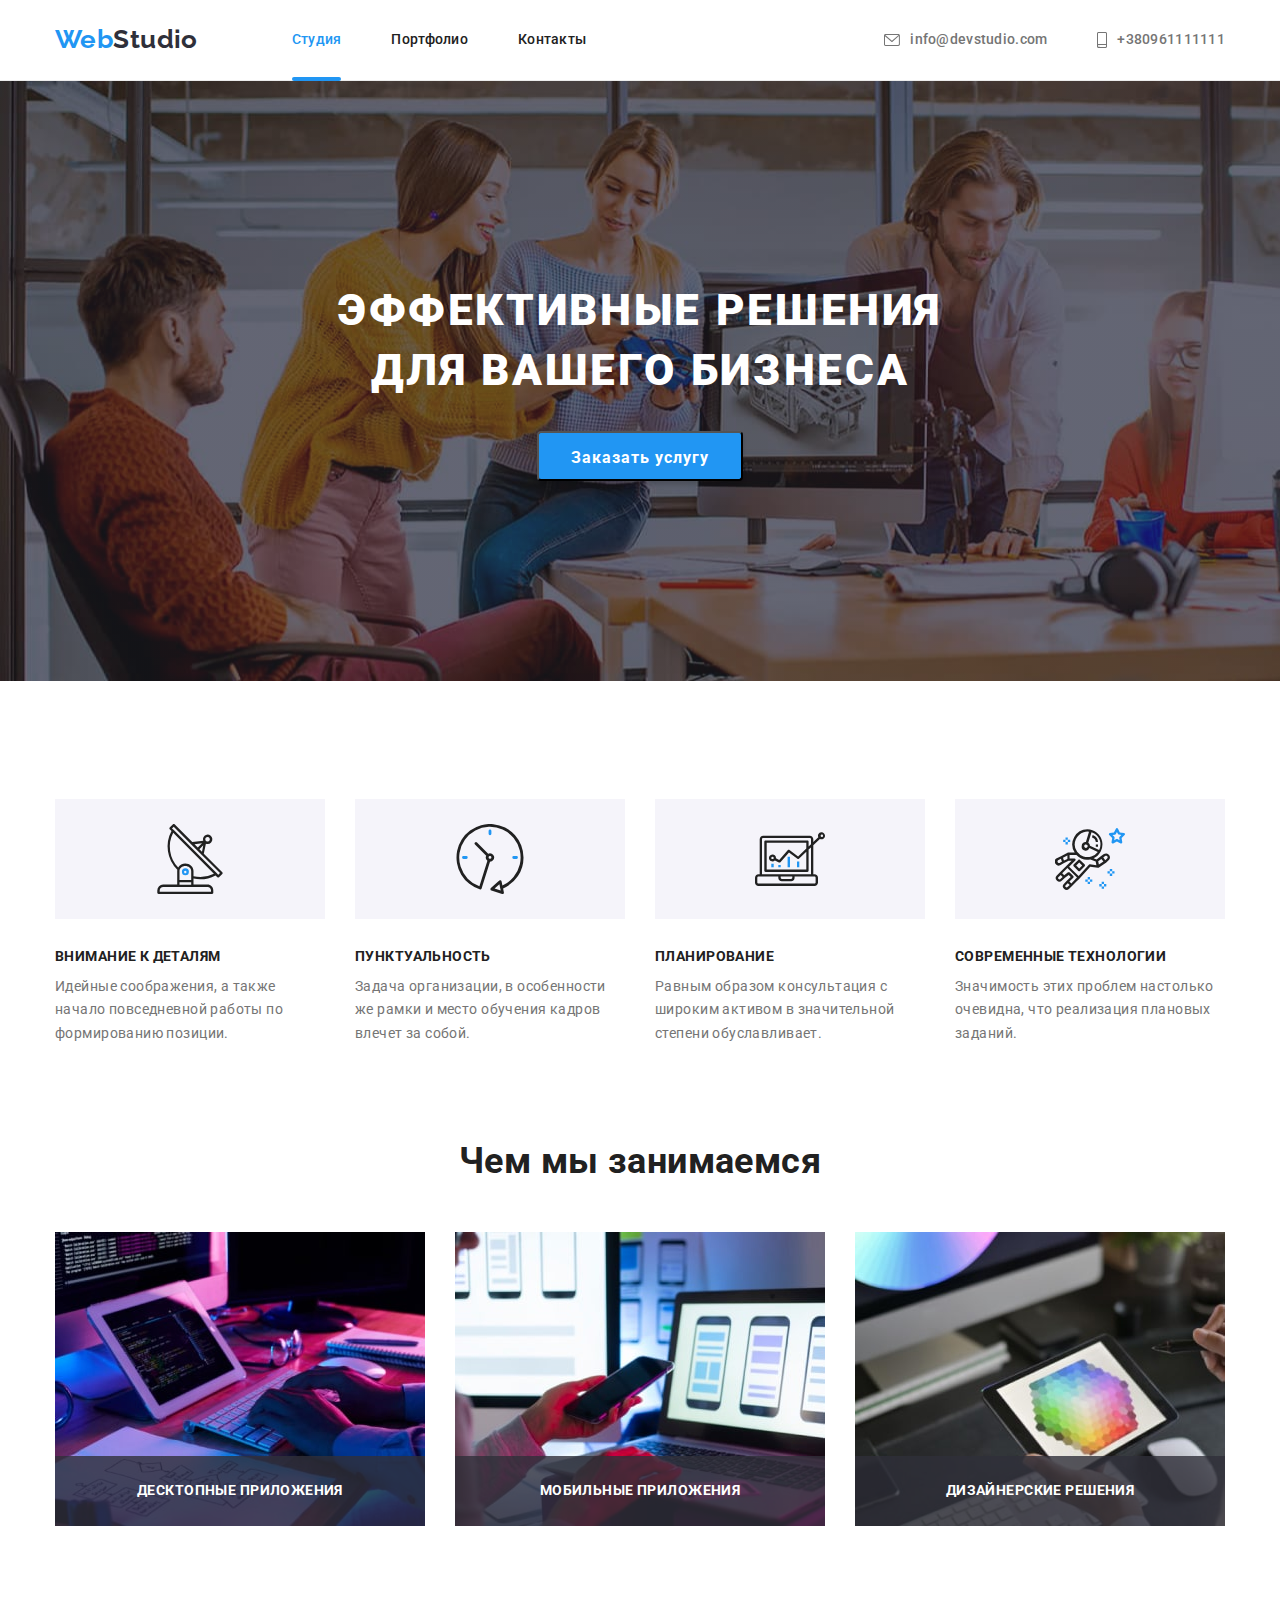
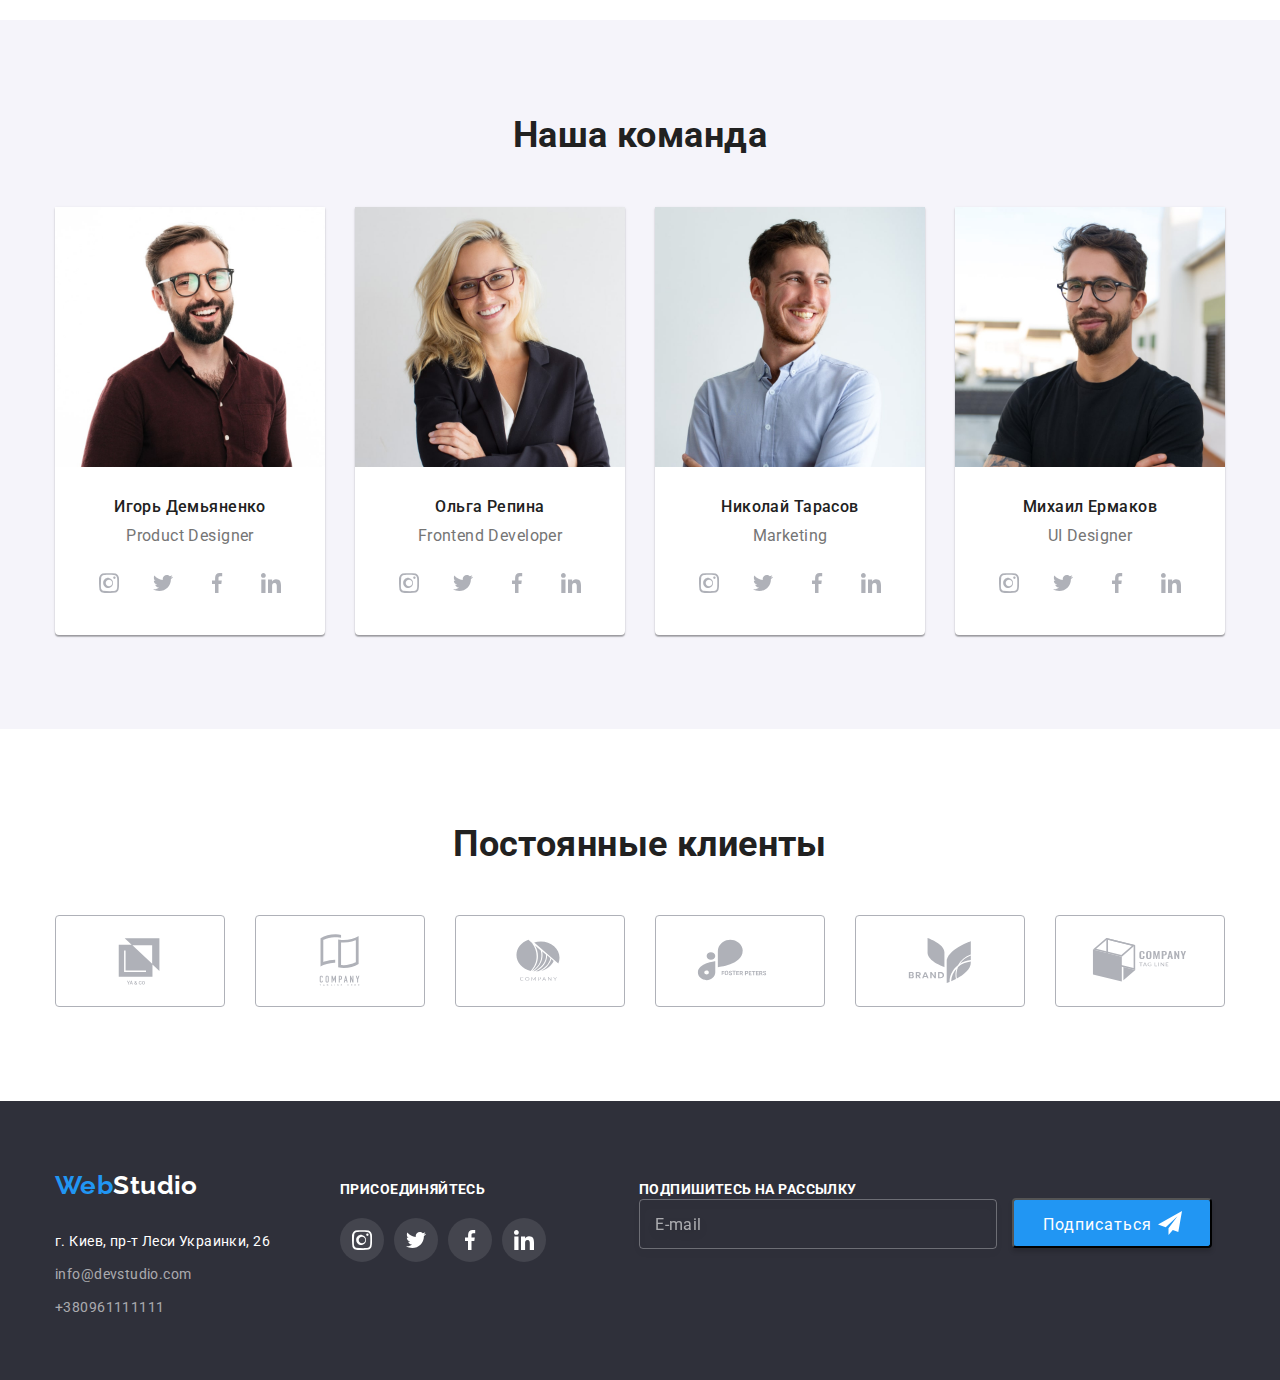
==== index.html @ 550e6447 "починає 7 дз" ====
<!DOCTYPE html>
<html lang="ru">
<head>
    <meta charset="UTF-8">
    <meta http-equiv="X-UA-Compatible" content="IE=edge">
    <meta name="viewport" content="width=device-width, initial-scale=1.0">
    <title>Студия</title>
    <link rel="preconnect" href="https://fonts.googleapis.com">
    <link rel="preconnect" href="https://fonts.gstatic.com" crossorigin>
    <link href="https://fonts.googleapis.com/css2?family=Raleway:wght@700&family=Roboto:wght@400;500;700;900&display=swap" rel="stylesheet">
    <link rel="stylesheet" href="https://cdnjs.cloudflare.com/ajax/libs/modern-normalize/1.1.0/modern-normalize.min.css">
    <link rel="stylesheet" href="./css/style.css">

</head>
<body>
<header class="header">
    <div class="container">
        <nav class="main-navigation">
            <a class="logo" href="/">
                <span class="logo__text">Web</span><span class="logo__label">Studio</span>
            </a>
            <ul class="main-navigation__list">
                <li class="main-navigation__item">
                    <a class="main-navigation__link main-navigation__link--current" href="./index.html">Студия</a>
                </li>
                <li class="main-navigation__item">
                    <a class="main-navigation__link"
                        href="./portfolio.html">Портфолио</a>
                </li>
                <li class="main-navigation__item"><a class="main-navigation__link" href="">Контакты</a></li>
            </ul>
        </nav>
        <ul class="main-contacts">
            <li class="main-contacts__item">
                <a class="main-contacts__link" href="mailto:info@devstudio.com">
                    <svg class="mail-icon">
                        <use href="./images/icons.svg#icon-mail"></use>
                    </svg>info@devstudio.com
                </a>
            </li>
            <li class="main-contacts__item">
                <a class="main-contacts__link" href="tel:+380961111111">
                    <svg class="phone-icon">
                        <use href="./images/icons.svg#icon-phone"></use>
                    </svg>+380961111111
                </a>
            </li>
        </ul>
    </div>
</header>
    <main>
        <section class="banner banner__overlay">
            <div class="container banner__container">
                <h1 class="banner__tittle">Эффективные решения для вашего бизнеса</h1>
                <button class="banner__button" type="button" data-open-modal>Заказать услугу</button>
                <div class="backdrop is-hidden" data-backdrop>
                    <div class="modal">
                        <p class="modal__tittle">Оставьте свои данные, мы вам перезвоним</p>
                        <button class="button-close" type="button" data-close-modal>
                            <svg class="img-close-btn">
                                <use href="./images/icons.svg#close"></use>
                            </svg>
                        </button>
                        <form class="form-modal">
                            <div class="form-main-field">
                                <div class="form-field">
                                    <label class="label-tittle name" for="name">Имя</label>
                                    <input type="text" class="form-input" name="name" id="name" />
                                    <span class="modal-icon name">
                                        <svg>
                                            <use href="./images/icons.svg#name"></use>
                                        </svg>
                                    </span>
                                </div>
                                <div class="form-field">
                                    <label class="label-tittle" for="tel">Телефон</label>
                                        <input type="tel" class="form-input" name="telephone" id="tel" />
                                    <span class="modal-icon phone">
                                        <svg>
                                            <use href="./images/icons.svg#phone"></use>
                                        </svg>
                                    </span>
                                </div>
                                <div class="form-field">
                                    <label class="label-tittle" for="mail">Почта</label>
                                    <input type="email" class="form-input" name="mail" id="mail"/>
                                    <span class="modal-icon mail">
                                        <svg>
                                            <use href="./images/icons.svg#mail"></use>
                                        </svg>
                                    </span>
                                </div>
                                <div class="form-field">
                                    <label class="label-tittle" for="coment">Комментарий</label>
                                    <textarea name="coment" id="coment" rows="10" placeholder="Введите текст"></textarea>
                                </div>
                                <div class="form-field">
                                    <label class="label-checkbox" for="checkbox"><input class="checkbox" type="checkbox" name="checkbox-treaty" id="checkbox"/>
                                        <span class="icon"></span>Соглашаюсь с рассылкой и принимаю 
                                        <a class="checkbox-link" href="https://privacy.microsoft.com/uk-ua/privacystatement" target="_blank">Условия договора</a>
                                    </label>
                                </div>
                                <button class="form-button" type="submit">Отправить</button>
                            </div>
                        </form>
                    </div>
                </div>
            </div>
        </section>
        <section class="peculiarities section">
            <div class="container">
                <h2 class="peculiarities-maintittle">Особенности компании</h2>
                <ul class="peculiarities-list">
                    <li class="peculiarities-items">
                        <div class="peculiarities-icons">
                            <svg class="peculiarities-icon antena">
                                <use href="./images/icons.svg#icon-antena"></use>
                            </svg>
                        </div>
                        <h3 class="peculiarities-tittle">внимание к деталям</h3>
                        <p class="peculiarities-text">Идейные соображения, а также начало повседневной работы по формированию позиции.</p>
                    </li>
                    <li class="peculiarities-items">
                        <div class="peculiarities-icons">
                            <svg class="peculiarities-icon clock">
                                <use href="./images/icons.svg#icon-clock"></use>
                            </svg>
                        </div>
                        <h3 class="peculiarities-tittle">пунктуальность</h3>
                        <p class="peculiarities-text">Задача организации, в особенности же рамки и место обучения кадров влечет за собой.</p>
                    </li>
                    <li class="peculiarities-items">
                        <div class="peculiarities-icons">
                            <svg class="peculiarities-icon comp">
                                <use href="./images/icons.svg#icon-comp"></use>
                            </svg>
                        </div>
                        <h3 class="peculiarities-tittle">планирование</h3>
                        <p class="peculiarities-text">Равным образом консультация с широким активом в значительной степени обуславливает.</p>
                    </li>
                    <li class="peculiarities-items">
                        <div class="peculiarities-icons">
                            <svg class="peculiarities-icon cosm">
                                <use class="cosmic" href="./images/icons.svg#icon-cosm"></use>
                            </svg>
                        </div>
                        <h3 class="peculiarities-tittle">современные технологии</h3>
                        <p class="peculiarities-text">Значимость этих проблем настолько очевидна, что реализация плановых заданий.</p>
                    </li>
                </ul>
            </div>
        </section>
        <section class="work section"><!--<Блок Чем мы занимаемся-->
            <div class="container wrk">
                <h2 class="work-tittle">Чем мы занимаемся</h2>
                <ul class="work-list">
                    <li class="work-items">
                        <div class="work-thumb">
                            <img src="./images/work-a-min.jpg" alt="Десктопные приложения" width="370" height="294">
                            <div class="work-img-thumb">
                                <h3 class="work-txt-thumb">Десктопные приложения</h3>
                            </div>
                        </div>
                    </li>
                    <li class="work-items">
                        <div class="work-thumb">
                            <img src="./images/work-b-min.jpg" alt="Мобильные приложения" width="370" height="294">
                            <div class="work-img-thumb">
                                <h3 class="work-txt-thumb">Мобильные приложения</h3>
                            </div>
                        </div>
                    </li>
                    <li class="work-items">
                        <div class="work-thumb">
                            <img src="./images/work-c-min.jpg" alt="Дизайнерские решения" width="370" height="294">
                            <div class="work-img-thumb">
                                <h3 class="work-txt-thumb">Дизайнерские решения</h3>
                            </div>
                        </div>
                    </li>
                </ul>
            </div>
        </section>
        <section class="team section"><!--Блок Наша команда-->
            <div class="container">
                <h2 class="team-maintittle">Наша команда</h2>
                <ul class="team-list">
                    <li class="team-items">
                        <img class="team-img" src="./images/team-a-min.jpg" alt="фото Игоря Демьяненко" width="270" height="260">
                        <div class="team-position">
                            <h3 class="team-tittle">Игорь Демьяненко</h3>
                            <p class="team-text" lang="en">Product Designer</p>
                        </div>
                        <ul class="team-links">
                            <li class="link-item">
                                <a class="team-link" href="https://www.instagram.com" target="_blank">
                                    <svg class="team-link-icon">
                                        <use href="./images/icons.svg#icon-instagram"></use>
                                    </svg>
                                </a>
                            </li>
                            <li class="link-item">
                                <a class="team-link" href="https://twitter.com" target="_blank">
                                    <svg class="team-link-icon">
                                        <use href="./images/icons.svg#icon-twitter"></use>
                                    </svg>
                                </a>
                            </li>
                            <li class="link-item">
                                <a class="team-link" href="https://www.facebook.com" target="_blank">
                                    <svg class="team-link-icon">
                                        <use href="./images/icons.svg#icon-facebook"></use>
                                    </svg>
                                </a>
                            </li>
                            <li class="link-item">
                                <a class="team-link" href="https://www.linkedin.com" target="_blank">
                                    <svg class="team-link-icon">
                                        <use href="./images/icons.svg#icon-linkedin"></use>
                                    </svg>
                                </a>
                            </li>
                        </ul>
                    </li>
                    <li class="team-items">
                        <img class="team-img" src="./images/team-b-min.jpg" alt="фото Ольги Репиной" width="270" height="260">
                        <div class="team-position">
                            <h3 class="team-tittle">Ольга Репина</h3>
                            <p class="team-text" lang="en">Frontend Developer</p>
                        </div>
                        <ul class="team-links">
                            <li class="link-item">
                                <a class="team-link" href="https://www.instagram.com" target="_blank">
                                    <svg class="team-link-icon">
                                        <use href="./images/icons.svg#icon-instagram"></use>
                                    </svg>
                                </a>
                            </li>
                            <li class="link-item">
                                <a class="team-link" href="https://twitter.com" target="_blank">
                                    <svg class="team-link-icon">
                                        <use href="./images/icons.svg#icon-twitter"></use>
                                    </svg>
                                </a>
                            </li>
                            <li class="link-item">
                                <a class="team-link" href="https://www.facebook.com" target="_blank">
                                    <svg class="team-link-icon">
                                        <use href="./images/icons.svg#icon-facebook"></use>
                                    </svg>
                                </a>
                            </li>
                            <li class="link-item">
                                <a class="team-link" href="https://www.linkedin.com" target="_blank">
                                    <svg class="team-link-icon">
                                        <use href="./images/icons.svg#icon-linkedin"></use>
                                    </svg>
                                </a>
                            </li>
                        </ul>
                    </li>
                    <li class="team-items">
                        <img class="team-img" src="./images/team-c-min.jpg" alt="фото Николая Тарасова" width="270" height="260">
                        <div class="team-position">
                            <h3 class="team-tittle">Николай Тарасов</h3>
                            <p class="team-text" lang="en">Marketing</p>
                        </div>
                        <ul class="team-links">
                            <li class="link-item">
                                <a class="team-link" href="https://www.instagram.com" target="_blank">
                                    <svg class="team-link-icon">
                                        <use href="./images/icons.svg#icon-instagram"></use>
                                    </svg>
                                </a>
                            </li>
                            <li class="link-item">
                                <a class="team-link" href="https://twitter.com" target="_blank">
                                    <svg class="team-link-icon">
                                        <use href="./images/icons.svg#icon-twitter"></use>
                                    </svg>
                                </a>
                            </li>
                            <li class="link-item">
                                <a class="team-link" href="https://www.facebook.com" target="_blank">
                                    <svg class="team-link-icon">
                                        <use href="./images/icons.svg#icon-facebook"></use>
                                    </svg>
                                </a>
                            </li>
                            <li class="link-item">
                                <a class="team-link" href="https://www.linkedin.com" target="_blank">
                                    <svg class="team-link-icon">
                                        <use href="./images/icons.svg#icon-linkedin"></use>
                                    </svg>
                                </a>
                            </li>
                        </ul>
                    </li>
                    <li class="team-items">
                        <img class="team-img" src="./images/team-d-min.jpg" alt="фото Михаила Ермакова" width="270" height="260">
                        <div class="team-position">
                            <h3 class="team-tittle">Михаил Ермаков</h3>
                            <p class="team-text" lang="en">UI Designer</p>
                        </div>
                        <ul class="team-links">
                            <li class="link-item">
                                <a class="team-link" href="https://www.instagram.com" target="_blank">
                                    <svg class="team-link-icon">
                                        <use href="./images/icons.svg#icon-instagram"></use>
                                    </svg>
                                </a>
                            </li>
                            <li class="link-item">
                                <a class="team-link" href="https://twitter.com" target="_blank">
                                    <svg class="team-link-icon">
                                        <use href="./images/icons.svg#icon-twitter"></use>
                                    </svg>
                                </a>
                            </li>
                            <li class="link-item">
                                <a class="team-link" href="https://www.facebook.com" target="_blank">
                                    <svg class="team-link-icon">
                                        <use href="./images/icons.svg#icon-facebook"></use>
                                    </svg>
                                </a>
                            </li>
                            <li class="link-item">
                                <a class="team-link" href="https://www.linkedin.com" target="_blank">
                                    <svg class="team-link-icon">
                                        <use href="./images/icons.svg#icon-linkedin"></use>
                                    </svg>
                                </a>
                            </li>
                        </ul>
                    </li>
                </ul>
            </div>
        </section>
        <section class="clients section">
            <div class="container">
                <h2 class="clients_tittle">Постоянные клиенты</h2>
                <ul class="clients">
                    <li class="clients_item">
                        <a href="#" class="clients_link">
                            <svg class="clients_icon">
                                <use href="./images/icons.svg#icon-yaco"></use>
                            </svg>
                        </a>
                    </li>
                    <li class="clients_item">
                        <a href="#" class="clients_link">
                            <svg class="clients_icon">
                                <use href="./images/icons.svg#icon-company"></use>
                            </svg>
                        </a>
                    </li>
                    <li class="clients_item">
                        <a href="#" class="clients_link">
                            <svg class="clients_icon">
                                <use href="./images/icons.svg#icon-company_two"></use>
                            </svg>
                        </a>
                    </li>
                    <li class="clients_item">
                        <a href="#" class="clients_link">
                            <svg class="clients_icon">
                                <use href="./images/icons.svg#icon-foster"></use>
                            </svg>
                        </a>
                    </li>
                    <li class="clients_item">
                        <a href="#" class="clients_link">
                            <svg class="clients_icon">
                                <use href="./images/icons.svg#icon-brand"></use>
                            </svg>
                        </a>
                    </li>
                    <li class="clients_item">
                        <a href="#" class="clients_link">
                            <svg class="clients_icon">
                                <use href="./images/icons.svg#icon-tag-line"></use>
                            </svg>
                        </a>
                    </li>
                </ul>
            </div>
        </section>
    </main>
    <footer class="footer">
        <div class="container ftr">
            <div class="footer_flex-container">
                <div class="footer_flex-item">
                    <a class="logo-footer" href="/"><span class="webfooter">Web</span><span class="studiofooter">Studio</span></a>
                    <address>
                        <ul class="contacts-footer">
                            <li class="links-footer">
                                <a class="adres-footer"
                                    href="https://www.google.com/maps/place/%D0%B1%D1%83%D0%BB.+%D0%9B%D0%B5%D1%81%D0%B8+%D0%A3%D0%BA%D1%80%D0%B0%D0%B8%D0%BD%D0%BA%D0%B8,+26,+%D0%9A%D0%B8%D0%B5%D0%B2,+02000/@50.4265841,30.5361971,17z/data=!3m1!4b1!4m5!3m4!1s0x40d4cf0e033ecbe9:0x57a4dffefec77da0!8m2!3d50.4265807!4d30.5383858"
                                    target="_blank" rel="noopener noreferrer">г. Киев, пр-т Леси Украинки, 26
                                </a>
                            </li>
                            <li class="links-footer mail">
                                <a class="link-clr" href="mailto:info@devstudio.com">info@devstudio.com</a>
                            </li>
                            <li class="links-footer tel">
                                <a class="link-clr" href="tel:+380961111111">+380961111111</a>
                            </li>
                        </ul>
                    </address>
                </div>
                <div class="footer_flex-item">
                    <h2 class="footer_socials-tittle">Присоединяйтесь</h2>
                    <ul class="footer_socials-list">
                        <li class="footer_socials-item">
                            <a class="footer_socials-link" href="https://www.instagram.com" target="_blank">
                                <svg class="footer_socials_icon">
                                    <use href="./images/icons.svg#icon-instagram"></use>
                                </svg>
                            </a>
                        </li>
                        <li class="footer_socials-item">
                            <a class="footer_socials-link" href="https://twitter.com" target="_blank">
                                <svg class="footer_socials_icon">
                                    <use href="./images/icons.svg#icon-twitter"></use>
                                </svg>
                            </a>
                        </li>
                        <li class="footer_socials-item">
                            <a class="footer_socials-link" href="https://www.facebook.com" target="_blank">
                                <svg class="footer_socials_icon">
                                    <use href="./images/icons.svg#icon-facebook"></use>
                                </svg>
                            </a>
                        </li>
                        <li class="footer_socials-item">
                            <a class="footer_socials-link" href="https://www.linkedin.com" target="_blank">
                                <svg class="footer_socials_icon">
                                    <use href="./images/icons.svg#icon-linkedin"></use>
                                </svg>
                            </a>
                        </li>
                    </ul>
                </div>
                <form class="footer-subscribe">
                    <h2 class="footer-subscribe-tittle">Подпишитесь на рассылку</h2>
                    <input type="email" class="footer-subscribe-input" name="email" placeholder="E-mail">
                    <button type="submit" class="footer-subscribe-btn btn">Подписаться
                        <svg class="footer-subscribe-icon">
                            <use href="./images/icons.svg#send"></use>
                        </svg>
                    </button>
                </form>
            </div>
        </div>
    </footer>
    <script>
        const refs = {
            openModalBtn: document.querySelector("[data-open-modal]"),
            closeModalBtn: document.querySelector("[data-close-modal]"),
            backdrop: document.querySelector("[data-backdrop]"),
            };

            refs.openModalBtn.addEventListener("click", toggleModal);
            refs.closeModalBtn.addEventListener("click", toggleModal);

            refs.backdrop.addEventListener("click", logBackdropClick);

            function toggleModal() {
                refs.backdrop.classList.toggle("is-hidden");
            }

            function logBackdropClick() {
                console.log("Это клик в бедроп");
            }
    </script>
</body>
</html>
---- css/style.css ----
body {
  font-family: var(--main-font);
  font-size: var(--main-font-sz);
  text-decoration: var(--main-text-decor);
  line-height: var(--main-line-hght);
  letter-spacing: var(--main-leter-spacing);
  font-weight: var(--main-font-weight);
  color: var(--main-txt-clr);
  
}


/* font-weight: 400; то же самое что и normal
font-weight: bold; то же самое что и 700 */

:root {
  --main-font: Roboto, sans-serif;
  --secondary-font: Raleway, sans-serif;

  --main-font-sz: 14px;
  --secondary-font-sz: 16px;
  --primary-font-sz: 36px;
  --fourth-font-sz: 18px;

  --main-font-weight: 500;
  --secondary-font-weight: 700;
  --primary-font-weight: 400;

  --main-leter-spacing: 0.03em;
  --secondary-leter-spacing: 0.02em;
  --primary-leter-spacing: 0.06em;

  --main-txt-clr: #212121;
  --secondary-txt-clr: #757575;
  --primary-txt-clr: #2196f3;
  --color-rdba: rgba(255, 255, 255, 0.6);
  --fill-color:#afb1b8;

  --main-line-hght: 1.14;
  --secondary-line-hght: 1.17;
  --primary-line-hght: 1.71;
  --fourth-line-hght: 1.19;

  --main-link-clr: #ffffff;
  --secondary-link-clr: #2f303a;

  --main-text-decor: none;
  --project-border-color: #EEEEEE;

  --transition: 250ms cubic-bezier(0.4, 0, 0.2, 1);
}

h1, h2, h3, p, ul, li {
  margin: 0;
  padding: 0; 
}

.container {
  max-width: 1200px;
  margin: 0 auto;
  padding-left: 15px;
  padding-right: 15px;
}
.section {
  padding: 94px 0;
}

.menu, .peculiarities-list, .work-list, .team-list {
  display: flex;
}


/* студия */
/* оформление логотипа */
.logo,
.logo-footer {
  font-family: var(--secondary-font);
  font-weight: var(--secondary-font-weight);
  font-size: 26px;
  line-height: 1.91;
  text-decoration: none;
  outline: none;
}

.logo__text,
.webfooter {
  color: var(--primary-txt-clr);
}
.logo__label {
  color: var(--secondary-link-clr);
}
.studiofooter {
  color: var(--main-link-clr);
}




.main-navigation__list {
  letter-spacing: var(--secondary-leter-spacing);

  display: flex;
  margin-left: 94px;

  user-select: none;
}
.main-navigation__link:hover,
.main-navigation__link:focus {
  color: var(--primary-txt-clr);
  
}
.main-navigation__link {
  color: var(--main-txt-clr);
  text-decoration: var(--main-text-decor);
  display: block;
  padding-top: 32px;
  padding-bottom: 32px;

  transition:color var(--transition);
  outline: none;
}
.main-navigation__item {position: relative;}

.main-navigation__link::after {
  position: absolute;
  bottom: -1px;
  right: 0;
  content: '';
  display: inline-flex;
  width: 100%;
  height: 4px;
  background-color: #2196f3;
  border-radius: 2px;
  transform: scale(0);
  opacity: 0;
  transition: transform var(--transition),
  opacity var(--transition);
    
}

.main-navigation__link:hover::after,
.main-navigation__link:focus::after,
.main-navigation__link.main-navigation__link--current {
  color: #2196f3;
}
.main-navigation__link--current::after {
  transform: scale(1);
  opacity: 1;
}


.main-contacts__link:hover,
.main-contacts__link:focus {
  color: var(--primary-txt-clr);
  fill: var(--primary-txt-clr);
}
.main-contacts__link {
  color: var(--secondary-txt-clr);
  text-decoration: var(--main-text-decor);
  display: block;
  padding-top: 32px;
  padding-bottom: 32px;

  transition: color var(--transition);
  outline: none;
}
.main-contacts {
  letter-spacing: var(--secondary-leter-spacing);
  color: var(--secondary-txt-clr);
  margin-left: auto;
  display: flex;
}
.header {

  border-bottom: 1px solid #ECECEC;;
}
.header > .container {
  display: flex;
}
.main-navigation {
  display: flex;
  align-items: center;
}
.main-navigation__item:not(:last-child),
.main-contacts__item:not(:last-child) {
  margin-right: 50px;
}

.mail-icon {
  height: 12px;
  width: 16px;
  margin-right: 10px;
  fill: currentColor;
}
.phone-icon {
  height: 16px;
  width: 10px;
  margin-right: 10px;
  fill: currentColor;
}

.main-contacts__link {
  display: inline-flex;
  align-items: center;
  padding-top: 32px;
  padding-bottom: 32px;
}



/* <!--<Уникальный контент страницы>--> */
/* БАННЕР */

.banner {
  background-color: var(--secondary-link-clr);
  text-align: center;

  padding: 200px 0;
}

.banner__overlay {
  max-width: 1600px;
  margin-right: auto;
  margin-left: auto;
  background-color: #C4C4C4;;
  background-image: linear-gradient(to right, rgba(47, 48, 58, 0.4),rgba(47, 48, 58, 0.4)), url(../images/background.jpg);
}

.banner__tittle {
  line-height: 1.36;
  font-family: Roboto;
  font-style: normal;
  font-weight: 900;
  font-size: 44px;
  text-align: center;
  letter-spacing: 0.06em;
  text-transform: uppercase;

  color: #FFFFFF;

  margin-bottom: 30px;
  max-width: 696px;
  margin-left: auto;
  margin-right: auto;

  user-select: none;
}

.banner__button {
  font-weight: var(--secondary-font-weight);
  font-size: var(--secondary-font-sz);
  line-height: 1.87;
  align-items: center;
  text-align: center;
  letter-spacing: var(--primary-leter-spacing);
  color: var(--main-link-clr);
  background: var(--primary-txt-clr);
  box-shadow: 0px 4px 4px rgba(0, 0, 0, 0.15);
  border-radius: 4px;
  min-width: 200px;
  height: 50px;
  left: 700px;
  top: 430px;

  padding: 10px 32px;

  user-select: none;
  outline: none;
}

.modal {
  position: absolute;
  top: 50%;
  left: 50%;
  transform: translate(-50%,
  -50%);
  transition: 250ms ease-in;
  opacity: 1;
  height: 581px;
  width: 528px;
  padding-top: 40px;

  background-color: #FFFFFF;
  border-radius: 4px;
}

.backdrop {
  position: fixed;

  top: 0;
  left: 0;
 
  width: 100%;
  height: 100%;
     
  background: rgba(0, 0, 0, 0.2);
  z-index: 3;
  transition: opacity var(--transition);
  opacity: 1;
}
.backdrop.is-hidden .modal {
  transform: translate(-50%, -50%);
  transition: 250ms ease-in;
}
.backdrop.is-hidden {
  opacity: 0;
  pointer-events: none;
}


/* не працює основний колір свн іконки */
.button-close {
  
  position: absolute;

  top: 8px;
  right: 8px;

  width: 30px;
  height: 30px;
  padding: 5px;

  fill: black;
  background-color: #fff;
  
  border: 1px solid rgba(0, 0, 0, 0.1);
  border-radius: 50%;
  cursor: pointer;
  transition: fill var(--transition);
}
.img-close-btn {
  height: 18px;
  width: 18px;
}
.button-close:hover,
.button-close:focus {
  fill: #2196f3;
}


.modal__tittle {
  font-style: normal;
  font-weight: 700;
  font-size: 20px;
  line-height: 1.15;
  text-align: center;
  letter-spacing: 0.03em;
  
  color: #212121;
}
.form-field {
  position: relative;

  display: flex;
  flex-direction: column;
 
  margin-left: 40px;
  margin-right: 40px;
}
.form-field input {
  margin: 0;
  padding-left: 42px;;
  height: 40px;
  outline: none;
  border: 1px solid rgba(33, 33, 33, 0.2);
  box-sizing: border-box;
  border-radius: 4px;
  transition: color var(--transition);
}
.form-field input::placeholder {
  font-style: normal;
  font-weight: 400;
  font-size: 12px;
  line-height: 1.16;
  letter-spacing: 0.01em;

  color: rgba(117, 117, 117, 0.5);
}


.form-field input:hover,
.form-field input:focus {
  border-color: #2196f3;
  cursor: pointer;
}

.form-field input:hover + .modal-icon svg,
.form-field input:focus + .modal-icon svg {
  border-color: #2196f3;
  fill: #2196F3;
  cursor: pointer;
}

.form-field textarea:hover, .form-field textarea:focus {
  border-color: #2196f3;
  cursor: pointer;
}



.label-tittle {
  font-style: normal;
  font-weight: 400;
  font-size: 12px;
  line-height: 1.17;
  letter-spacing: 0.01em;
  color: #757575;
  text-align: left;
  margin-top: 10px;
  margin-bottom: 4px;
}
.label-tittle.name {
  margin-top: 12px;
}

.label-checkbox {
  display: flex;
  align-items: center;

  margin-top: 20px;
  margin-left: 13px;

  font-style: normal;
  font-weight: 400;
  font-size: 14px;
  line-height: 1.71;  
  letter-spacing: 0.03em;
  
  color: #757575;
}
.icon {
  display: inline-block;
  border: 2px solid #212121;
  width: 16px;
  height: 15px;
  border-radius: 4px;
  margin-right: 7px;
}
.checkbox {
  position: absolute;
  width: 1px;
  height: 1px;
  margin: -1px;
  border: 0;
  padding: 0;
  clip: rect(0 0 0 0);
  overflow: hidden;
}

.checkbox:checked + .icon {
  background-color: #2196F3;
  border-color: #2196f3;
  background-image: url(../images/check2.svg);
  background-size: contain;
  background-origin: border-box;
}

.checkbox-link {
  text-decoration:none;
  color: #2196f3;
  text-decoration: underline;
  margin-left: 4px;
}

.modal-icon {
  position: absolute;
  top: 43px;
  left: 14px;

  display: inline-block;
}
.modal-icon svg {
  width: 15px;
  height: 13px;
  fill: #212121;
}

.modal-icon.phone {
  width: 13px;
  height: 13px;
}
.modal-icon.mail {
  width: 15px;
  height: 12px;
}

textarea {
  resize: none;
  border: 1px solid rgba(33, 33, 33, 0.2);
  box-sizing: border-box;
  border-radius: 4px;
  padding: 12px 16px;
  width: 448px;
  height: 120px;
  outline: none;
}

.form-button {
  /* position: absolute; */
  width: 200px;
  height: 50px;
  left: 164px;
  /* bottom: 0;   */
  background: #2196F3;
  border-radius: 4px;
  border: 1px solid transparent;

  font-style: normal;
  font-weight: 700;
  font-size: 16px;
  line-height: 1.87;

  margin-top: 30px;
  /* margin-bottom: 40px; */
  
  align-items: center;
  text-align: center;
  letter-spacing: 0.06em;
    
  color: #FFFFFF;
}
.form-button:hover {
  cursor: pointer;
  box-shadow: 0px 4px 4px rgba(0, 0, 0, 0.15);
}




/* ОСОБЕННОСТИ */
.peculiarities-maintittle {
  visibility: hidden;
}
.peculiarities h3 {
  font-weight: var(--secondary-font-weight);
  font-size: var(--main-font-sz);
  text-transform: uppercase;
  margin-top: 30px;
  margin-bottom: 10px;
}

.peculiarities p {
  font-weight: var(--primary-font-weight);
  line-height: var(--primary-line-hght);
  color: var(--secondary-txt-clr);
  margin-bottom: 0px;
}
.peculiarities-list,
.work-list,
.team-list,
.contacts-footer,
.menu__item,
.content,
.main-navigation__list,
.main-contacts {
  list-style: none;
}
.peculiarities-items:not(:last-child), .work-items:not(:last-child), .team-items:not(:last-child) {
  margin-right: 30px;
}

.peculiarities-icons {
  height: 120px;
  width: 270px;
  display: inline-flex;
  align-items: center;
  justify-content: center;
  background-color: #F5F4FA;
}
.peculiarities-icon {
  height: 70px;
  width: 70px;
}

.peculiarities-text {
  max-width: 270px;
}
.peculiarities { 
  padding-bottom: 0;
}
.peculiarities-list, .work-list, .team-list {
  justify-content: space-around;
}


/* Блок Чем мы занимаемся */
.wrk {
  padding-top: 0;
}
.work h2 {
  font-weight: var(--secondary-font-weight);
  font-size: var(--primary-font-sz);
  line-height: var(--secondary-line-hght);
  margin-bottom: 50px;
  text-align: center;
}
.work-tittle,
.team-maintittle, .clients_tittle {
  font-size: var(--primary-font-sz);
  line-height: var(--secondary-line-hght);
  font-weight: var(--secondary-font-weight);
  text-align: center;
}
.work-thumb {position: relative;
  width: 100%;
  height: 294px;
  z-index: 1;
}
.work-thumb img {
  display: block;
}
.work-img-thumb {position: absolute;
  width: 100%;
  height: 70px;
  background: rgba(47, 48, 58, 0.8);
  bottom: 0;}

.work-txt-thumb {
  font-style: normal;
  font-weight: 700;
  font-size: 14px;
  line-height: 1.14;
  text-align: center;
  letter-spacing: 0.03em;
  text-transform: uppercase;

  color: #FFFFFF;

  padding-top: 27px;
  align-items: center;

  user-select: none;
}




/* Блок Наша команда */
.team h2 {
  font-weight: var(--secondary-font-weight);
  font-size: var(--primary-font-sz);
  line-height: var(--secondary-line-hght);
  text-align: center;

  margin-bottom: 50px;
}
.team h3 {
  font-size: var(--secondary-font-sz);
  line-height: var(--fourth-line-hght);
  text-align: center;
  font-weight: 500;

  margin-bottom: 10px;
}
.team p {
  font-weight: var(--primary-font-weight);
  font-size: var(--secondary-font-sz);
  line-height: var(--fourth-line-hght);
  color: var(--secondary-txt-clr);
  text-align: center;
}
.team-items {

  box-shadow: 0px 1px 3px rgba(0, 0, 0, 0.12), 0px 1px 1px rgba(0, 0, 0, 0.14),
  0px 2px 1px rgba(0, 0, 0, 0.2);
  border-radius: 0px 0px 4px 4px;
  background-color: #ffffff;}

.team {
  background-color: #F5F4FA;
}
.team-img {

  display: block;
}
.team-position {
  padding-top: 30px;
  padding-bottom: 16px;
}
.team-links {
  display: flex;
  justify-content: center;
  gap: 10px;
  list-style: none;
  margin-bottom: 30px;

}


.team-link:hover,
.team-link:focus {
  fill: var(--main-link-clr);
  background-color: var(--primary-txt-clr);
}

.team-link {
  display: inline-flex;
  justify-content: center;
  align-items: center;
  width: 44px;
  height: 44px;
  fill: var(--fill-color);
  background-color: #ffffff;
  border-radius: 50%;

  transition: fill var(--transition),
  background-color var(--transition);
  outline: none;
}

.team-link-icon {
  width: 20px;
  height: 20px;
}


.clients {
  display: flex;
  justify-content: center;
  gap: 30px;
  list-style: none;
}
.clients_link {
  display: inline-flex;
  justify-content: center;
  align-items: center;
  width: 170px;
  height: 92px;
  fill: var(--fill-color);
  border: 1px solid #afb1b8;
  border-radius: 4px;

  transition: fill var(--transition),
  border-color var(--transition);
  outline: none;
}
.clients_link:hover,
.clients_link:focus {
  border-color: var(--primary-txt-clr);
  fill: var(--primary-txt-clr);
}
.clients_icon {
  width: 106px;
  height: 60px;
}

.clients_tittle {
  margin-bottom: 50px;
  
}


/* ФУТЕР */
.logo-footer {
  display: inline-block;
  margin-bottom: 20px;
  outline: none;
}
.adres-footer {
  font-weight: var(--primary-font-weight);
  font-size: var(--main-font-sz);
  line-height: var(--primary-line-hght);
  color: var(--main-link-clr);
  font-style: normal;
  text-decoration: var(--main-text-decor);

  margin-bottom: 9px;
  outline: none;
}
.links-footer {
  font-weight: var(--primary-font-weight);
  font-size: var(--main-font-sz);
  line-height: var(--primary-line-hght);
  color: var(--color-rdba);
  
}

.links-footer:not(:last-child) {
  margin-bottom: 9px;
}

.footer {
  background-color: var(--secondary-link-clr);
  padding-bottom: 60px;
  padding-top: 60px;

  user-select: none;
}

.link-clr {
  font-style: normal;
  font-weight: var(--primary-font-weight);
  line-height: var(--primary-line-hght);
  color: var(--color-rdba);
  text-decoration: var(--main-text-decor);
  outline: none;
}

.footer_socials-list {
  display: flex;
  justify-content: center;
  gap: 10px;
  list-style: none;
}
.footer_socials-link {
  fill: var(--main-link-clr);
  background-color: rgba(255, 255, 255, 0.1);
  display: inline-flex;
  justify-content: center;
  align-items: center;
  width: 44px;
  height: 44px;
  border-radius: 50%;

  transition: fill var(--transition),
  background-color var(--transition);
  outline: none;
}

.footer_socials-tittle {
  margin-bottom: 20px;
  font-weight: 700;
  font-size: 14px;
  line-height: 1.14;
  letter-spacing: 0.03em;
  text-transform: uppercase;
  color: var(--main-link-clr);
}

.footer_socials_icon {
  width: 20px;
  height: 20px;
}
.footer_socials-link:hover,
.footer_socials-link:focus {
  color: var(--main-link-clr);
  background-color: var(--primary-txt-clr);
}

.footer_flex-container {
  display: flex;
  align-items: baseline;
}
.footer_flex-item:nth-child(1) {
  margin-right: 70px;
}

.footer-subscribe {
  margin-left: 93px;
}

.footer-subscribe-tittle {
  font-style: normal;
  font-weight: 700;
  font-size: 14px;
  line-height: 1.14;
  letter-spacing: 0.03em;
  text-transform: uppercase;

  color: #FFFFFF;
}

.footer-subscribe-field {
  display: inline-block;
  margin-top: 20px;
}

.footer-subscribe-input {
  width: 358px;
  height: 50px;
  padding: 16px 15px;

  font-size: 16px;
  line-height: 1.25;
  letter-spacing: 0.03em;

  border: 1px solid rgba(255, 255, 255, 0.3);
  filter: drop-shadow(0px 4px 4px rgba(0, 0, 0, 0.15));
  border-radius: 4px;
  background-color: transparent;
  color: #fff;
  outline: none;
}

.footer-subscribe-input::placeholder {
  color: rgba(255, 255, 255, 0.6);
}

.footer-subscribe-btn {
  position: relative;
  margin-left: 12px;

  padding: 10px 29px;
  padding-right: 62px;

  width: 200px;
  height: 50px;
  font-size: 16px;
  line-height: 1.88;

  letter-spacing: 0.06em;

  color: #ffffff;
  background-color: #2196f3;
  box-shadow: 0px 4px 4px rgba(0, 0, 0, 0.15);
  border-radius: 4px;
}

.footer-subscribe-icon {
  position: absolute;
  right: 28px;
  top: 50%;
  transform: translatey(-50%);

  width: 24px;
  height: 24px;

  fill: #ececec;
}



/* ПОРТФОЛИО */

.tittle-port {
  visibility: hidden;
}
.menu__button:hover,
.menu__button:focus {
  background-color: var(--primary-txt-clr);
  color: var(--main-link-clr);
  box-shadow: 0px 3px 1px rgba(0, 0, 0, 0.1), 0px 1px 2px rgba(0, 0, 0, 0.08),
  0px 2px 2px rgba(0, 0, 0, 0.12);
}

.menu__button {
  font-family: Roboto;
  font-style: normal;
  font-weight: 500;
  font-size: 16px;
  line-height: 1.62;
  text-align: center;
  letter-spacing: 0.03em;
  color:var(--main-txt-clr);
  background: #F5F4FA;
  border-radius: 4px;
  border: 1px solid transparent;
    
  padding: 6px 22px;

  user-select: none;

  transition: color var(--transition),
  background-color var(--transition),
  box-shadow var(--transition);
  outline: none;
}
.menu {
  justify-content: center;
  margin-bottom: 50px;
}
.menu__item:not(:last-child) {
  margin-right: 8px;
}

.content__name {
  font-weight: var(--secondary-font-weight);
  font-size: var(--fourth-font-sz);
  line-height: 2;
  letter-spacing: var(--primary-leter-spacing);
  color: var(--main-txt-clr);

  margin-bottom: 4px;
}
 
.content-text {
  font-weight: var(--primary-font-weight);
  font-size: var(--secondary-font-sz);
  line-height: 1.87;
  color: var(--secondary-txt-clr);
}

.content__link {
  text-decoration: var(--main-text-decor);
  display: inline-block;

  transition: box-shadow var(--transition);
  outline: none;
}

.content__image {
  display: block;
}

.content {
  display: flex;
  flex-wrap: wrap;
  gap: 30px;
}

.content-border {
  padding: 20px 24px;
  border-right: 1px solid var(--project-border-color);
  border-bottom: 1px solid var(--project-border-color);
  border-left: 1px solid var(--project-border-color);
}
.content__link:hover, .content__item:focus {box-shadow: 0px 1px 1px rgba(0, 0, 0, 0.12), 0px 4px 4px rgba(0, 0, 0, 0.06), 1px 4px 6px rgba(0, 0, 0, 0.16);
}

.content__link:hover .content__popup,
.content__link:focus .content__popup {
  transform: translateY(-100%)
}

.content__thumb {
  position: relative;
  overflow: hidden;
}

.content__popup {
  position: absolute;

  height: 294px;
  padding: 63px 24px;

  background-color: rgba(33, 150, 243, 0.9);

  transform: translateY(0);
  transition: transform var(--transition);
}
.content__text {
  font-size: 18px;
  line-height: 1.56;
  letter-spacing: 0.03em;
  color: var(--main-link-clr);
}
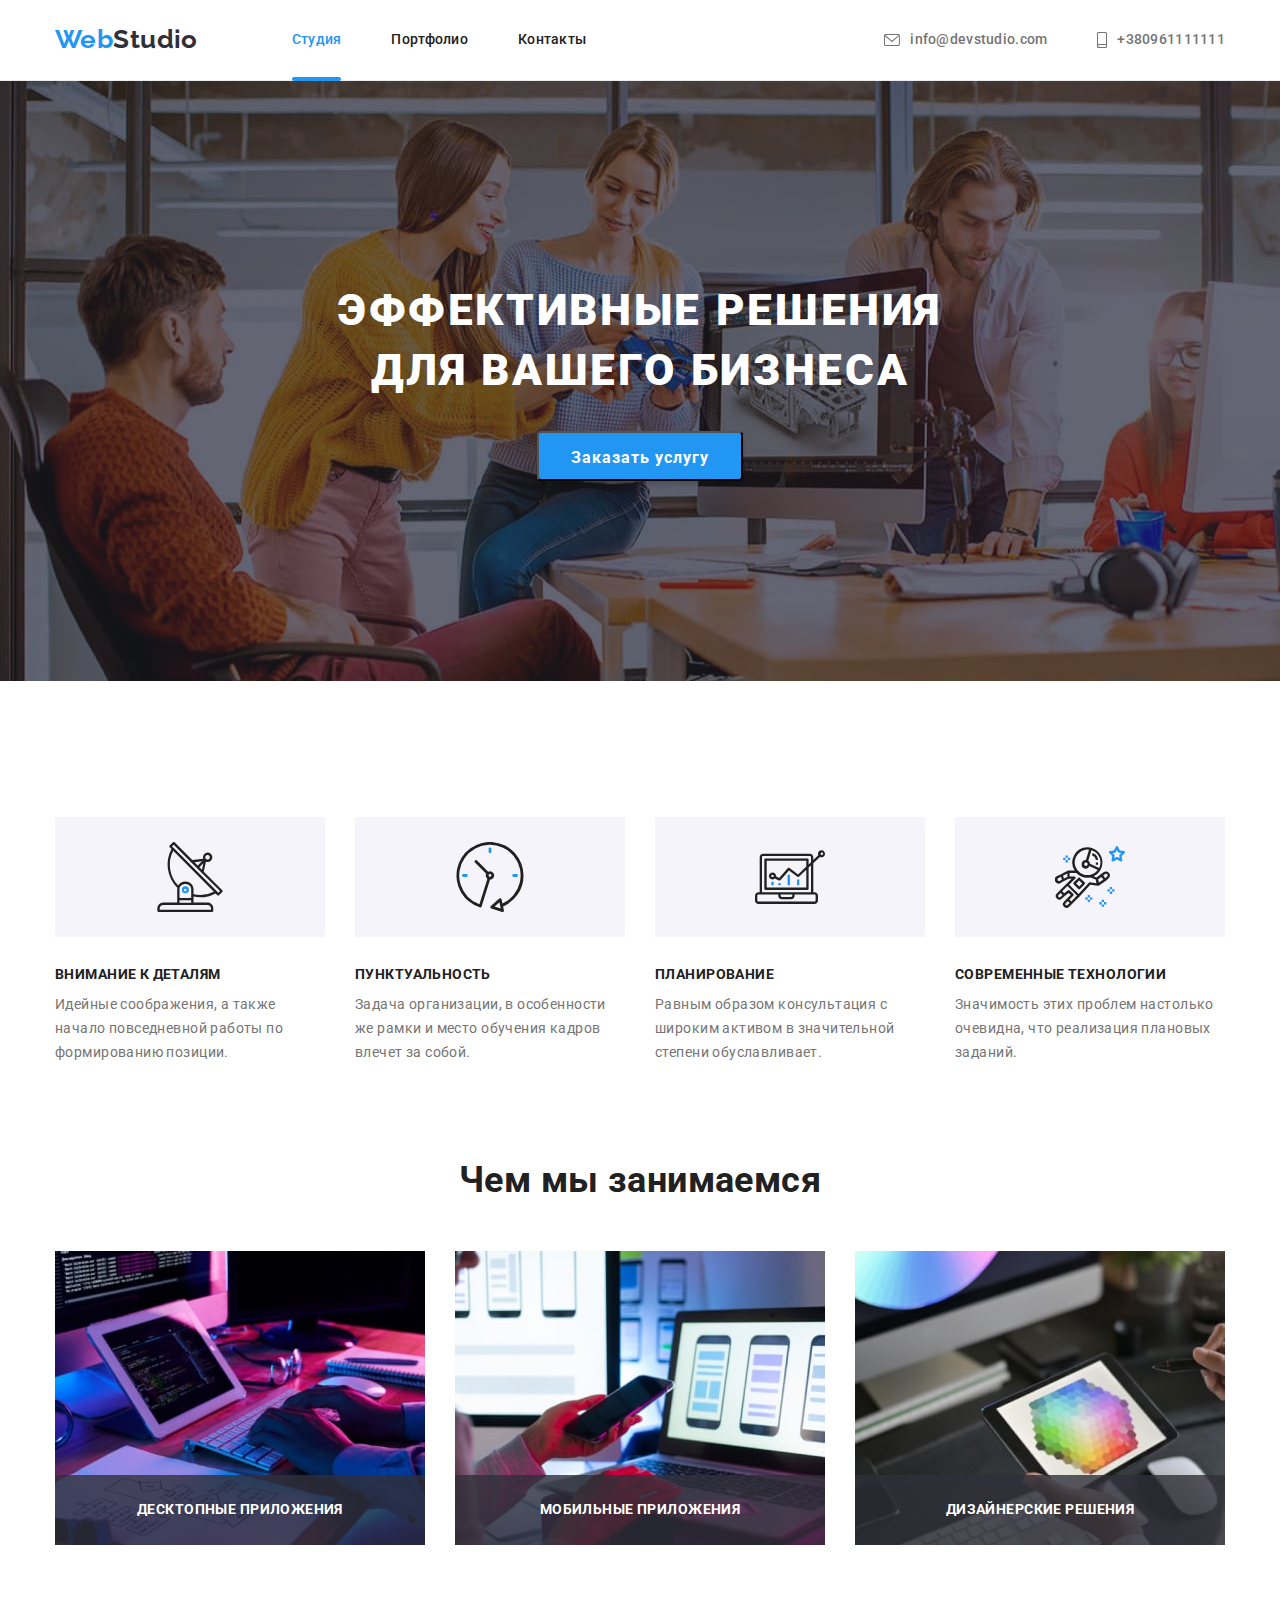
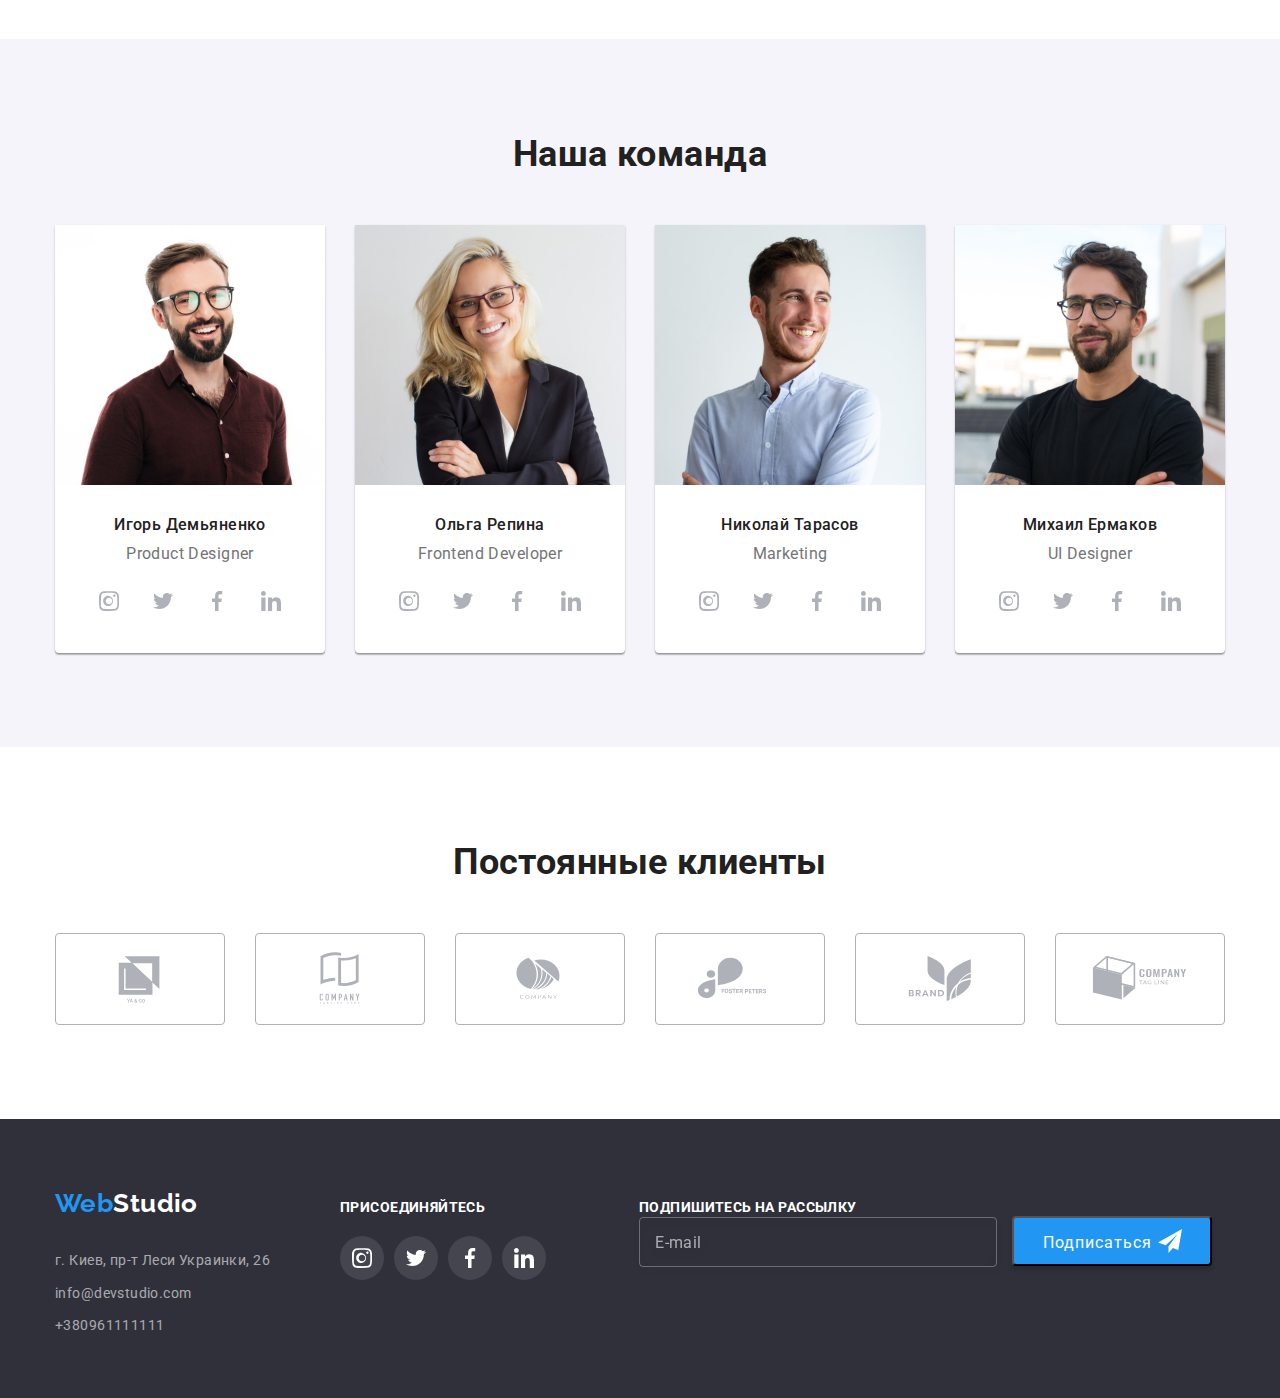
==== commit 7a352671: "редагує назви класів 7дз до футера" ====
--- a/index.html
+++ b/index.html
@@ -107,226 +107,226 @@
                 </div>
             </div>
         </section>
-        <section class="peculiarities section">
+        <section class="section features__section">
             <div class="container">
-                <h2 class="peculiarities-maintittle">Особенности компании</h2>
-                <ul class="peculiarities-list">
-                    <li class="peculiarities-items">
-                        <div class="peculiarities-icons">
-                            <svg class="peculiarities-icon antena">
+                <h2 class="section__title section__title--hidden">Особенности компании</h2>
+                <ul class="features">
+                    <li class="features__item">
+                        <div class="features__icon-bgc">
+                            <svg class="features__icon">
                                 <use href="./images/icons.svg#icon-antena"></use>
                             </svg>
                         </div>
-                        <h3 class="peculiarities-tittle">внимание к деталям</h3>
-                        <p class="peculiarities-text">Идейные соображения, а также начало повседневной работы по формированию позиции.</p>
-                    </li>
-                    <li class="peculiarities-items">
-                        <div class="peculiarities-icons">
-                            <svg class="peculiarities-icon clock">
+                        <h3 class="features__title">внимание к деталям</h3>
+                        <p class="features__text">Идейные соображения, а также начало повседневной работы по формированию позиции.</p>
+                    </li>
+                    <li class="features__item">
+                        <div class="features__icon-bgc">
+                            <svg class="features__icon">
                                 <use href="./images/icons.svg#icon-clock"></use>
                             </svg>
                         </div>
-                        <h3 class="peculiarities-tittle">пунктуальность</h3>
-                        <p class="peculiarities-text">Задача организации, в особенности же рамки и место обучения кадров влечет за собой.</p>
-                    </li>
-                    <li class="peculiarities-items">
-                        <div class="peculiarities-icons">
-                            <svg class="peculiarities-icon comp">
+                        <h3 class="features__title">пунктуальность</h3>
+                        <p class="features__text">Задача организации, в особенности же рамки и место обучения кадров влечет за собой.</p>
+                    </li>
+                    <li class="features__item">
+                        <div class="features__icon-bgc">
+                            <svg class="features__icon">
                                 <use href="./images/icons.svg#icon-comp"></use>
                             </svg>
                         </div>
-                        <h3 class="peculiarities-tittle">планирование</h3>
-                        <p class="peculiarities-text">Равным образом консультация с широким активом в значительной степени обуславливает.</p>
-                    </li>
-                    <li class="peculiarities-items">
-                        <div class="peculiarities-icons">
-                            <svg class="peculiarities-icon cosm">
+                        <h3 class="features__title">планирование</h3>
+                        <p class="features__text">Равным образом консультация с широким активом в значительной степени обуславливает.</p>
+                    </li>
+                    <li class="features__item">
+                        <div class="features__icon-bgc">
+                            <svg class="features__icon">
                                 <use class="cosmic" href="./images/icons.svg#icon-cosm"></use>
                             </svg>
                         </div>
-                        <h3 class="peculiarities-tittle">современные технологии</h3>
-                        <p class="peculiarities-text">Значимость этих проблем настолько очевидна, что реализация плановых заданий.</p>
+                        <h3 class="features__title">современные технологии</h3>
+                        <p class="features__text">Значимость этих проблем настолько очевидна, что реализация плановых заданий.</p>
                     </li>
                 </ul>
             </div>
         </section>
-        <section class="work section"><!--<Блок Чем мы занимаемся-->
-            <div class="container wrk">
-                <h2 class="work-tittle">Чем мы занимаемся</h2>
-                <ul class="work-list">
-                    <li class="work-items">
-                        <div class="work-thumb">
+        <section class="section"><!--<Блок Чем мы занимаемся-->
+            <div class="container">
+                <h2 class="work__tittle">Чем мы занимаемся</h2>
+                <ul class="work">
+                    <li class="work__item">
+                        <div class="work__thumb">
                             <img src="./images/work-a-min.jpg" alt="Десктопные приложения" width="370" height="294">
-                            <div class="work-img-thumb">
-                                <h3 class="work-txt-thumb">Десктопные приложения</h3>
+                            <div class="work__thumb--inverce">
+                                <h3 class="work__thumb--label">Десктопные приложения</h3>
                             </div>
                         </div>
                     </li>
-                    <li class="work-items">
-                        <div class="work-thumb">
+                    <li class="work__item">
+                        <div class="work__thumb">
                             <img src="./images/work-b-min.jpg" alt="Мобильные приложения" width="370" height="294">
-                            <div class="work-img-thumb">
-                                <h3 class="work-txt-thumb">Мобильные приложения</h3>
+                            <div class="work__thumb--inverce">
+                                <h3 class="work__thumb--label">Мобильные приложения</h3>
                             </div>
                         </div>
                     </li>
-                    <li class="work-items">
-                        <div class="work-thumb">
+                    <li class="work__item">
+                        <div class="work__thumb">
                             <img src="./images/work-c-min.jpg" alt="Дизайнерские решения" width="370" height="294">
-                            <div class="work-img-thumb">
-                                <h3 class="work-txt-thumb">Дизайнерские решения</h3>
+                            <div class="work__thumb--inverce">
+                                <h3 class="work__thumb--label">Дизайнерские решения</h3>
                             </div>
                         </div>
                     </li>
                 </ul>
             </div>
         </section>
-        <section class="team section"><!--Блок Наша команда-->
+        <section class="section team__section"><!--Блок Наша команда-->
             <div class="container">
-                <h2 class="team-maintittle">Наша команда</h2>
-                <ul class="team-list">
-                    <li class="team-items">
-                        <img class="team-img" src="./images/team-a-min.jpg" alt="фото Игоря Демьяненко" width="270" height="260">
-                        <div class="team-position">
-                            <h3 class="team-tittle">Игорь Демьяненко</h3>
-                            <p class="team-text" lang="en">Product Designer</p>
-                        </div>
-                        <ul class="team-links">
-                            <li class="link-item">
-                                <a class="team-link" href="https://www.instagram.com" target="_blank">
-                                    <svg class="team-link-icon">
+                <h2 class="section__title">Наша команда</h2>
+                <ul class="team">
+                    <li class="team__item">
+                        <img class="team__thumb" src="./images/team-a-min.jpg" alt="фото Игоря Демьяненко" width="270" height="260">
+                        <div class="team__meta">
+                            <h3 class="team__name">Игорь Демьяненко</h3>
+                            <p class="team__text" lang="en">Product Designer</p>
+                        </div>
+                        <ul class="social">
+                            <li class="social__item">
+                                <a class="social__link" href="https://www.instagram.com" target="_blank">
+                                    <svg class="social__icon">
                                         <use href="./images/icons.svg#icon-instagram"></use>
                                     </svg>
                                 </a>
                             </li>
-                            <li class="link-item">
-                                <a class="team-link" href="https://twitter.com" target="_blank">
-                                    <svg class="team-link-icon">
+                            <li class="social__item">
+                                <a class="social__link" href="https://twitter.com" target="_blank">
+                                    <svg class="social__icon">
                                         <use href="./images/icons.svg#icon-twitter"></use>
                                     </svg>
                                 </a>
                             </li>
-                            <li class="link-item">
-                                <a class="team-link" href="https://www.facebook.com" target="_blank">
-                                    <svg class="team-link-icon">
+                            <li class="social__item">
+                                <a class="social__link" href="https://www.facebook.com" target="_blank">
+                                    <svg class="social__icon">
                                         <use href="./images/icons.svg#icon-facebook"></use>
                                     </svg>
                                 </a>
                             </li>
-                            <li class="link-item">
-                                <a class="team-link" href="https://www.linkedin.com" target="_blank">
-                                    <svg class="team-link-icon">
+                            <li class="social__item">
+                                <a class="social__link" href="https://www.linkedin.com" target="_blank">
+                                    <svg class="social__icon">
                                         <use href="./images/icons.svg#icon-linkedin"></use>
                                     </svg>
                                 </a>
                             </li>
                         </ul>
                     </li>
-                    <li class="team-items">
-                        <img class="team-img" src="./images/team-b-min.jpg" alt="фото Ольги Репиной" width="270" height="260">
-                        <div class="team-position">
-                            <h3 class="team-tittle">Ольга Репина</h3>
-                            <p class="team-text" lang="en">Frontend Developer</p>
-                        </div>
-                        <ul class="team-links">
-                            <li class="link-item">
-                                <a class="team-link" href="https://www.instagram.com" target="_blank">
-                                    <svg class="team-link-icon">
+                    <li class="team__item">
+                        <img class="team__thumb" src="./images/team-b-min.jpg" alt="фото Ольги Репиной" width="270" height="260">
+                        <div class="team__meta">
+                            <h3 class="team__name">Ольга Репина</h3>
+                            <p class="team__text" lang="en">Frontend Developer</p>
+                        </div>
+                        <ul class="social">
+                            <li class="social__item">
+                                <a class="social__link" href="https://www.instagram.com" target="_blank">
+                                    <svg class="social__icon">
                                         <use href="./images/icons.svg#icon-instagram"></use>
                                     </svg>
                                 </a>
                             </li>
-                            <li class="link-item">
-                                <a class="team-link" href="https://twitter.com" target="_blank">
-                                    <svg class="team-link-icon">
+                            <li class="social__item">
+                                <a class="social__link" href="https://twitter.com" target="_blank">
+                                    <svg class="social__icon">
                                         <use href="./images/icons.svg#icon-twitter"></use>
                                     </svg>
                                 </a>
                             </li>
-                            <li class="link-item">
-                                <a class="team-link" href="https://www.facebook.com" target="_blank">
-                                    <svg class="team-link-icon">
+                            <li class="social__item">
+                                <a class="social__link" href="https://www.facebook.com" target="_blank">
+                                    <svg class="social__icon">
                                         <use href="./images/icons.svg#icon-facebook"></use>
                                     </svg>
                                 </a>
                             </li>
-                            <li class="link-item">
-                                <a class="team-link" href="https://www.linkedin.com" target="_blank">
-                                    <svg class="team-link-icon">
+                            <li class="social__item">
+                                <a class="social__link" href="https://www.linkedin.com" target="_blank">
+                                    <svg class="social__icon">
                                         <use href="./images/icons.svg#icon-linkedin"></use>
                                     </svg>
                                 </a>
                             </li>
                         </ul>
                     </li>
-                    <li class="team-items">
-                        <img class="team-img" src="./images/team-c-min.jpg" alt="фото Николая Тарасова" width="270" height="260">
-                        <div class="team-position">
-                            <h3 class="team-tittle">Николай Тарасов</h3>
-                            <p class="team-text" lang="en">Marketing</p>
-                        </div>
-                        <ul class="team-links">
-                            <li class="link-item">
-                                <a class="team-link" href="https://www.instagram.com" target="_blank">
-                                    <svg class="team-link-icon">
+                    <li class="team__item">
+                        <img class="team__thumb" src="./images/team-c-min.jpg" alt="фото Николая Тарасова" width="270" height="260">
+                        <div class="team__meta">
+                            <h3 class="team__name">Николай Тарасов</h3>
+                            <p class="team__text" lang="en">Marketing</p>
+                        </div>
+                        <ul class="social">
+                            <li class="social__item">
+                                <a class="social__link" href="https://www.instagram.com" target="_blank">
+                                    <svg class="social__icon">
                                         <use href="./images/icons.svg#icon-instagram"></use>
                                     </svg>
                                 </a>
                             </li>
-                            <li class="link-item">
-                                <a class="team-link" href="https://twitter.com" target="_blank">
-                                    <svg class="team-link-icon">
+                            <li class="social__item">
+                                <a class="social__link" href="https://twitter.com" target="_blank">
+                                    <svg class="social__icon">
                                         <use href="./images/icons.svg#icon-twitter"></use>
                                     </svg>
                                 </a>
                             </li>
-                            <li class="link-item">
-                                <a class="team-link" href="https://www.facebook.com" target="_blank">
-                                    <svg class="team-link-icon">
+                            <li class="social__item">
+                                <a class="social__link" href="https://www.facebook.com" target="_blank">
+                                    <svg class="social__icon">
                                         <use href="./images/icons.svg#icon-facebook"></use>
                                     </svg>
                                 </a>
                             </li>
-                            <li class="link-item">
-                                <a class="team-link" href="https://www.linkedin.com" target="_blank">
-                                    <svg class="team-link-icon">
+                            <li class="social__item">
+                                <a class="social__link" href="https://www.linkedin.com" target="_blank">
+                                    <svg class="social__icon">
                                         <use href="./images/icons.svg#icon-linkedin"></use>
                                     </svg>
                                 </a>
                             </li>
                         </ul>
                     </li>
-                    <li class="team-items">
-                        <img class="team-img" src="./images/team-d-min.jpg" alt="фото Михаила Ермакова" width="270" height="260">
-                        <div class="team-position">
-                            <h3 class="team-tittle">Михаил Ермаков</h3>
-                            <p class="team-text" lang="en">UI Designer</p>
-                        </div>
-                        <ul class="team-links">
-                            <li class="link-item">
-                                <a class="team-link" href="https://www.instagram.com" target="_blank">
-                                    <svg class="team-link-icon">
+                    <li class="team__item">
+                        <img class="team__thumb" src="./images/team-d-min.jpg" alt="фото Михаила Ермакова" width="270" height="260">
+                        <div class="team__meta">
+                            <h3 class="team__name">Михаил Ермаков</h3>
+                            <p class="team__text" lang="en">UI Designer</p>
+                        </div>
+                        <ul class="social">
+                            <li class="social__item">
+                                <a class="social__link" href="https://www.instagram.com" target="_blank">
+                                    <svg class="social__icon">
                                         <use href="./images/icons.svg#icon-instagram"></use>
                                     </svg>
                                 </a>
                             </li>
-                            <li class="link-item">
-                                <a class="team-link" href="https://twitter.com" target="_blank">
-                                    <svg class="team-link-icon">
+                            <li class="social__item">
+                                <a class="social__link" href="https://twitter.com" target="_blank">
+                                    <svg class="social__icon">
                                         <use href="./images/icons.svg#icon-twitter"></use>
                                     </svg>
                                 </a>
                             </li>
-                            <li class="link-item">
-                                <a class="team-link" href="https://www.facebook.com" target="_blank">
-                                    <svg class="team-link-icon">
+                            <li class="social__item">
+                                <a class="social__link" href="https://www.facebook.com" target="_blank">
+                                    <svg class="social__icon">
                                         <use href="./images/icons.svg#icon-facebook"></use>
                                     </svg>
                                 </a>
                             </li>
-                            <li class="link-item">
-                                <a class="team-link" href="https://www.linkedin.com" target="_blank">
-                                    <svg class="team-link-icon">
+                            <li class="social__item">
+                                <a class="social__link" href="https://www.linkedin.com" target="_blank">
+                                    <svg class="social__icon">
                                         <use href="./images/icons.svg#icon-linkedin"></use>
                                     </svg>
                                 </a>
@@ -336,48 +336,48 @@
                 </ul>
             </div>
         </section>
-        <section class="clients section">
+        <section class="section">
             <div class="container">
-                <h2 class="clients_tittle">Постоянные клиенты</h2>
+                <h2 class="section__title">Постоянные клиенты</h2>
                 <ul class="clients">
-                    <li class="clients_item">
-                        <a href="#" class="clients_link">
-                            <svg class="clients_icon">
+                    <li class="clients__item">
+                        <a href="#" class="clients__link">
+                            <svg class="clients__icon">
                                 <use href="./images/icons.svg#icon-yaco"></use>
                             </svg>
                         </a>
                     </li>
-                    <li class="clients_item">
-                        <a href="#" class="clients_link">
-                            <svg class="clients_icon">
+                    <li class="clients__item">
+                        <a href="#" class="clients__link">
+                            <svg class="clients__icon">
                                 <use href="./images/icons.svg#icon-company"></use>
                             </svg>
                         </a>
                     </li>
-                    <li class="clients_item">
-                        <a href="#" class="clients_link">
-                            <svg class="clients_icon">
+                    <li class="clients__item">
+                        <a href="#" class="clients__link">
+                            <svg class="clients__icon">
                                 <use href="./images/icons.svg#icon-company_two"></use>
                             </svg>
                         </a>
                     </li>
-                    <li class="clients_item">
-                        <a href="#" class="clients_link">
-                            <svg class="clients_icon">
+                    <li class="clients__item">
+                        <a href="#" class="clients__link">
+                            <svg class="clients__icon">
                                 <use href="./images/icons.svg#icon-foster"></use>
                             </svg>
                         </a>
                     </li>
-                    <li class="clients_item">
-                        <a href="#" class="clients_link">
-                            <svg class="clients_icon">
+                    <li class="clients__item">
+                        <a href="#" class="clients__link">
+                            <svg class="clients__icon">
                                 <use href="./images/icons.svg#icon-brand"></use>
                             </svg>
                         </a>
                     </li>
-                    <li class="clients_item">
-                        <a href="#" class="clients_link">
-                            <svg class="clients_icon">
+                    <li class="clients__item">
+                        <a href="#" class="clients__link">
+                            <svg class="clients__icon">
                                 <use href="./images/icons.svg#icon-tag-line"></use>
                             </svg>
                         </a>
@@ -387,23 +387,23 @@
         </section>
     </main>
     <footer class="footer">
-        <div class="container ftr">
+        <div class="container">
             <div class="footer_flex-container">
                 <div class="footer_flex-item">
                     <a class="logo-footer" href="/"><span class="webfooter">Web</span><span class="studiofooter">Studio</span></a>
                     <address>
-                        <ul class="contacts-footer">
-                            <li class="links-footer">
-                                <a class="adres-footer"
+                        <ul class="address">
+                            <li class="address__list">
+                                <a class="address__link address__link--inverse"
                                     href="https://www.google.com/maps/place/%D0%B1%D1%83%D0%BB.+%D0%9B%D0%B5%D1%81%D0%B8+%D0%A3%D0%BA%D1%80%D0%B0%D0%B8%D0%BD%D0%BA%D0%B8,+26,+%D0%9A%D0%B8%D0%B5%D0%B2,+02000/@50.4265841,30.5361971,17z/data=!3m1!4b1!4m5!3m4!1s0x40d4cf0e033ecbe9:0x57a4dffefec77da0!8m2!3d50.4265807!4d30.5383858"
                                     target="_blank" rel="noopener noreferrer">г. Киев, пр-т Леси Украинки, 26
                                 </a>
                             </li>
-                            <li class="links-footer mail">
-                                <a class="link-clr" href="mailto:info@devstudio.com">info@devstudio.com</a>
-                            </li>
-                            <li class="links-footer tel">
-                                <a class="link-clr" href="tel:+380961111111">+380961111111</a>
+                            <li class="address__list">
+                                <a class="address__link" href="mailto:info@devstudio.com">info@devstudio.com</a>
+                            </li>
+                            <li class="address__list">
+                                <a class="address__link" href="tel:+380961111111">+380961111111</a>
                             </li>
                         </ul>
                     </address>
--- a/css/style.css
+++ b/css/style.css
@@ -41,8 +41,8 @@
   --primary-line-hght: 1.71;
   --fourth-line-hght: 1.19;
 
-  --main-link-clr: #ffffff;
-  --secondary-link-clr: #2f303a;
+  --main-address__link: #ffffff;
+  --secondary-address__link: #2f303a;
 
   --main-text-decor: none;
   --project-border-color: #EEEEEE;
@@ -64,8 +64,20 @@
 .section {
   padding: 94px 0;
 }
-
-.menu, .peculiarities-list, .work-list, .team-list {
+.section__title {
+  font-weight: var(--secondary-font-weight);
+  font-size: var(--primary-font-sz);
+  line-height: var(--secondary-line-hght);
+  text-align: center;
+  
+  margin-bottom: 50px;
+}
+.section__title--hidden {
+  visibility: hidden;
+  margin: 0;
+}
+
+.menu, .features, .work, .team {
   display: flex;
 }
 
@@ -87,10 +99,10 @@
   color: var(--primary-txt-clr);
 }
 .logo__label {
-  color: var(--secondary-link-clr);
+  color: var(--secondary-address__link);
 }
 .studiofooter {
-  color: var(--main-link-clr);
+  color: var(--main-address__link);
 }
 
 
@@ -212,7 +224,7 @@
 /* БАННЕР */
 
 .banner {
-  background-color: var(--secondary-link-clr);
+  background-color: var(--secondary-address__link);
   text-align: center;
 
   padding: 200px 0;
@@ -253,7 +265,7 @@
   align-items: center;
   text-align: center;
   letter-spacing: var(--primary-leter-spacing);
-  color: var(--main-link-clr);
+  color: var(--main-address__link);
   background: var(--primary-txt-clr);
   box-shadow: 0px 4px 4px rgba(0, 0, 0, 0.15);
   border-radius: 4px;
@@ -289,10 +301,10 @@
 
   top: 0;
   left: 0;
- 
+
   width: 100%;
   height: 100%;
-     
+
   background: rgba(0, 0, 0, 0.2);
   z-index: 3;
   transition: opacity var(--transition);
@@ -353,7 +365,7 @@
 
   display: flex;
   flex-direction: column;
- 
+
   margin-left: 40px;
   margin-right: 40px;
 }
@@ -528,10 +540,10 @@
 
 
 /* ОСОБЕННОСТИ */
-.peculiarities-maintittle {
+.features__label {
   visibility: hidden;
 }
-.peculiarities h3 {
+.features__title {
   font-weight: var(--secondary-font-weight);
   font-size: var(--main-font-sz);
   text-transform: uppercase;
@@ -539,27 +551,27 @@
   margin-bottom: 10px;
 }
 
-.peculiarities p {
+.features__text {
   font-weight: var(--primary-font-weight);
   line-height: var(--primary-line-hght);
   color: var(--secondary-txt-clr);
   margin-bottom: 0px;
 }
-.peculiarities-list,
-.work-list,
-.team-list,
-.contacts-footer,
+.features,
+.work,
+.team,
+.address,
 .menu__item,
 .content,
 .main-navigation__list,
 .main-contacts {
   list-style: none;
 }
-.peculiarities-items:not(:last-child), .work-items:not(:last-child), .team-items:not(:last-child) {
+.features__item:not(:last-child), .work__item:not(:last-child), .team__item:not(:last-child) {
   margin-right: 30px;
 }
 
-.peculiarities-icons {
+.features__icon-bgc {
   height: 120px;
   width: 270px;
   display: inline-flex;
@@ -567,55 +579,55 @@
   justify-content: center;
   background-color: #F5F4FA;
 }
-.peculiarities-icon {
+.features__icon {
   height: 70px;
   width: 70px;
 }
 
-.peculiarities-text {
+.features__text {
   max-width: 270px;
 }
-.peculiarities { 
+.features__section { 
   padding-bottom: 0;
 }
-.peculiarities-list, .work-list, .team-list {
+.features, .work, .team {
   justify-content: space-around;
 }
 
 
 /* Блок Чем мы занимаемся */
-.wrk {
+.work__container {
   padding-top: 0;
 }
-.work h2 {
+.work__tittle {
   font-weight: var(--secondary-font-weight);
   font-size: var(--primary-font-sz);
   line-height: var(--secondary-line-hght);
   margin-bottom: 50px;
   text-align: center;
 }
-.work-tittle,
+.work__tittle,
 .team-maintittle, .clients_tittle {
   font-size: var(--primary-font-sz);
   line-height: var(--secondary-line-hght);
   font-weight: var(--secondary-font-weight);
   text-align: center;
 }
-.work-thumb {position: relative;
+.work__thumb {position: relative;
   width: 100%;
   height: 294px;
   z-index: 1;
 }
-.work-thumb img {
+.work__thumb img {
   display: block;
 }
-.work-img-thumb {position: absolute;
+.work__thumb--inverce {position: absolute;
   width: 100%;
   height: 70px;
   background: rgba(47, 48, 58, 0.8);
   bottom: 0;}
 
-.work-txt-thumb {
+.work__thumb--label {
   font-style: normal;
   font-weight: 700;
   font-size: 14px;
@@ -636,15 +648,9 @@
 
 
 /* Блок Наша команда */
-.team h2 {
-  font-weight: var(--secondary-font-weight);
-  font-size: var(--primary-font-sz);
-  line-height: var(--secondary-line-hght);
-  text-align: center;
-
-  margin-bottom: 50px;
-}
-.team h3 {
+
+.team__name {
+ 
   font-size: var(--secondary-font-sz);
   line-height: var(--fourth-line-hght);
   text-align: center;
@@ -652,32 +658,34 @@
 
   margin-bottom: 10px;
 }
-.team p {
+.team__text {
+  text-align: center;
+
   font-weight: var(--primary-font-weight);
   font-size: var(--secondary-font-sz);
   line-height: var(--fourth-line-hght);
   color: var(--secondary-txt-clr);
-  text-align: center;
-}
-.team-items {
+
+}
+.team__item {
 
   box-shadow: 0px 1px 3px rgba(0, 0, 0, 0.12), 0px 1px 1px rgba(0, 0, 0, 0.14),
   0px 2px 1px rgba(0, 0, 0, 0.2);
   border-radius: 0px 0px 4px 4px;
   background-color: #ffffff;}
 
-.team {
+.team__section {
   background-color: #F5F4FA;
 }
-.team-img {
+.team__thumb {
 
   display: block;
 }
-.team-position {
+.team__meta {
   padding-top: 30px;
   padding-bottom: 16px;
 }
-.team-links {
+.social {
   display: flex;
   justify-content: center;
   gap: 10px;
@@ -687,13 +695,13 @@
 }
 
 
-.team-link:hover,
-.team-link:focus {
-  fill: var(--main-link-clr);
+.social__link:hover,
+.social__link:focus {
+  fill: var(--main-address__link);
   background-color: var(--primary-txt-clr);
 }
 
-.team-link {
+.social__link {
   display: inline-flex;
   justify-content: center;
   align-items: center;
@@ -708,7 +716,7 @@
   outline: none;
 }
 
-.team-link-icon {
+.social__icon {
   width: 20px;
   height: 20px;
 }
@@ -720,7 +728,7 @@
   gap: 30px;
   list-style: none;
 }
-.clients_link {
+.clients__link {
   display: inline-flex;
   justify-content: center;
   align-items: center;
@@ -734,12 +742,12 @@
   border-color var(--transition);
   outline: none;
 }
-.clients_link:hover,
-.clients_link:focus {
+.clients__link:hover,
+.clients__link:focus {
   border-color: var(--primary-txt-clr);
   fill: var(--primary-txt-clr);
 }
-.clients_icon {
+.clients__icon {
   width: 106px;
   height: 60px;
 }
@@ -756,18 +764,18 @@
   margin-bottom: 20px;
   outline: none;
 }
-.adres-footer {
+.address__link--inverse {
   font-weight: var(--primary-font-weight);
   font-size: var(--main-font-sz);
   line-height: var(--primary-line-hght);
-  color: var(--main-link-clr);
+  color: var(--main-address__link);
   font-style: normal;
   text-decoration: var(--main-text-decor);
 
   margin-bottom: 9px;
   outline: none;
 }
-.links-footer {
+.address__list {
   font-weight: var(--primary-font-weight);
   font-size: var(--main-font-sz);
   line-height: var(--primary-line-hght);
@@ -775,19 +783,19 @@
   
 }
 
-.links-footer:not(:last-child) {
+.address__list:not(:last-child) {
   margin-bottom: 9px;
 }
 
 .footer {
-  background-color: var(--secondary-link-clr);
+  background-color: var(--secondary-address__link);
   padding-bottom: 60px;
   padding-top: 60px;
 
   user-select: none;
 }
 
-.link-clr {
+.address__link {
   font-style: normal;
   font-weight: var(--primary-font-weight);
   line-height: var(--primary-line-hght);
@@ -803,7 +811,7 @@
   list-style: none;
 }
 .footer_socials-link {
-  fill: var(--main-link-clr);
+  fill: var(--main-address__link);
   background-color: rgba(255, 255, 255, 0.1);
   display: inline-flex;
   justify-content: center;
@@ -824,7 +832,7 @@
   line-height: 1.14;
   letter-spacing: 0.03em;
   text-transform: uppercase;
-  color: var(--main-link-clr);
+  color: var(--main-address__link);
 }
 
 .footer_socials_icon {
@@ -833,7 +841,7 @@
 }
 .footer_socials-link:hover,
 .footer_socials-link:focus {
-  color: var(--main-link-clr);
+  color: var(--main-address__link);
   background-color: var(--primary-txt-clr);
 }
 
@@ -928,7 +936,7 @@
 .menu__button:hover,
 .menu__button:focus {
   background-color: var(--primary-txt-clr);
-  color: var(--main-link-clr);
+  color: var(--main-address__link);
   box-shadow: 0px 3px 1px rgba(0, 0, 0, 0.1), 0px 1px 2px rgba(0, 0, 0, 0.08),
   0px 2px 2px rgba(0, 0, 0, 0.12);
 }
@@ -972,8 +980,8 @@
 
   margin-bottom: 4px;
 }
- 
-.content-text {
+
+.content__text {
   font-weight: var(--primary-font-weight);
   font-size: var(--secondary-font-sz);
   line-height: 1.87;
@@ -998,7 +1006,7 @@
   gap: 30px;
 }
 
-.content-border {
+.content__meta {
   padding: 20px 24px;
   border-right: 1px solid var(--project-border-color);
   border-bottom: 1px solid var(--project-border-color);
@@ -1028,15 +1036,15 @@
   transform: translateY(0);
   transition: transform var(--transition);
 }
-.content__text {
+.content__label {
   font-size: 18px;
   line-height: 1.56;
   letter-spacing: 0.03em;
-  color: var(--main-link-clr);
-}
-
-
-
-
-
-
+  color: var(--main-address__link);
+}
+
+
+
+
+
+
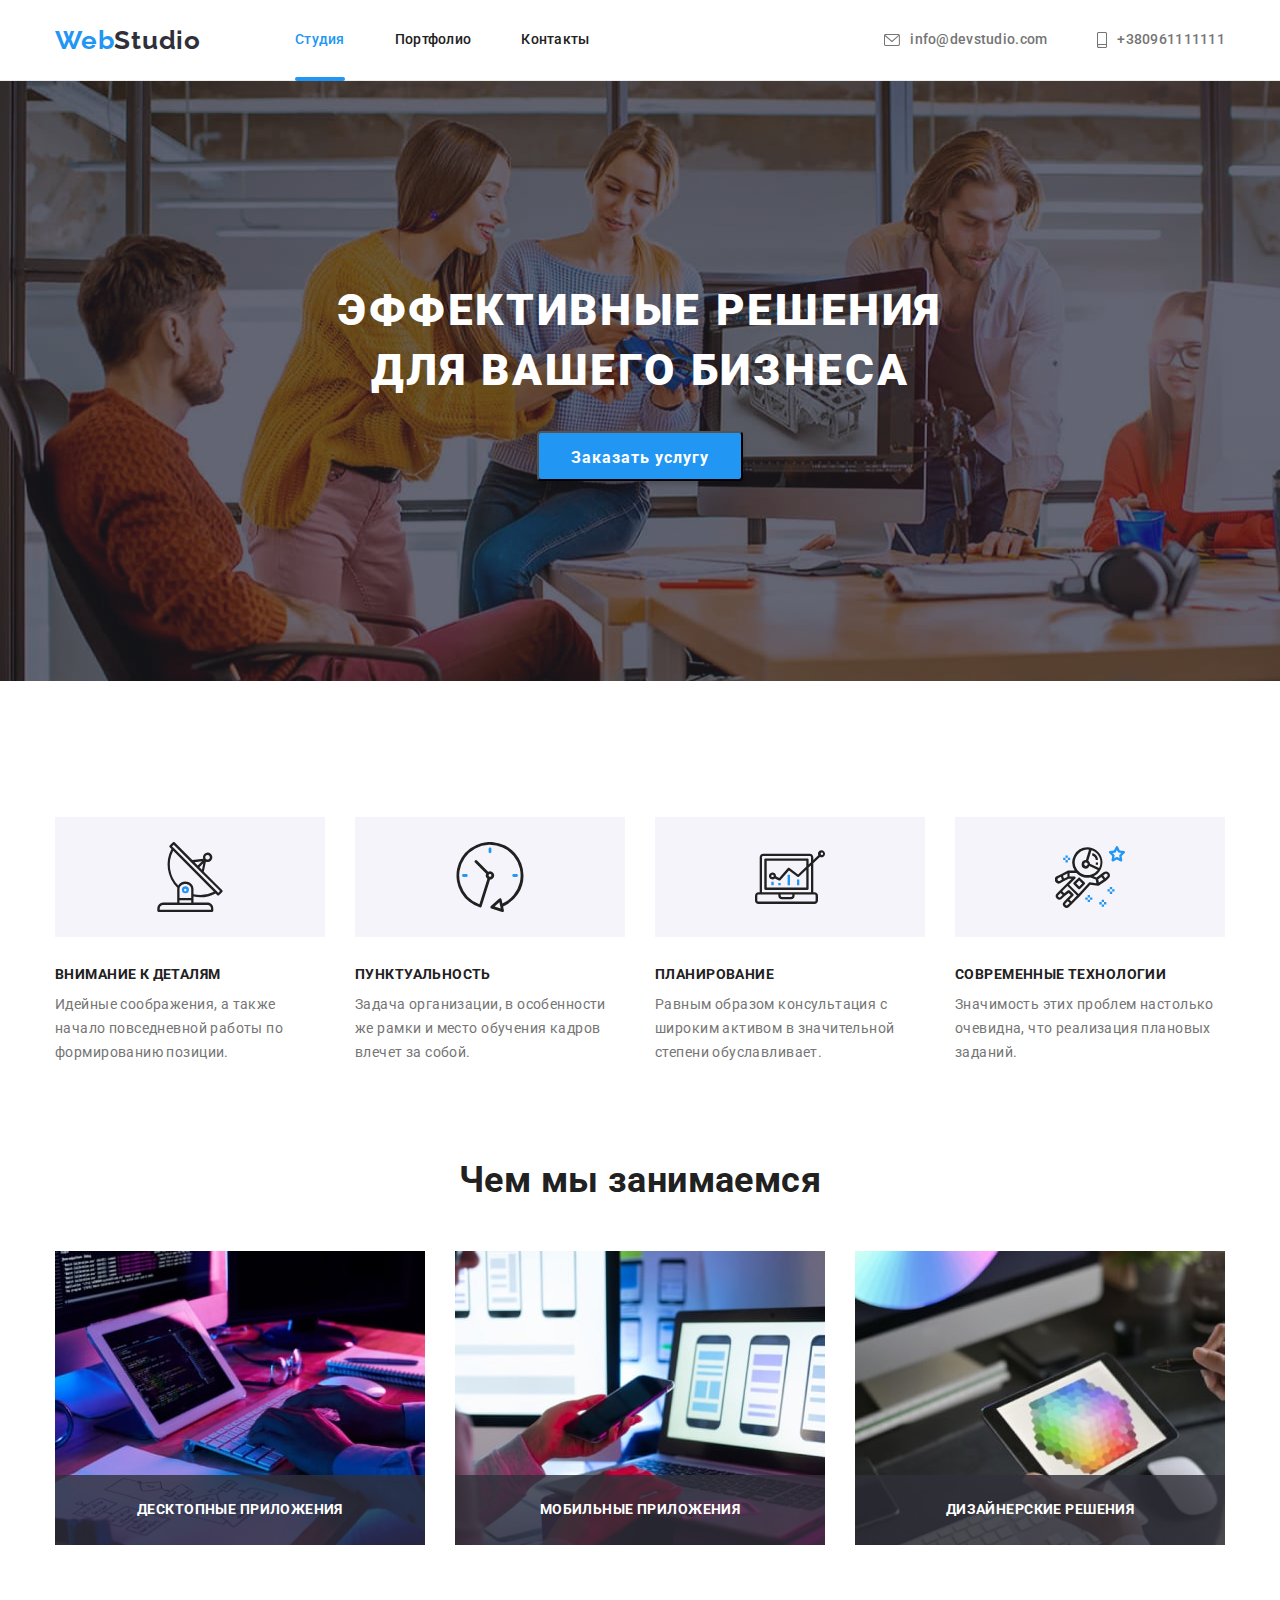
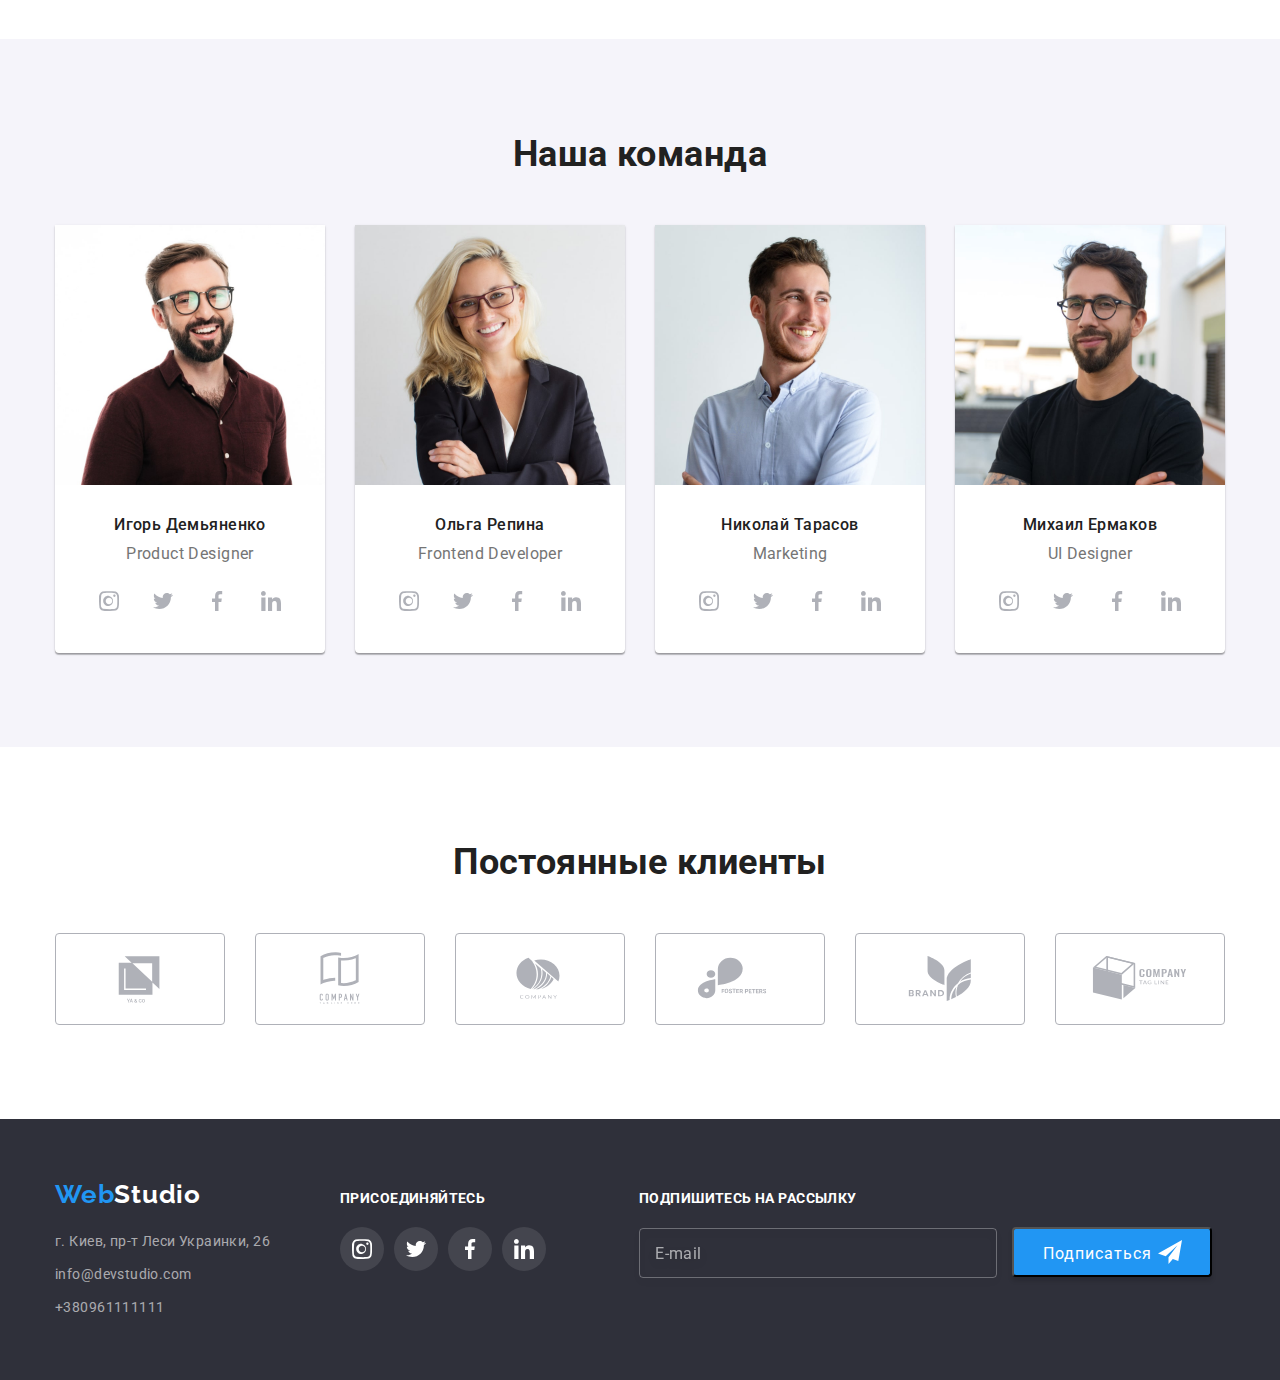
==== commit 1d15ed82: "заміняє усі класи у дз7" ====
--- a/index.html
+++ b/index.html
@@ -16,8 +16,7 @@
 <header class="header">
     <div class="container">
         <nav class="main-navigation">
-            <a class="logo" href="/">
-                <span class="logo__text">Web</span><span class="logo__label">Studio</span>
+            <a class="logo" href="/">Web<span class="logo__label">Studio</span>
             </a>
             <ul class="main-navigation__list">
                 <li class="main-navigation__item">
@@ -33,14 +32,14 @@
         <ul class="main-contacts">
             <li class="main-contacts__item">
                 <a class="main-contacts__link" href="mailto:info@devstudio.com">
-                    <svg class="mail-icon">
+                    <svg class="main-contacts__icon">
                         <use href="./images/icons.svg#icon-mail"></use>
                     </svg>info@devstudio.com
                 </a>
             </li>
             <li class="main-contacts__item">
                 <a class="main-contacts__link" href="tel:+380961111111">
-                    <svg class="phone-icon">
+                    <svg class="main-contacts__icon main-contacts__icon--alteration">
                         <use href="./images/icons.svg#icon-phone"></use>
                     </svg>+380961111111
                 </a>
@@ -56,51 +55,51 @@
                 <div class="backdrop is-hidden" data-backdrop>
                     <div class="modal">
                         <p class="modal__tittle">Оставьте свои данные, мы вам перезвоним</p>
-                        <button class="button-close" type="button" data-close-modal>
-                            <svg class="img-close-btn">
+                        <button class="modal__close-button" type="button" data-close-modal>
+                            <svg class="modal__close-icon">
                                 <use href="./images/icons.svg#close"></use>
                             </svg>
                         </button>
-                        <form class="form-modal">
+                        <form class="form">
                             <div class="form-main-field">
-                                <div class="form-field">
-                                    <label class="label-tittle name" for="name">Имя</label>
-                                    <input type="text" class="form-input" name="name" id="name" />
-                                    <span class="modal-icon name">
-                                        <svg>
+                                <div class="form__field">
+                                    <label class="form__label form__label--direction-top" for="name">Имя</label>
+                                    <input class="form__input" type="text" name="name" id="name" />
+                                    <span class="form__icon">
+                                        <svg width="15" height="13">
                                             <use href="./images/icons.svg#name"></use>
                                         </svg>
                                     </span>
                                 </div>
-                                <div class="form-field">
-                                    <label class="label-tittle" for="tel">Телефон</label>
-                                        <input type="tel" class="form-input" name="telephone" id="tel" />
-                                    <span class="modal-icon phone">
-                                        <svg>
+                                <div class="form__field">
+                                    <label class="form__label" for="tel">Телефон</label>
+                                        <input class="form__input" type="tel" name="telephone" id="tel" />
+                                    <span class="form__icon">
+                                        <svg width="13" height="13">
                                             <use href="./images/icons.svg#phone"></use>
                                         </svg>
                                     </span>
                                 </div>
-                                <div class="form-field">
-                                    <label class="label-tittle" for="mail">Почта</label>
-                                    <input type="email" class="form-input" name="mail" id="mail"/>
-                                    <span class="modal-icon mail">
-                                        <svg>
+                                <div class="form__field">
+                                    <label class="form__label" for="mail">Почта</label>
+                                    <input class="form__input" type="email" name="mail" id="mail"/>
+                                    <span class="form__icon">
+                                        <svg width="15" height="12">
                                             <use href="./images/icons.svg#mail"></use>
                                         </svg>
                                     </span>
                                 </div>
-                                <div class="form-field">
-                                    <label class="label-tittle" for="coment">Комментарий</label>
-                                    <textarea name="coment" id="coment" rows="10" placeholder="Введите текст"></textarea>
+                                <div class="form__field">
+                                    <label class="form__label" for="coment">Комментарий</label>
+                                    <textarea class="form__textarea" name="coment" id="coment" rows="10" placeholder="Введите текст"></textarea>
                                 </div>
-                                <div class="form-field">
-                                    <label class="label-checkbox" for="checkbox"><input class="checkbox" type="checkbox" name="checkbox-treaty" id="checkbox"/>
+                                <div class="form__field">
+                                    <label class="form__label-check" for="checkbox"><input class="form__checkbox" type="checkbox" name="checkbox-treaty" id="checkbox"/>
                                         <span class="icon"></span>Соглашаюсь с рассылкой и принимаю 
-                                        <a class="checkbox-link" href="https://privacy.microsoft.com/uk-ua/privacystatement" target="_blank">Условия договора</a>
+                                        <a class="form__check-link" href="https://privacy.microsoft.com/uk-ua/privacystatement" target="_blank">Условия договора</a>
                                     </label>
                                 </div>
-                                <button class="form-button" type="submit">Отправить</button>
+                                <button class="form__button" type="submit">Отправить</button>
                             </div>
                         </form>
                     </div>
@@ -109,10 +108,10 @@
         </section>
         <section class="section features__section">
             <div class="container">
-                <h2 class="section__title section__title--hidden">Особенности компании</h2>
+                <h2 class="section__title section__title--hidden" aria-hidden="true" tabindex="-1">Особенности компании</h2>
                 <ul class="features">
                     <li class="features__item">
-                        <div class="features__icon-bgc">
+                        <div class="features__background">
                             <svg class="features__icon">
                                 <use href="./images/icons.svg#icon-antena"></use>
                             </svg>
@@ -121,7 +120,7 @@
                         <p class="features__text">Идейные соображения, а также начало повседневной работы по формированию позиции.</p>
                     </li>
                     <li class="features__item">
-                        <div class="features__icon-bgc">
+                        <div class="features__background">
                             <svg class="features__icon">
                                 <use href="./images/icons.svg#icon-clock"></use>
                             </svg>
@@ -130,7 +129,7 @@
                         <p class="features__text">Задача организации, в особенности же рамки и место обучения кадров влечет за собой.</p>
                     </li>
                     <li class="features__item">
-                        <div class="features__icon-bgc">
+                        <div class="features__background">
                             <svg class="features__icon">
                                 <use href="./images/icons.svg#icon-comp"></use>
                             </svg>
@@ -139,7 +138,7 @@
                         <p class="features__text">Равным образом консультация с широким активом в значительной степени обуславливает.</p>
                     </li>
                     <li class="features__item">
-                        <div class="features__icon-bgc">
+                        <div class="features__background">
                             <svg class="features__icon">
                                 <use class="cosmic" href="./images/icons.svg#icon-cosm"></use>
                             </svg>
@@ -157,24 +156,24 @@
                     <li class="work__item">
                         <div class="work__thumb">
                             <img src="./images/work-a-min.jpg" alt="Десктопные приложения" width="370" height="294">
-                            <div class="work__thumb--inverce">
-                                <h3 class="work__thumb--label">Десктопные приложения</h3>
+                            <div class="work__text-area">
+                                <h3 class="work__text">Десктопные приложения</h3>
                             </div>
                         </div>
                     </li>
                     <li class="work__item">
                         <div class="work__thumb">
                             <img src="./images/work-b-min.jpg" alt="Мобильные приложения" width="370" height="294">
-                            <div class="work__thumb--inverce">
-                                <h3 class="work__thumb--label">Мобильные приложения</h3>
+                            <div class="work__text-area">
+                                <h3 class="work__text">Мобильные приложения</h3>
                             </div>
                         </div>
                     </li>
                     <li class="work__item">
                         <div class="work__thumb">
                             <img src="./images/work-c-min.jpg" alt="Дизайнерские решения" width="370" height="294">
-                            <div class="work__thumb--inverce">
-                                <h3 class="work__thumb--label">Дизайнерские решения</h3>
+                            <div class="work__text-area">
+                                <h3 class="work__text">Дизайнерские решения</h3>
                             </div>
                         </div>
                     </li>
@@ -387,71 +386,70 @@
         </section>
     </main>
     <footer class="footer">
-        <div class="container">
-            <div class="footer_flex-container">
-                <div class="footer_flex-item">
-                    <a class="logo-footer" href="/"><span class="webfooter">Web</span><span class="studiofooter">Studio</span></a>
-                    <address>
-                        <ul class="address">
-                            <li class="address__list">
-                                <a class="address__link address__link--inverse"
-                                    href="https://www.google.com/maps/place/%D0%B1%D1%83%D0%BB.+%D0%9B%D0%B5%D1%81%D0%B8+%D0%A3%D0%BA%D1%80%D0%B0%D0%B8%D0%BD%D0%BA%D0%B8,+26,+%D0%9A%D0%B8%D0%B5%D0%B2,+02000/@50.4265841,30.5361971,17z/data=!3m1!4b1!4m5!3m4!1s0x40d4cf0e033ecbe9:0x57a4dffefec77da0!8m2!3d50.4265807!4d30.5383858"
-                                    target="_blank" rel="noopener noreferrer">г. Киев, пр-т Леси Украинки, 26
-                                </a>
-                            </li>
-                            <li class="address__list">
-                                <a class="address__link" href="mailto:info@devstudio.com">info@devstudio.com</a>
-                            </li>
-                            <li class="address__list">
-                                <a class="address__link" href="tel:+380961111111">+380961111111</a>
-                            </li>
-                        </ul>
-                    </address>
-                </div>
-                <div class="footer_flex-item">
-                    <h2 class="footer_socials-tittle">Присоединяйтесь</h2>
-                    <ul class="footer_socials-list">
-                        <li class="footer_socials-item">
-                            <a class="footer_socials-link" href="https://www.instagram.com" target="_blank">
-                                <svg class="footer_socials_icon">
+        <div class="container footer__container">
+            <div class="footer__flex">
+                <a class="logo logo__footer" href="/">Web<span class="logo__label logo__label--inverse">Studio</span></a>
+                <address>
+                    <ul class="address">
+                        <li class="address__list">
+                            <a class="address__link address__link--inverse"
+                                href="https://www.google.com/maps/place/%D0%B1%D1%83%D0%BB.+%D0%9B%D0%B5%D1%81%D0%B8+%D0%A3%D0%BA%D1%80%D0%B0%D0%B8%D0%BD%D0%BA%D0%B8,+26,+%D0%9A%D0%B8%D0%B5%D0%B2,+02000/@50.4265841,30.5361971,17z/data=!3m1!4b1!4m5!3m4!1s0x40d4cf0e033ecbe9:0x57a4dffefec77da0!8m2!3d50.4265807!4d30.5383858"
+                                target="_blank" rel="noopener noreferrer">г. Киев, пр-т Леси Украинки, 26
+                            </a>
+                        </li>
+                        <li class="address__list">
+                            <a class="address__link" href="mailto:info@devstudio.com">info@devstudio.com</a>
+                        </li>
+                        <li class="address__list">
+                            <a class="address__link" href="tel:+380961111111">+380961111111</a>
+                        </li>
+                    </ul>
+                </address>
+            </div>
+                <div class="footer__flex">
+                    <h2 class="footer-social__tittle">Присоединяйтесь</h2>
+                    <ul class="footer-social">
+                        <li class="footer-social__item">
+                            <a class="footer-social__link" href="https://www.instagram.com" target="_blank">
+                                <svg class="footer-social__icon">
                                     <use href="./images/icons.svg#icon-instagram"></use>
                                 </svg>
                             </a>
                         </li>
-                        <li class="footer_socials-item">
-                            <a class="footer_socials-link" href="https://twitter.com" target="_blank">
-                                <svg class="footer_socials_icon">
+                        <li class="footer-social__item">
+                            <a class="footer-social__link" href="https://twitter.com" target="_blank">
+                                <svg class="footer-social__icon">
                                     <use href="./images/icons.svg#icon-twitter"></use>
                                 </svg>
                             </a>
                         </li>
-                        <li class="footer_socials-item">
-                            <a class="footer_socials-link" href="https://www.facebook.com" target="_blank">
-                                <svg class="footer_socials_icon">
+                        <li class="footer-social__item">
+                            <a class="footer-social__link" href="https://www.facebook.com" target="_blank">
+                                <svg class="footer-social__icon">
                                     <use href="./images/icons.svg#icon-facebook"></use>
                                 </svg>
                             </a>
                         </li>
-                        <li class="footer_socials-item">
-                            <a class="footer_socials-link" href="https://www.linkedin.com" target="_blank">
-                                <svg class="footer_socials_icon">
+                        <li class="footer-social__item">
+                            <a class="footer-social__link" href="https://www.linkedin.com" target="_blank">
+                                <svg class="footer-social__icon">
                                     <use href="./images/icons.svg#icon-linkedin"></use>
                                 </svg>
                             </a>
                         </li>
                     </ul>
                 </div>
-                <form class="footer-subscribe">
-                    <h2 class="footer-subscribe-tittle">Подпишитесь на рассылку</h2>
-                    <input type="email" class="footer-subscribe-input" name="email" placeholder="E-mail">
-                    <button type="submit" class="footer-subscribe-btn btn">Подписаться
-                        <svg class="footer-subscribe-icon">
+                <form class="subscribe">
+                    <h2 class="subscribe__tittle">Подпишитесь на рассылку</h2>
+                    <input type="email" class="subscribe__input" name="email" placeholder="E-mail">
+                    <button type="submit" class="subscribe__button">Подписаться
+                        <svg class="subscribe__icon">
                             <use href="./images/icons.svg#send"></use>
                         </svg>
                     </button>
                 </form>
-            </div>
         </div>
+        
     </footer>
     <script>
         const refs = {
--- a/css/style.css
+++ b/css/style.css
@@ -84,28 +84,30 @@
 
 /* студия */
 /* оформление логотипа */
-.logo,
-.logo-footer {
+.logo {
   font-family: var(--secondary-font);
   font-weight: var(--secondary-font-weight);
   font-size: 26px;
-  line-height: 1.91;
+  line-height: 1.19;
+  letter-spacing: 0.03em;
   text-decoration: none;
   outline: none;
-}
-
-.logo__text,
-.webfooter {
   color: var(--primary-txt-clr);
 }
+.logo__footer {
+  display: inline-block;
+  margin-bottom: 20px;
+  outline: none;
+}
+
 .logo__label {
   color: var(--secondary-address__link);
-}
-.studiofooter {
+
+}
+.logo__label--inverse {
   color: var(--main-address__link);
-}
-
-
+
+}
 
 
 .main-navigation__list {
@@ -198,13 +200,13 @@
   margin-right: 50px;
 }
 
-.mail-icon {
+.main-contacts__icon {
   height: 12px;
   width: 16px;
   margin-right: 10px;
   fill: currentColor;
 }
-.phone-icon {
+.main-contacts__icon--alteration {
   height: 16px;
   width: 10px;
   margin-right: 10px;
@@ -321,7 +323,7 @@
 
 
 /* не працює основний колір свн іконки */
-.button-close {
+.modal__close-button {
   
   position: absolute;
 
@@ -340,12 +342,12 @@
   cursor: pointer;
   transition: fill var(--transition);
 }
-.img-close-btn {
+.modal__close-icon {
   height: 18px;
   width: 18px;
 }
-.button-close:hover,
-.button-close:focus {
+.modal__close-button:hover,
+.modal__close-button:focus {
   fill: #2196f3;
 }
 
@@ -360,7 +362,7 @@
   
   color: #212121;
 }
-.form-field {
+.form__field {
   position: relative;
 
   display: flex;
@@ -369,7 +371,7 @@
   margin-left: 40px;
   margin-right: 40px;
 }
-.form-field input {
+.form__input {
   margin: 0;
   padding-left: 42px;;
   height: 40px;
@@ -379,7 +381,7 @@
   border-radius: 4px;
   transition: color var(--transition);
 }
-.form-field input::placeholder {
+.form__textarea::placeholder {
   font-style: normal;
   font-weight: 400;
   font-size: 12px;
@@ -389,28 +391,36 @@
   color: rgba(117, 117, 117, 0.5);
 }
 
-
-.form-field input:hover,
-.form-field input:focus {
+.form__input:hover,
+.form__input:focus {
   border-color: #2196f3;
   cursor: pointer;
 }
 
-.form-field input:hover + .modal-icon svg,
-.form-field input:focus + .modal-icon svg {
-  border-color: #2196f3;
+.form__icon svg:hover,
+.form__icon svg:focus {
   fill: #2196F3;
   cursor: pointer;
 }
 
-.form-field textarea:hover, .form-field textarea:focus {
+
+
+.form__input:hover+.form__icon svg,
+.form__input:focus+.form__icon svg {
+
+  fill: #2196F3;
+
+}
+
+
+
+
+.form__textarea:hover, .form__textarea:focus {
   border-color: #2196f3;
   cursor: pointer;
 }
 
-
-
-.label-tittle {
+.form__label {
   font-style: normal;
   font-weight: 400;
   font-size: 12px;
@@ -421,11 +431,11 @@
   margin-top: 10px;
   margin-bottom: 4px;
 }
-.label-tittle.name {
+.form__label--direction-top {
   margin-top: 12px;
 }
 
-.label-checkbox {
+.form__label-check {
   display: flex;
   align-items: center;
 
@@ -448,7 +458,7 @@
   border-radius: 4px;
   margin-right: 7px;
 }
-.checkbox {
+.form__checkbox {
   position: absolute;
   width: 1px;
   height: 1px;
@@ -459,7 +469,7 @@
   overflow: hidden;
 }
 
-.checkbox:checked + .icon {
+.form__checkbox:checked + .icon {
   background-color: #2196F3;
   border-color: #2196f3;
   background-image: url(../images/check2.svg);
@@ -467,34 +477,26 @@
   background-origin: border-box;
 }
 
-.checkbox-link {
+.form__check-link {
   text-decoration:none;
   color: #2196f3;
   text-decoration: underline;
   margin-left: 4px;
 }
 
-.modal-icon {
+.form__icon {
   position: absolute;
   top: 43px;
   left: 14px;
 
   display: inline-block;
 }
-.modal-icon svg {
-  width: 15px;
-  height: 13px;
+.form__icons {
+
   fill: #212121;
 }
 
-.modal-icon.phone {
-  width: 13px;
-  height: 13px;
-}
-.modal-icon.mail {
-  width: 15px;
-  height: 12px;
-}
+
 
 textarea {
   resize: none;
@@ -507,7 +509,7 @@
   outline: none;
 }
 
-.form-button {
+.form__button {
   /* position: absolute; */
   width: 200px;
   height: 50px;
@@ -531,7 +533,7 @@
     
   color: #FFFFFF;
 }
-.form-button:hover {
+.form__button:hover {
   cursor: pointer;
   box-shadow: 0px 4px 4px rgba(0, 0, 0, 0.15);
 }
@@ -571,7 +573,7 @@
   margin-right: 30px;
 }
 
-.features__icon-bgc {
+.features__background {
   height: 120px;
   width: 270px;
   display: inline-flex;
@@ -621,13 +623,13 @@
 .work__thumb img {
   display: block;
 }
-.work__thumb--inverce {position: absolute;
+.work__text-area {position: absolute;
   width: 100%;
   height: 70px;
   background: rgba(47, 48, 58, 0.8);
   bottom: 0;}
 
-.work__thumb--label {
+.work__text {
   font-style: normal;
   font-weight: 700;
   font-size: 14px;
@@ -759,11 +761,7 @@
 
 
 /* ФУТЕР */
-.logo-footer {
-  display: inline-block;
-  margin-bottom: 20px;
-  outline: none;
-}
+
 .address__link--inverse {
   font-weight: var(--primary-font-weight);
   font-size: var(--main-font-sz);
@@ -804,13 +802,13 @@
   outline: none;
 }
 
-.footer_socials-list {
+.footer-social {
   display: flex;
   justify-content: center;
   gap: 10px;
   list-style: none;
 }
-.footer_socials-link {
+.footer-social__link {
   fill: var(--main-address__link);
   background-color: rgba(255, 255, 255, 0.1);
   display: inline-flex;
@@ -825,7 +823,7 @@
   outline: none;
 }
 
-.footer_socials-tittle {
+.footer-social__tittle {
   margin-bottom: 20px;
   font-weight: 700;
   font-size: 14px;
@@ -835,29 +833,30 @@
   color: var(--main-address__link);
 }
 
-.footer_socials_icon {
+.footer-social__icon {
   width: 20px;
   height: 20px;
 }
-.footer_socials-link:hover,
-.footer_socials-link:focus {
+.footer-social__link:hover,
+.footer-social__link:focus {
   color: var(--main-address__link);
   background-color: var(--primary-txt-clr);
 }
 
-.footer_flex-container {
+.footer__container {
   display: flex;
   align-items: baseline;
 }
-.footer_flex-item:nth-child(1) {
+.footer__flex:nth-child(1) {
   margin-right: 70px;
-}
-
-.footer-subscribe {
+
+}
+
+.subscribe {
   margin-left: 93px;
 }
 
-.footer-subscribe-tittle {
+.subscribe__tittle {
   font-style: normal;
   font-weight: 700;
   font-size: 14px;
@@ -866,14 +865,11 @@
   text-transform: uppercase;
 
   color: #FFFFFF;
-}
-
-.footer-subscribe-field {
-  display: inline-block;
-  margin-top: 20px;
-}
-
-.footer-subscribe-input {
+  margin-bottom: 20px;
+}
+
+
+.subscribe__input {
   width: 358px;
   height: 50px;
   padding: 16px 15px;
@@ -890,11 +886,11 @@
   outline: none;
 }
 
-.footer-subscribe-input::placeholder {
+.subscribe__input::placeholder {
   color: rgba(255, 255, 255, 0.6);
 }
 
-.footer-subscribe-btn {
+.subscribe__button {
   position: relative;
   margin-left: 12px;
 
@@ -914,7 +910,7 @@
   border-radius: 4px;
 }
 
-.footer-subscribe-icon {
+.subscribe__icon {
   position: absolute;
   right: 28px;
   top: 50%;
@@ -930,8 +926,17 @@
 
 /* ПОРТФОЛИО */
 
-.tittle-port {
-  visibility: hidden;
+.section__tittle {
+  position: absolute;
+  white-space: nowrap;
+  width: 1px;
+  height: 1px;
+  overflow: hidden;
+  border: 0;
+  padding: 0;
+  clip: rect(0 0 0 0);
+  clip-path: inset(50%);
+  margin: -1px;
 }
 .menu__button:hover,
 .menu__button:focus {
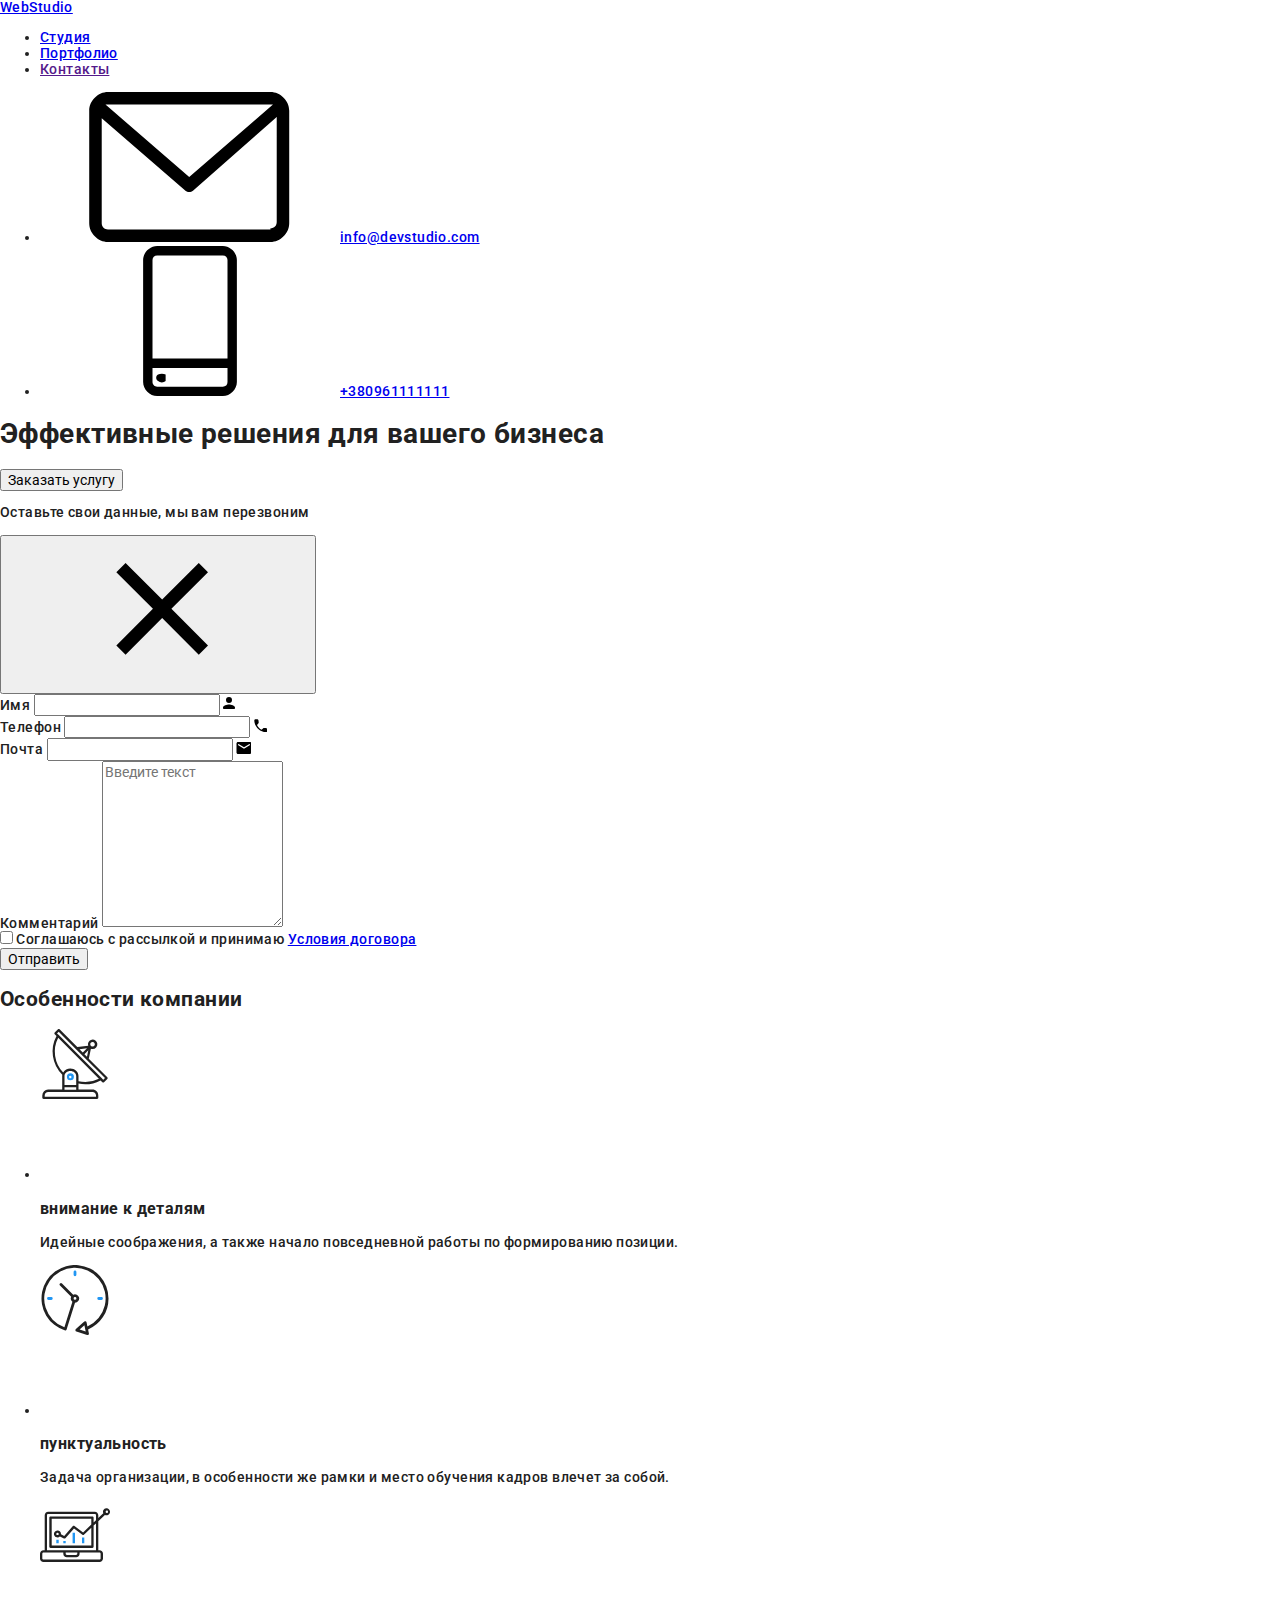
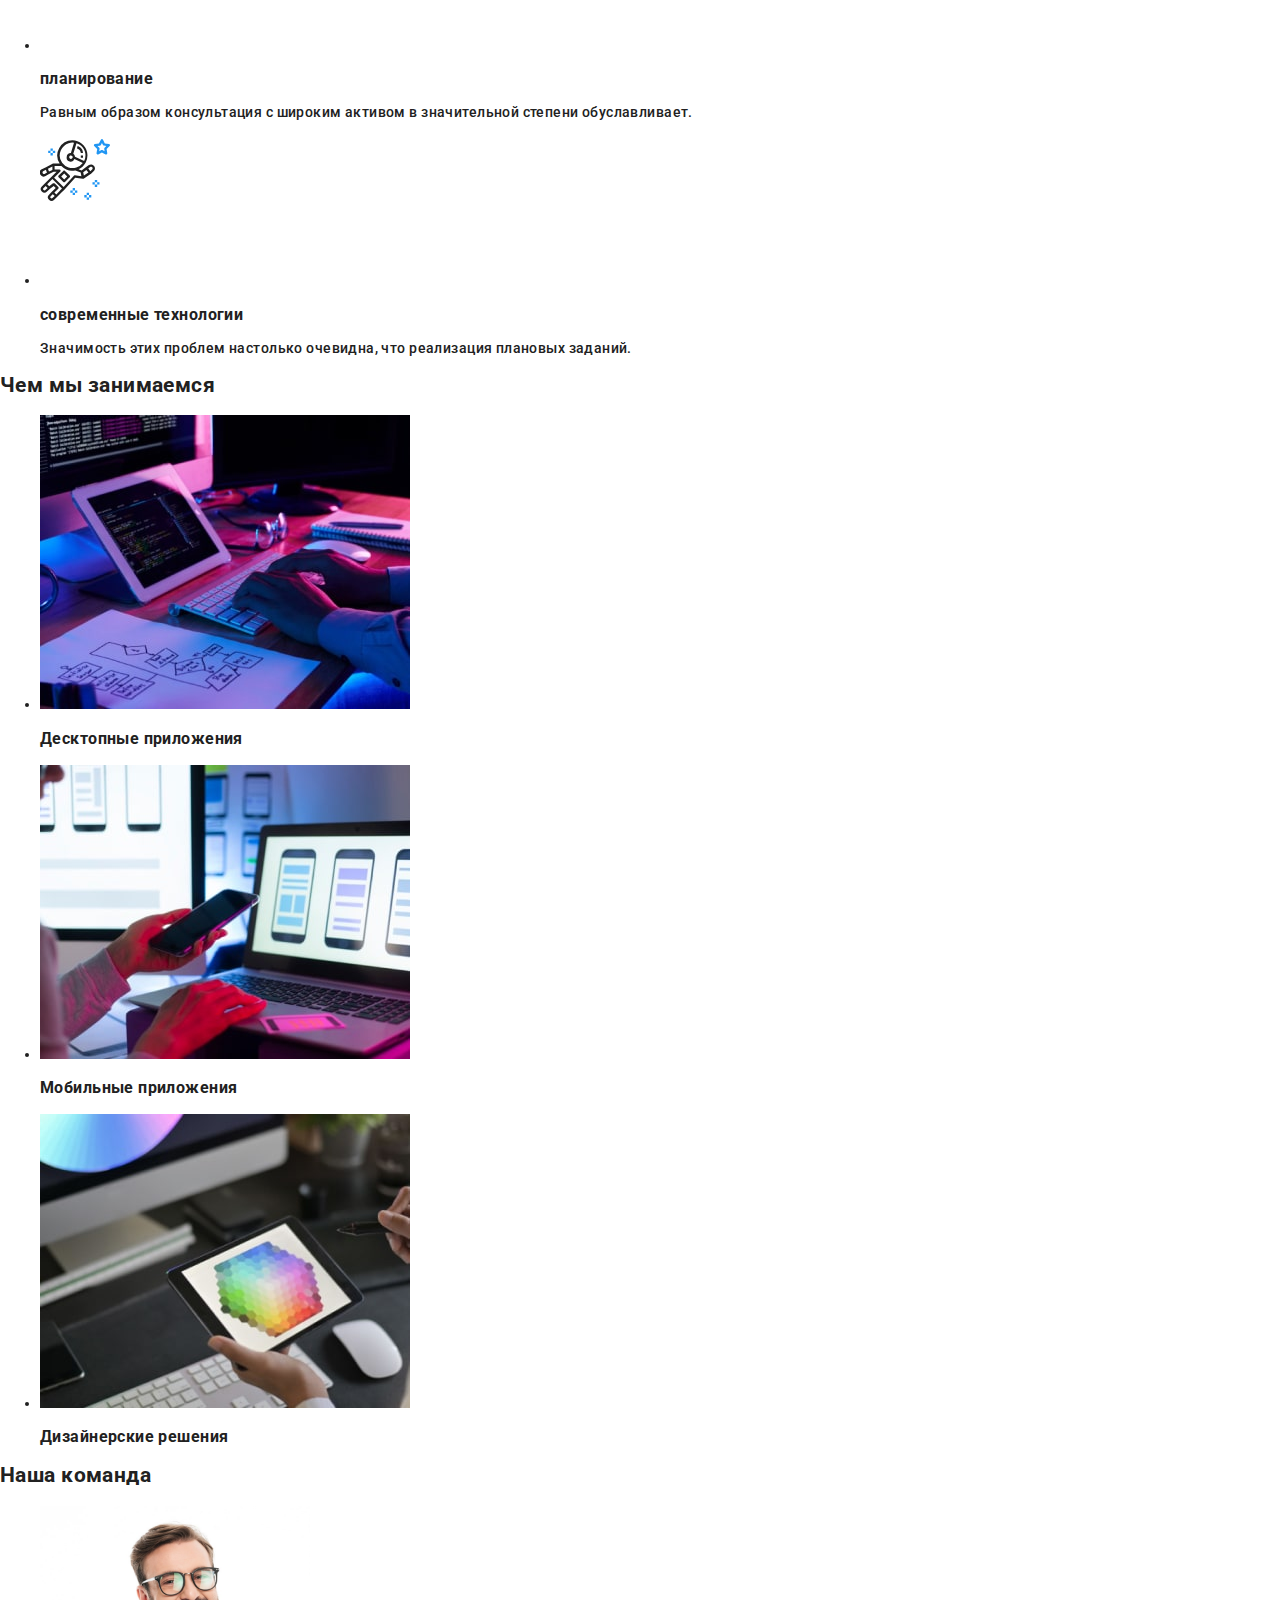
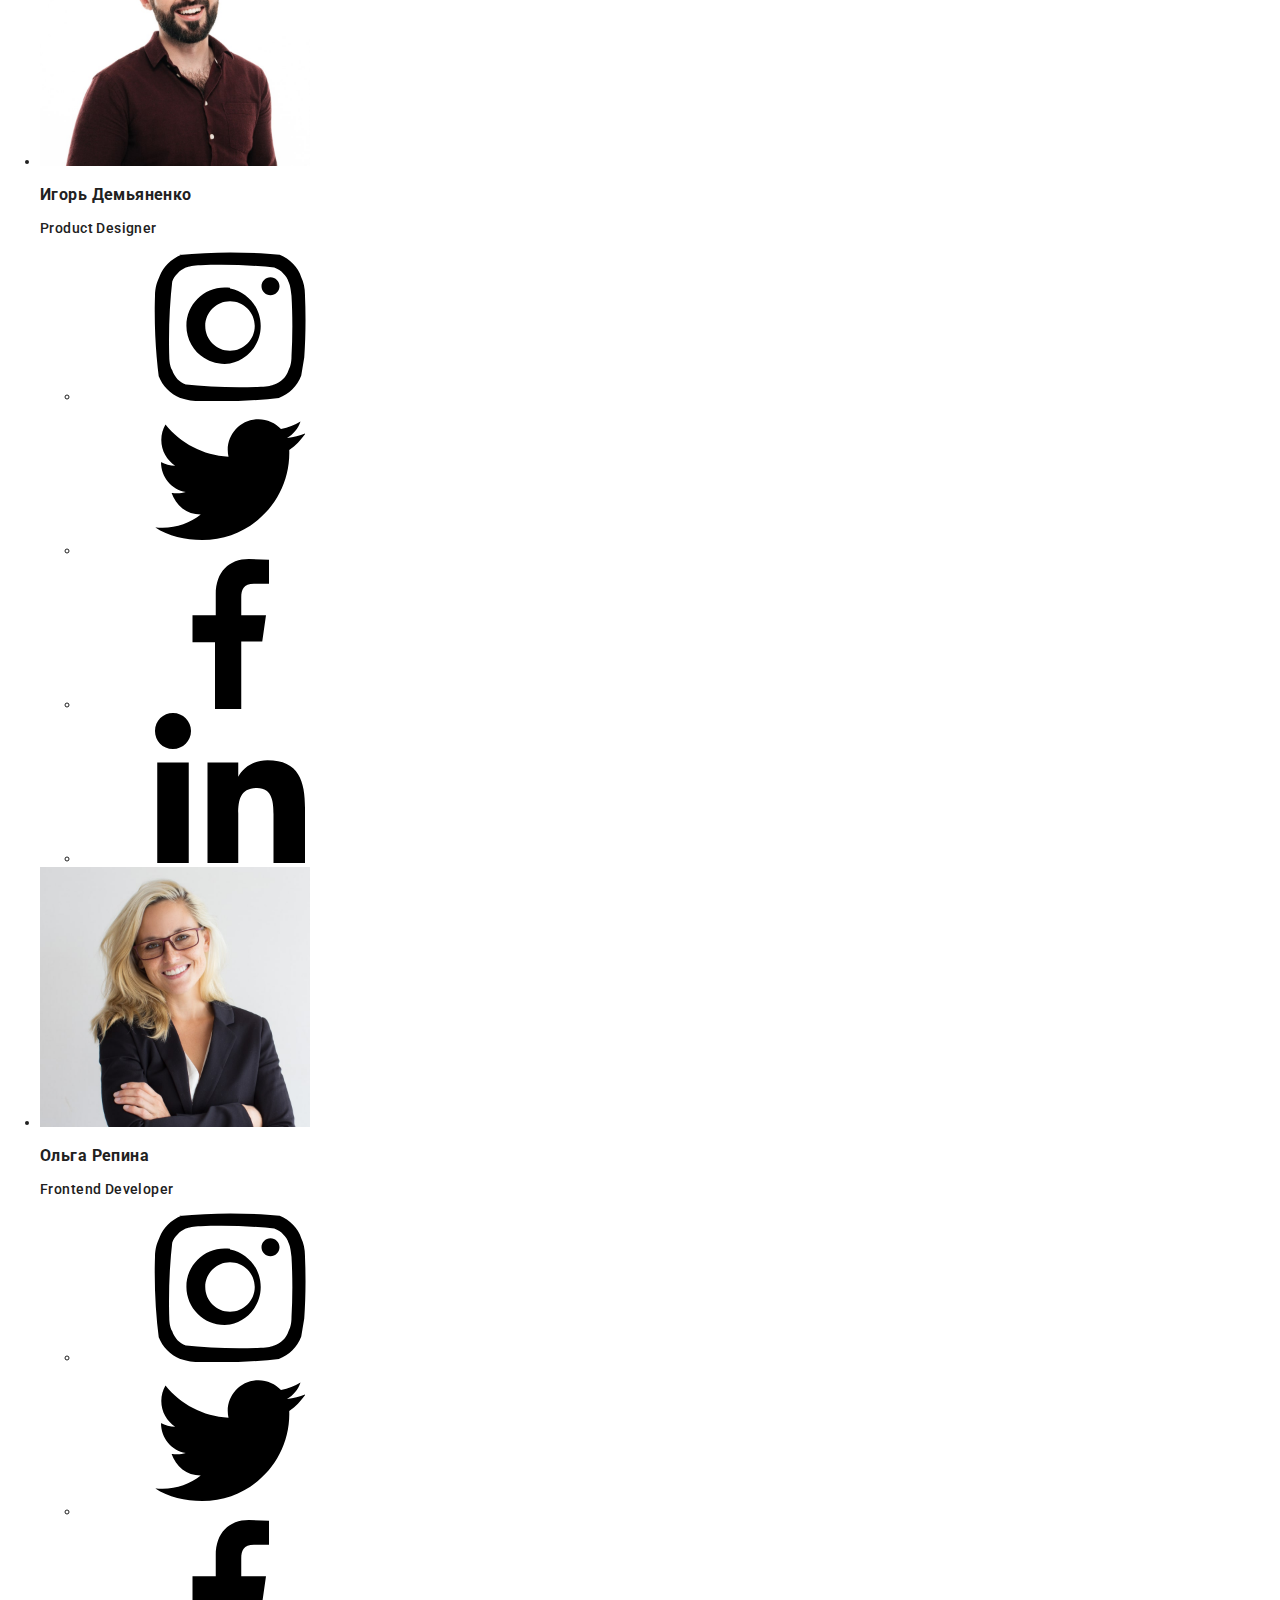
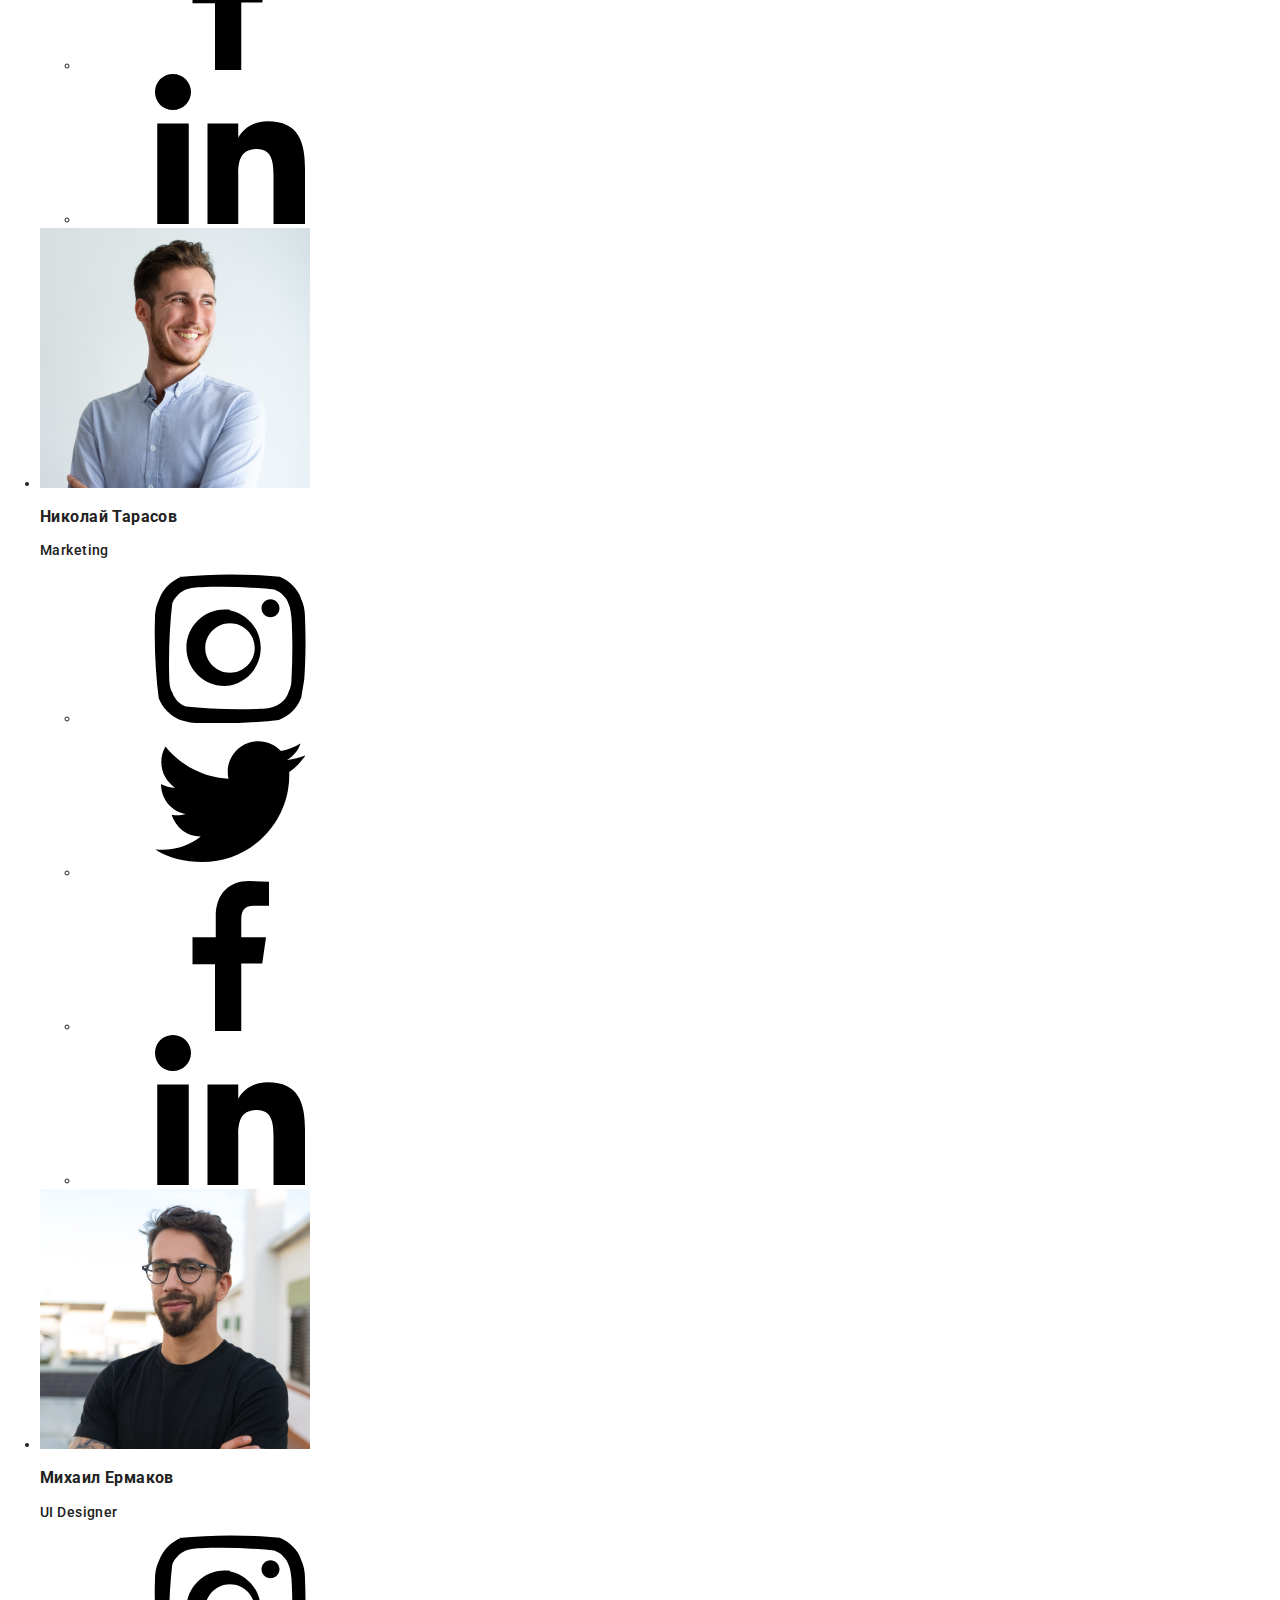
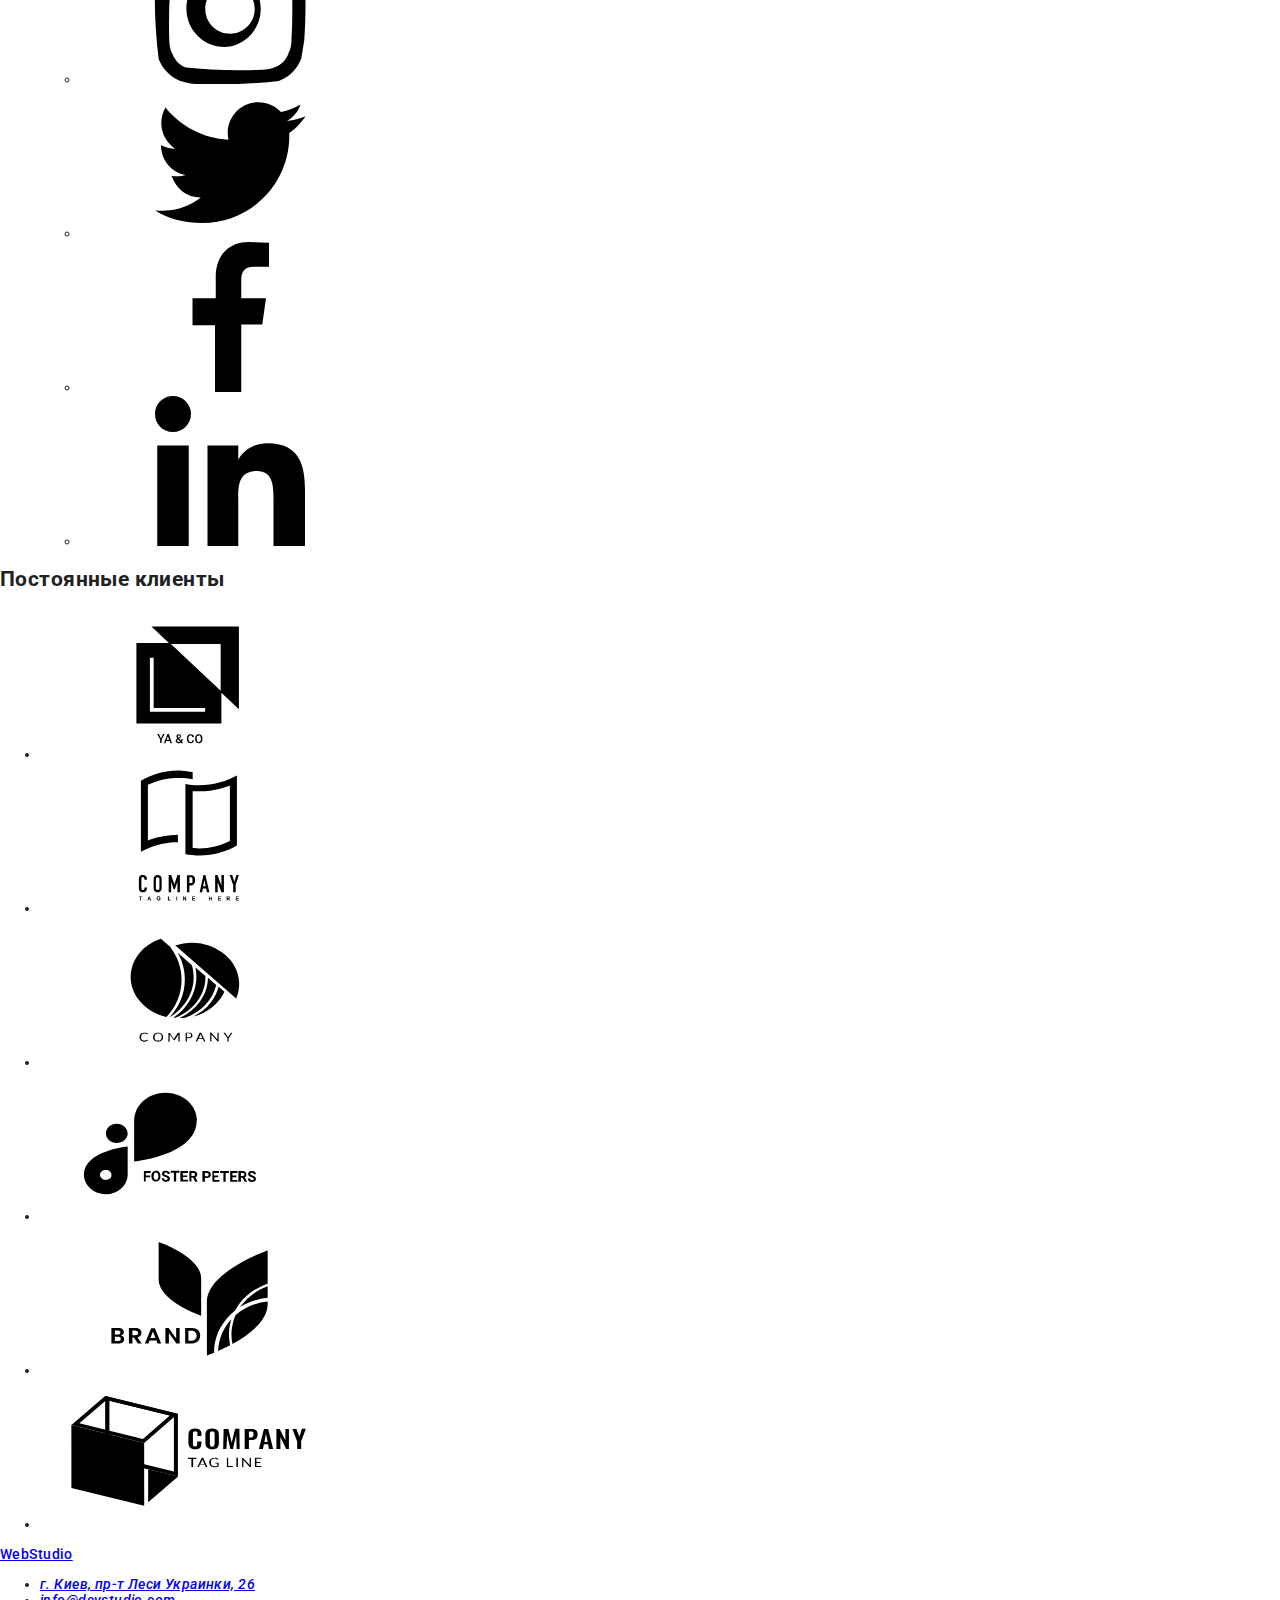
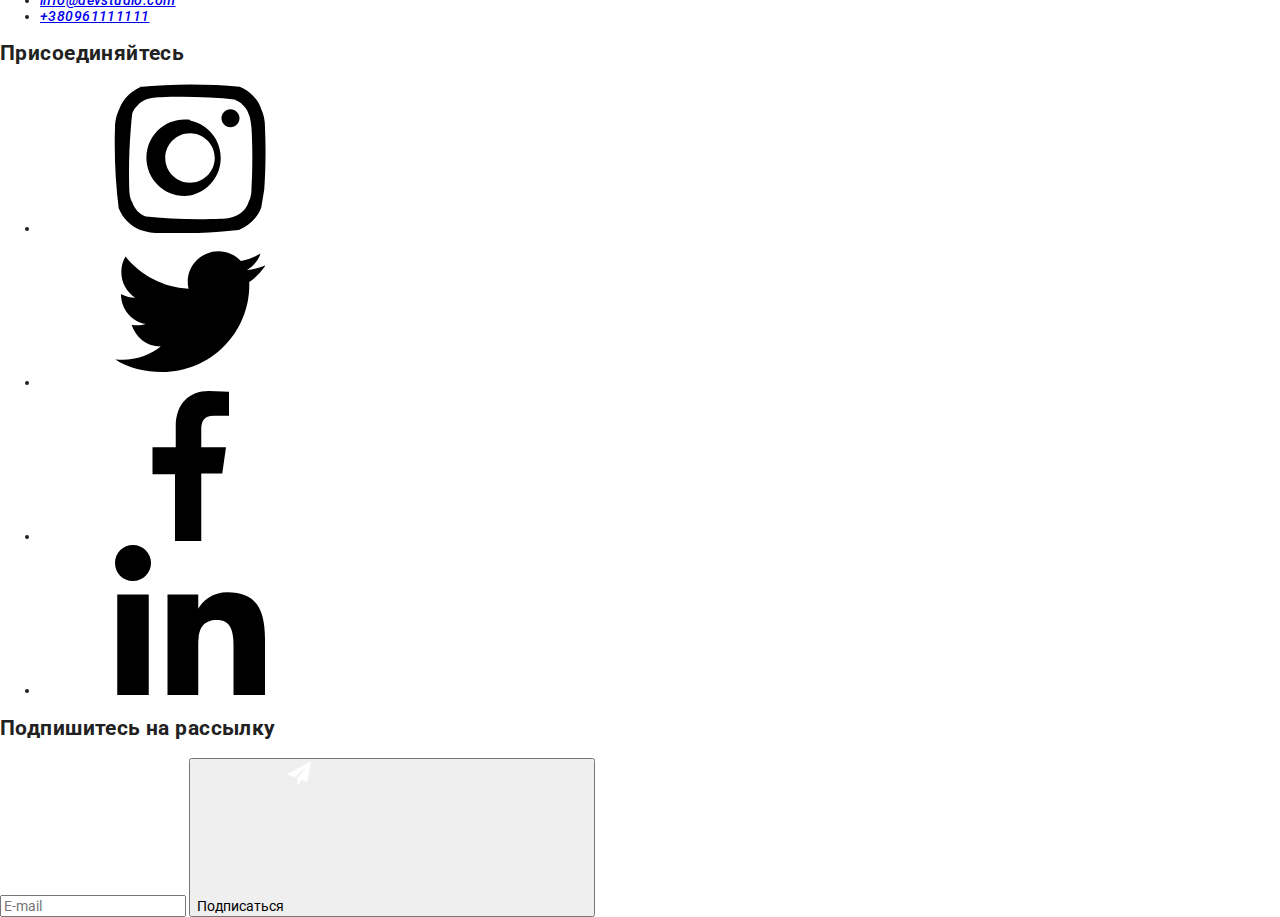
==== commit 973df46a: "додає файли scss" ====
--- a/index.html
+++ b/index.html
@@ -9,7 +9,7 @@
     <link rel="preconnect" href="https://fonts.gstatic.com" crossorigin>
     <link href="https://fonts.googleapis.com/css2?family=Raleway:wght@700&family=Roboto:wght@400;500;700;900&display=swap" rel="stylesheet">
     <link rel="stylesheet" href="https://cdnjs.cloudflare.com/ajax/libs/modern-normalize/1.1.0/modern-normalize.min.css">
-    <link rel="stylesheet" href="./css/style.css">
+    <link rel="stylesheet" href="./css/main.min.css">
 
 </head>
 <body>
--- a/css/main.min.css
+++ b/css/main.min.css
@@ -0,0 +1 @@
+:root{--main-font: Roboto, sans-serif;--secondary-font: Raleway, sans-serif;--main-font-sz: 14px;--secondary-font-sz: 16px;--primary-font-sz: 36px;--fourth-font-sz: 18px;--main-font-weight: 500;--secondary-font-weight: 700;--primary-font-weight: 400;--main-leter-spacing: 0.03em;--secondary-leter-spacing: 0.02em;--primary-leter-spacing: 0.06em;--main-txt-clr: #212121;--secondary-txt-clr: #757575;--primary-txt-clr: #2196f3;--color-rdba: rgba(255, 255, 255, 0.6);--fill-color: #afb1b8;--main-line-hght: 1.14;--secondary-line-hght: 1.17;--primary-line-hght: 1.71;--fourth-line-hght: 1.19;--main-address__link: #ffffff;--secondary-address__link: #2f303a;--main-text-decor: none;--project-border-color: #EEEEEE;--transition: 250ms cubic-bezier(0.4, 0, 0.2, 1)}:root{--main-font: Roboto, sans-serif;--secondary-font: Raleway, sans-serif;--main-font-sz: 14px;--secondary-font-sz: 16px;--primary-font-sz: 36px;--fourth-font-sz: 18px;--main-font-weight: 500;--secondary-font-weight: 700;--primary-font-weight: 400;--main-leter-spacing: 0.03em;--secondary-leter-spacing: 0.02em;--primary-leter-spacing: 0.06em;--main-txt-clr: #212121;--secondary-txt-clr: #757575;--primary-txt-clr: #2196f3;--color-rdba: rgba(255, 255, 255, 0.6);--fill-color: #afb1b8;--main-line-hght: 1.14;--secondary-line-hght: 1.17;--primary-line-hght: 1.71;--fourth-line-hght: 1.19;--main-address__link: #ffffff;--secondary-address__link: #2f303a;--main-text-decor: none;--project-border-color: #EEEEEE;--transition: 250ms cubic-bezier(0.4, 0, 0.2, 1)}body{font-family:var(--main-font);font-size:var(--main-font-sz);text-decoration:var(--main-text-decor);line-height:var(--main-line-hght);letter-spacing:var(--main-leter-spacing);font-weight:var(--main-font-weight);color:var(--main-txt-clr)}/*# sourceMappingURL=main.min.css.map */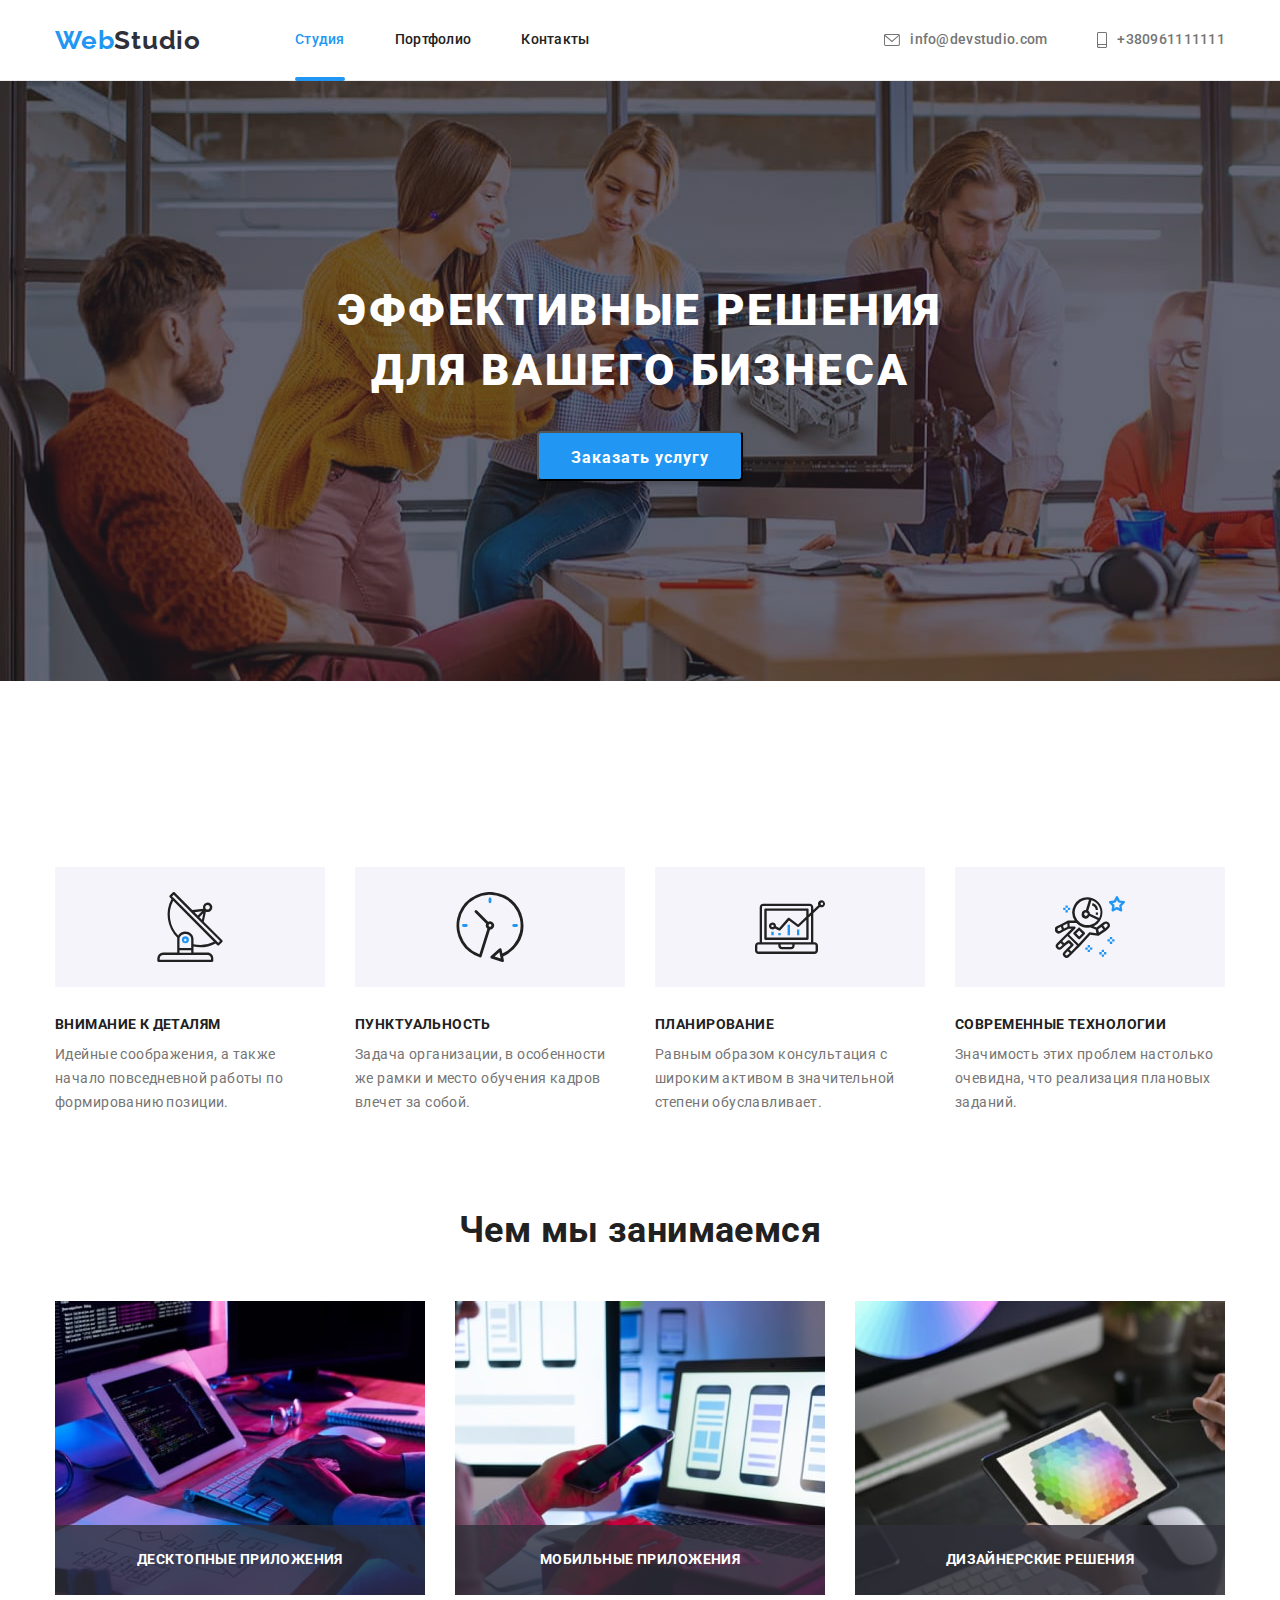
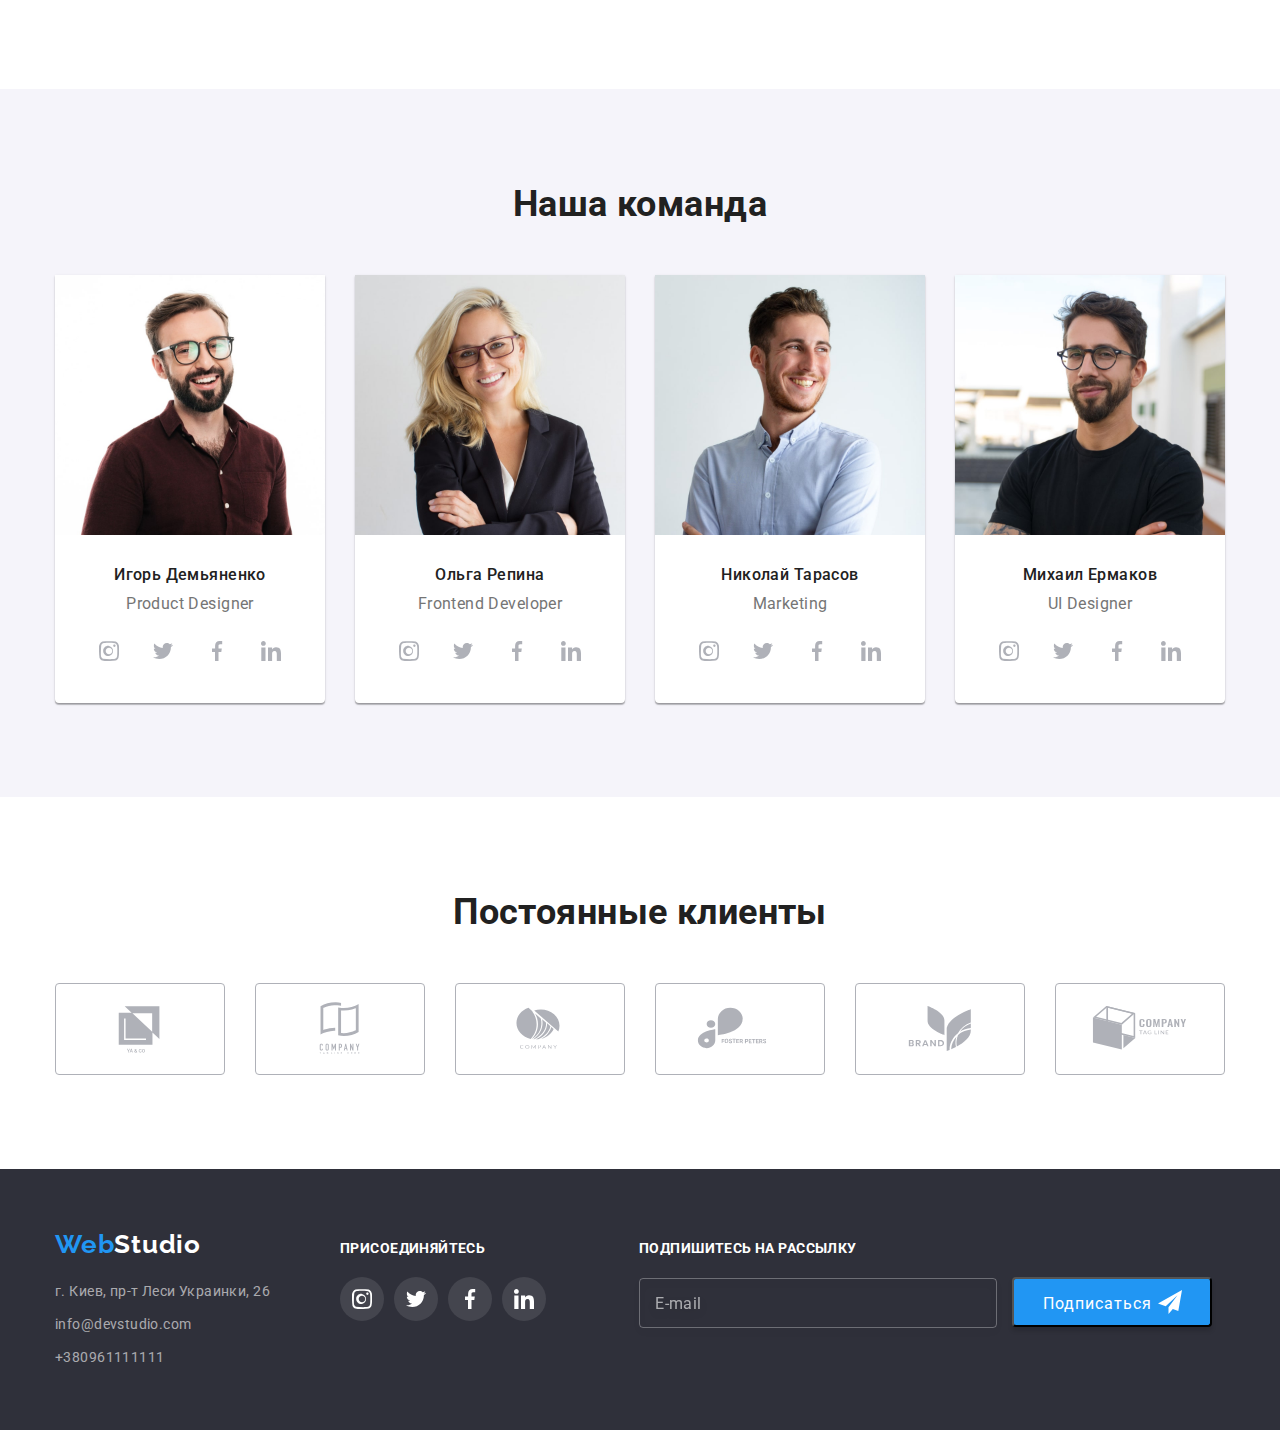
==== commit 21ed4c14: "виправляє помилки у scss" ====
--- a/index.html
+++ b/index.html
@@ -10,6 +10,7 @@
     <link href="https://fonts.googleapis.com/css2?family=Raleway:wght@700&family=Roboto:wght@400;500;700;900&display=swap" rel="stylesheet">
     <link rel="stylesheet" href="https://cdnjs.cloudflare.com/ajax/libs/modern-normalize/1.1.0/modern-normalize.min.css">
     <link rel="stylesheet" href="./css/main.min.css">
+
 
 </head>
 <body>
--- a/css/main.min.css
+++ b/css/main.min.css
@@ -1 +1 @@
-:root{--main-font: Roboto, sans-serif;--secondary-font: Raleway, sans-serif;--main-font-sz: 14px;--secondary-font-sz: 16px;--primary-font-sz: 36px;--fourth-font-sz: 18px;--main-font-weight: 500;--secondary-font-weight: 700;--primary-font-weight: 400;--main-leter-spacing: 0.03em;--secondary-leter-spacing: 0.02em;--primary-leter-spacing: 0.06em;--main-txt-clr: #212121;--secondary-txt-clr: #757575;--primary-txt-clr: #2196f3;--color-rdba: rgba(255, 255, 255, 0.6);--fill-color: #afb1b8;--main-line-hght: 1.14;--secondary-line-hght: 1.17;--primary-line-hght: 1.71;--fourth-line-hght: 1.19;--main-address__link: #ffffff;--secondary-address__link: #2f303a;--main-text-decor: none;--project-border-color: #EEEEEE;--transition: 250ms cubic-bezier(0.4, 0, 0.2, 1)}:root{--main-font: Roboto, sans-serif;--secondary-font: Raleway, sans-serif;--main-font-sz: 14px;--secondary-font-sz: 16px;--primary-font-sz: 36px;--fourth-font-sz: 18px;--main-font-weight: 500;--secondary-font-weight: 700;--primary-font-weight: 400;--main-leter-spacing: 0.03em;--secondary-leter-spacing: 0.02em;--primary-leter-spacing: 0.06em;--main-txt-clr: #212121;--secondary-txt-clr: #757575;--primary-txt-clr: #2196f3;--color-rdba: rgba(255, 255, 255, 0.6);--fill-color: #afb1b8;--main-line-hght: 1.14;--secondary-line-hght: 1.17;--primary-line-hght: 1.71;--fourth-line-hght: 1.19;--main-address__link: #ffffff;--secondary-address__link: #2f303a;--main-text-decor: none;--project-border-color: #EEEEEE;--transition: 250ms cubic-bezier(0.4, 0, 0.2, 1)}body{font-family:var(--main-font);font-size:var(--main-font-sz);text-decoration:var(--main-text-decor);line-height:var(--main-line-hght);letter-spacing:var(--main-leter-spacing);font-weight:var(--main-font-weight);color:var(--main-txt-clr)}/*# sourceMappingURL=main.min.css.map */+:root{--main-font: Roboto, sans-serif;--secondary-font: Raleway, sans-serif;--main-font-sz: 14px;--secondary-font-sz: 16px;--primary-font-sz: 36px;--fourth-font-sz: 18px;--main-font-weight: 500;--secondary-font-weight: 700;--primary-font-weight: 400;--main-leter-spacing: 0.03em;--secondary-leter-spacing: 0.02em;--primary-leter-spacing: 0.06em;--main-txt-clr: #212121;--secondary-txt-clr: #757575;--primary-txt-clr: #2196f3;--color-rdba: rgba(255, 255, 255, 0.6);--fill-color: #afb1b8;--main-line-hght: 1.14;--secondary-line-hght: 1.17;--primary-line-hght: 1.71;--fourth-line-hght: 1.19;--main-address__link: #ffffff;--secondary-address__link: #2f303a;--main-text-decor: none;--project-border-color: #EEEEEE;--transition: 250ms cubic-bezier(0.4, 0, 0.2, 1)}h1,h2,h3,p,ul,li{margin:0;padding:0}.features,.work,.team,.address,.menu__item,.content,.main-navigation__list,.main-contacts{list-style:none}body{font-family:var(--main-font);font-size:var(--main-font-sz);text-decoration:var(--main-text-decor);line-height:var(--main-line-hght);letter-spacing:var(--main-leter-spacing);font-weight:var(--main-font-weight);color:var(--main-txt-clr)}.menu,.features,.work,.team{display:flex}.section__title--hidden{visibility:hidden;margin:0}.container{max-width:1200px;margin:0 auto;padding-left:15px;padding-right:15px}.section{padding:94px 0}.section__title{font-weight:var(--secondary-font-weight);font-size:var(--primary-font-sz);line-height:var(--secondary-line-hght);text-align:center;margin-bottom:50px}.section__tittle{position:absolute;white-space:nowrap;width:1px;height:1px;overflow:hidden;border:0;padding:0;clip:rect(0 0 0 0);clip-path:inset(50%);margin:-1px}.logo{font-family:var(--secondary-font);font-weight:var(--secondary-font-weight);font-size:26px;line-height:1.19;letter-spacing:.03em;text-decoration:none;outline:none;color:var(--primary-txt-clr)}.logo__footer{display:inline-block;margin-bottom:20px;outline:none}.logo__label{color:var(--secondary-address__link)}.logo__label--inverse{color:var(--main-address__link)}.main-navigation__list{letter-spacing:var(--secondary-leter-spacing);display:flex;margin-left:94px;user-select:none}.main-navigation__link:hover,.main-navigation__link:focus{color:var(--primary-txt-clr)}.main-navigation__link{color:var(--main-txt-clr);text-decoration:var(--main-text-decor);display:block;padding-top:32px;padding-bottom:32px;transition:color var(--transition);outline:none}.main-navigation__item{position:relative}.main-navigation__link::after{position:absolute;bottom:-1px;right:0;content:"";display:inline-flex;width:100%;height:4px;background-color:#2196f3;border-radius:2px;transform:scale(0);opacity:0;transition:transform var(--transition),opacity var(--transition)}.main-navigation__link:hover::after,.main-navigation__link:focus::after,.main-navigation__link.main-navigation__link--current{color:#2196f3}.main-navigation__link--current::after{transform:scale(1);opacity:1}.main-contacts__link:hover,.main-contacts__link:focus{color:var(--primary-txt-clr);fill:var(--primary-txt-clr)}.main-contacts__link{color:var(--secondary-txt-clr);text-decoration:var(--main-text-decor);display:block;padding-top:32px;padding-bottom:32px;transition:color var(--transition);outline:none}.main-contacts{letter-spacing:var(--secondary-leter-spacing);color:var(--secondary-txt-clr);margin-left:auto;display:flex}.header{border-bottom:1px solid #ececec}.header>.container{display:flex}.main-navigation{display:flex;align-items:center}.main-navigation__item:not(:last-child),.main-contacts__item:not(:last-child){margin-right:50px}.main-contacts__icon{height:12px;width:16px;margin-right:10px;fill:currentColor}.main-contacts__icon--alteration{height:16px;width:10px;margin-right:10px;fill:currentColor}.main-contacts__link{display:inline-flex;align-items:center;padding-top:32px;padding-bottom:32px}.team__name{font-size:var(--secondary-font-sz);line-height:var(--fourth-line-hght);text-align:center;font-weight:500;margin-bottom:10px}.team__text{text-align:center;font-weight:var(--primary-font-weight);font-size:var(--secondary-font-sz);line-height:var(--fourth-line-hght);color:var(--secondary-txt-clr)}.team__item{box-shadow:0px 1px 3px rgba(0,0,0,.12),0px 1px 1px rgba(0,0,0,.14),0px 2px 1px rgba(0,0,0,.2);border-radius:0px 0px 4px 4px;background-color:#fff}.team__section{background-color:#f5f4fa}.team__thumb{display:block}.team__meta{padding-top:30px;padding-bottom:16px}.social{display:flex;justify-content:center;gap:10px;list-style:none;margin-bottom:30px}.social__link:hover,.social__link:focus{fill:var(--main-address__link);background-color:var(--primary-txt-clr)}.social__link{display:inline-flex;justify-content:center;align-items:center;width:44px;height:44px;fill:var(--fill-color);background-color:#fff;border-radius:50%;transition:fill var(--transition),background-color var(--transition);outline:none}.social__icon{width:20px;height:20px}.form__checkbox{position:absolute;width:1px;height:1px;margin:-1px;border:0;padding:0;clip:rect(0 0 0 0);overflow:hidden}.form__checkbox:checked+.icon{background-color:#2196f3;border-color:#2196f3;background-image:url(../images/check2.svg);background-size:contain;background-origin:border-box}.form__check-link{text-decoration:none;color:#2196f3;text-decoration:underline;margin-left:4px}.form__input{margin:0;padding-left:42px;height:40px;outline:none;border:1px solid rgba(33,33,33,.2);box-sizing:border-box;border-radius:4px;transition:color var(--transition)}.form__input:hover,.form__input:focus{border-color:#2196f3;cursor:pointer}.form__input:hover+.form__icon svg,.form__input:focus+.form__icon svg{fill:#2196f3}.form__label{font-style:normal;font-weight:400;font-size:12px;line-height:1.17;letter-spacing:.01em;color:#757575;text-align:left;margin-top:10px;margin-bottom:4px}.form__label--direction-top{margin-top:12px}.form__label-check{display:flex;align-items:center;margin-top:20px;margin-left:13px;font-style:normal;font-weight:400;font-size:14px;line-height:1.71;letter-spacing:.03em;color:#757575}textarea{resize:none;border:1px solid rgba(33,33,33,.2);box-sizing:border-box;border-radius:4px;padding:12px 16px;width:448px;height:120px;outline:none}.form__textarea::placeholder{font-style:normal;font-weight:400;font-size:12px;line-height:1.16;letter-spacing:.01em;color:rgba(117,117,117,.5)}.form__textarea:hover,.form__textarea:focus{border-color:#2196f3;cursor:pointer}.form__button{width:200px;height:50px;left:164px;background:#2196f3;border-radius:4px;border:1px solid rgba(0,0,0,0);font-style:normal;font-weight:700;font-size:16px;line-height:1.87;margin-top:30px;align-items:center;text-align:center;letter-spacing:.06em;color:#fff}.form__button:hover{cursor:pointer;box-shadow:0px 4px 4px rgba(0,0,0,.15)}.icon{display:inline-block;border:2px solid #212121;width:16px;height:15px;border-radius:4px;margin-right:7px}.form__icon{position:absolute;top:43px;left:14px;display:inline-block}.form__icons{fill:#212121}.form__icon svg:hover,.form__icon svg:focus{fill:#2196f3;cursor:pointer}.form__field{position:relative;display:flex;flex-direction:column;margin-left:40px;margin-right:40px}.backdrop{position:fixed;top:0;left:0;width:100%;height:100%;background:rgba(0,0,0,.2);z-index:3;transition:opacity var(--transition);opacity:1}.backdrop.is-hidden .modal{transform:translate(-50%, -50%);transition:250ms ease-in}.backdrop.is-hidden{opacity:0;pointer-events:none}.modal__close-button{position:absolute;top:8px;right:8px;width:30px;height:30px;padding:5px;fill:#000;background-color:#fff;border:1px solid rgba(0,0,0,.1);border-radius:50%;cursor:pointer;transition:fill var(--transition)}.modal__close-icon{height:18px;width:18px}.modal__close-button:hover,.modal__close-button:focus{fill:#2196f3}.modal{position:absolute;top:50%;left:50%;transform:translate(-50%, -50%);transition:250ms ease-in;opacity:1;height:581px;width:528px;padding-top:40px;background-color:#fff;border-radius:4px}.modal__tittle{font-style:normal;font-weight:700;font-size:20px;line-height:1.15;text-align:center;letter-spacing:.03em;color:#212121}.banner{background-color:var(--secondary-address__link);text-align:center;padding:200px 0}.banner__overlay{max-width:1600px;margin-right:auto;margin-left:auto;background-color:#c4c4c4;background-image:linear-gradient(to right, rgba(47, 48, 58, 0.4), rgba(47, 48, 58, 0.4)),url(../images/background.jpg)}.banner__tittle{line-height:1.36;font-family:Roboto;font-style:normal;font-weight:900;font-size:44px;text-align:center;letter-spacing:.06em;text-transform:uppercase;color:#fff;margin-bottom:30px;max-width:696px;margin-left:auto;margin-right:auto;user-select:none}.banner__button{font-weight:var(--secondary-font-weight);font-size:var(--secondary-font-sz);line-height:1.87;align-items:center;text-align:center;letter-spacing:var(--primary-leter-spacing);color:var(--main-address__link);background:var(--primary-txt-clr);box-shadow:0px 4px 4px rgba(0,0,0,.15);border-radius:4px;min-width:200px;height:50px;left:700px;top:430px;padding:10px 32px;user-select:none;outline:none}.features__label{visibility:hidden}.features__title{font-weight:var(--secondary-font-weight);font-size:var(--main-font-sz);text-transform:uppercase;margin-top:30px;margin-bottom:10px}.features__text{font-weight:var(--primary-font-weight);line-height:var(--primary-line-hght);color:var(--secondary-txt-clr);margin-bottom:0px}.features__item:not(:last-child),.work__item:not(:last-child),.team__item:not(:last-child){margin-right:30px}.features__background{height:120px;width:270px;display:inline-flex;align-items:center;justify-content:center;background-color:#f5f4fa}.features__icon{height:70px;width:70px}.features__text{max-width:270px}.features__section{padding-bottom:0}.features,.work,.team{justify-content:space-around}.work__container{padding-top:0}.work__tittle{font-weight:var(--secondary-font-weight);font-size:var(--primary-font-sz);line-height:var(--secondary-line-hght);margin-bottom:50px;text-align:center}.work__tittle,.team-maintittle,.clients_tittle{font-size:var(--primary-font-sz);line-height:var(--secondary-line-hght);font-weight:var(--secondary-font-weight);text-align:center}.work__thumb{position:relative;width:100%;height:294px;z-index:1}.work__thumb img{display:block}.work__text-area{position:absolute;width:100%;height:70px;background:rgba(47,48,58,.8);bottom:0}.work__text{font-style:normal;font-weight:700;font-size:14px;line-height:1.14;text-align:center;letter-spacing:.03em;text-transform:uppercase;color:#fff;padding-top:27px;align-items:center;user-select:none}.clients{display:flex;justify-content:center;gap:30px;list-style:none}.clients__link{display:inline-flex;justify-content:center;align-items:center;width:170px;height:92px;fill:var(--fill-color);border:1px solid #afb1b8;border-radius:4px;transition:fill var(--transition),border-color var(--transition);outline:none}.clients__link:hover,.clients__link:focus{border-color:var(--primary-txt-clr);fill:var(--primary-txt-clr)}.clients__icon{width:106px;height:60px}.clients_tittle{margin-bottom:50px}.footer{background-color:var(--secondary-address__link);padding-bottom:60px;padding-top:60px;user-select:none}.footer__container{display:flex;align-items:baseline}.footer__flex:nth-child(1){margin-right:70px}.address__link--inverse{font-weight:var(--primary-font-weight);font-size:var(--main-font-sz);line-height:var(--primary-line-hght);color:var(--main-address__link);font-style:normal;text-decoration:var(--main-text-decor);margin-bottom:9px;outline:none}.address__list{font-weight:var(--primary-font-weight);font-size:var(--main-font-sz);line-height:var(--primary-line-hght);color:var(--color-rdba)}.address__list:not(:last-child){margin-bottom:9px}.address__link{font-style:normal;font-weight:var(--primary-font-weight);line-height:var(--primary-line-hght);color:var(--color-rdba);text-decoration:var(--main-text-decor);outline:none}.footer-social{display:flex;justify-content:center;gap:10px;list-style:none}.footer-social__link{fill:var(--main-address__link);background-color:rgba(255,255,255,.1);display:inline-flex;justify-content:center;align-items:center;width:44px;height:44px;border-radius:50%;transition:fill var(--transition),background-color var(--transition);outline:none}.footer-social__tittle{margin-bottom:20px;font-weight:700;font-size:14px;line-height:1.14;letter-spacing:.03em;text-transform:uppercase;color:var(--main-address__link)}.footer-social__icon{width:20px;height:20px}.footer-social__link:hover,.footer-social__link:focus{color:var(--main-address__link);background-color:var(--primary-txt-clr)}.subscribe{margin-left:93px}.subscribe__tittle{font-style:normal;font-weight:700;font-size:14px;line-height:1.14;letter-spacing:.03em;text-transform:uppercase;color:#fff;margin-bottom:20px}.subscribe__input{width:358px;height:50px;padding:16px 15px;font-size:16px;line-height:1.25;letter-spacing:.03em;border:1px solid rgba(255,255,255,.3);filter:drop-shadow(0px 4px 4px rgba(0, 0, 0, 0.15));border-radius:4px;background-color:rgba(0,0,0,0);color:#fff;outline:none}.subscribe__input::placeholder{color:rgba(255,255,255,.6)}.subscribe__button{position:relative;margin-left:12px;padding:10px 29px;padding-right:62px;width:200px;height:50px;font-size:16px;line-height:1.88;letter-spacing:.06em;color:#fff;background-color:#2196f3;box-shadow:0px 4px 4px rgba(0,0,0,.15);border-radius:4px}.subscribe__icon{position:absolute;right:28px;top:50%;transform:translatey(-50%);width:24px;height:24px;fill:#ececec}.menu__button:hover,.menu__button:focus{background-color:var(--primary-txt-clr);color:var(--main-address__link);box-shadow:0px 3px 1px rgba(0,0,0,.1),0px 1px 2px rgba(0,0,0,.08),0px 2px 2px rgba(0,0,0,.12)}.menu__button{font-family:Roboto;font-style:normal;font-weight:500;font-size:16px;line-height:1.62;text-align:center;letter-spacing:.03em;color:var(--main-txt-clr);background:#f5f4fa;border-radius:4px;border:1px solid rgba(0,0,0,0);padding:6px 22px;user-select:none;transition:color var(--transition),background-color var(--transition),box-shadow var(--transition);outline:none}.menu{justify-content:center;margin-bottom:50px}.menu__item:not(:last-child){margin-right:8px}.content__name{font-weight:var(--secondary-font-weight);font-size:var(--fourth-font-sz);line-height:2;letter-spacing:var(--primary-leter-spacing);color:var(--main-txt-clr);margin-bottom:4px}.content__text{font-weight:var(--primary-font-weight);font-size:var(--secondary-font-sz);line-height:1.87;color:var(--secondary-txt-clr)}.content__link{text-decoration:var(--main-text-decor);display:inline-block;transition:box-shadow var(--transition);outline:none}.content__image{display:block}.content{display:flex;flex-wrap:wrap;gap:30px}.content__meta{padding:20px 24px;border-right:1px solid var(--project-border-color);border-bottom:1px solid var(--project-border-color);border-left:1px solid var(--project-border-color)}.content__link:hover,.content__item:focus{box-shadow:0px 1px 1px rgba(0,0,0,.12),0px 4px 4px rgba(0,0,0,.06),1px 4px 6px rgba(0,0,0,.16)}.content__link:hover .content__popup,.content__link:focus .content__popup{transform:translateY(-100%)}.content__thumb{position:relative;overflow:hidden}.content__popup{position:absolute;height:294px;padding:63px 24px;background-color:rgba(33,150,243,.9);transform:translateY(0);transition:transform var(--transition)}.content__label{font-size:18px;line-height:1.56;letter-spacing:.03em;color:var(--main-address__link)}/*# sourceMappingURL=main.min.css.map */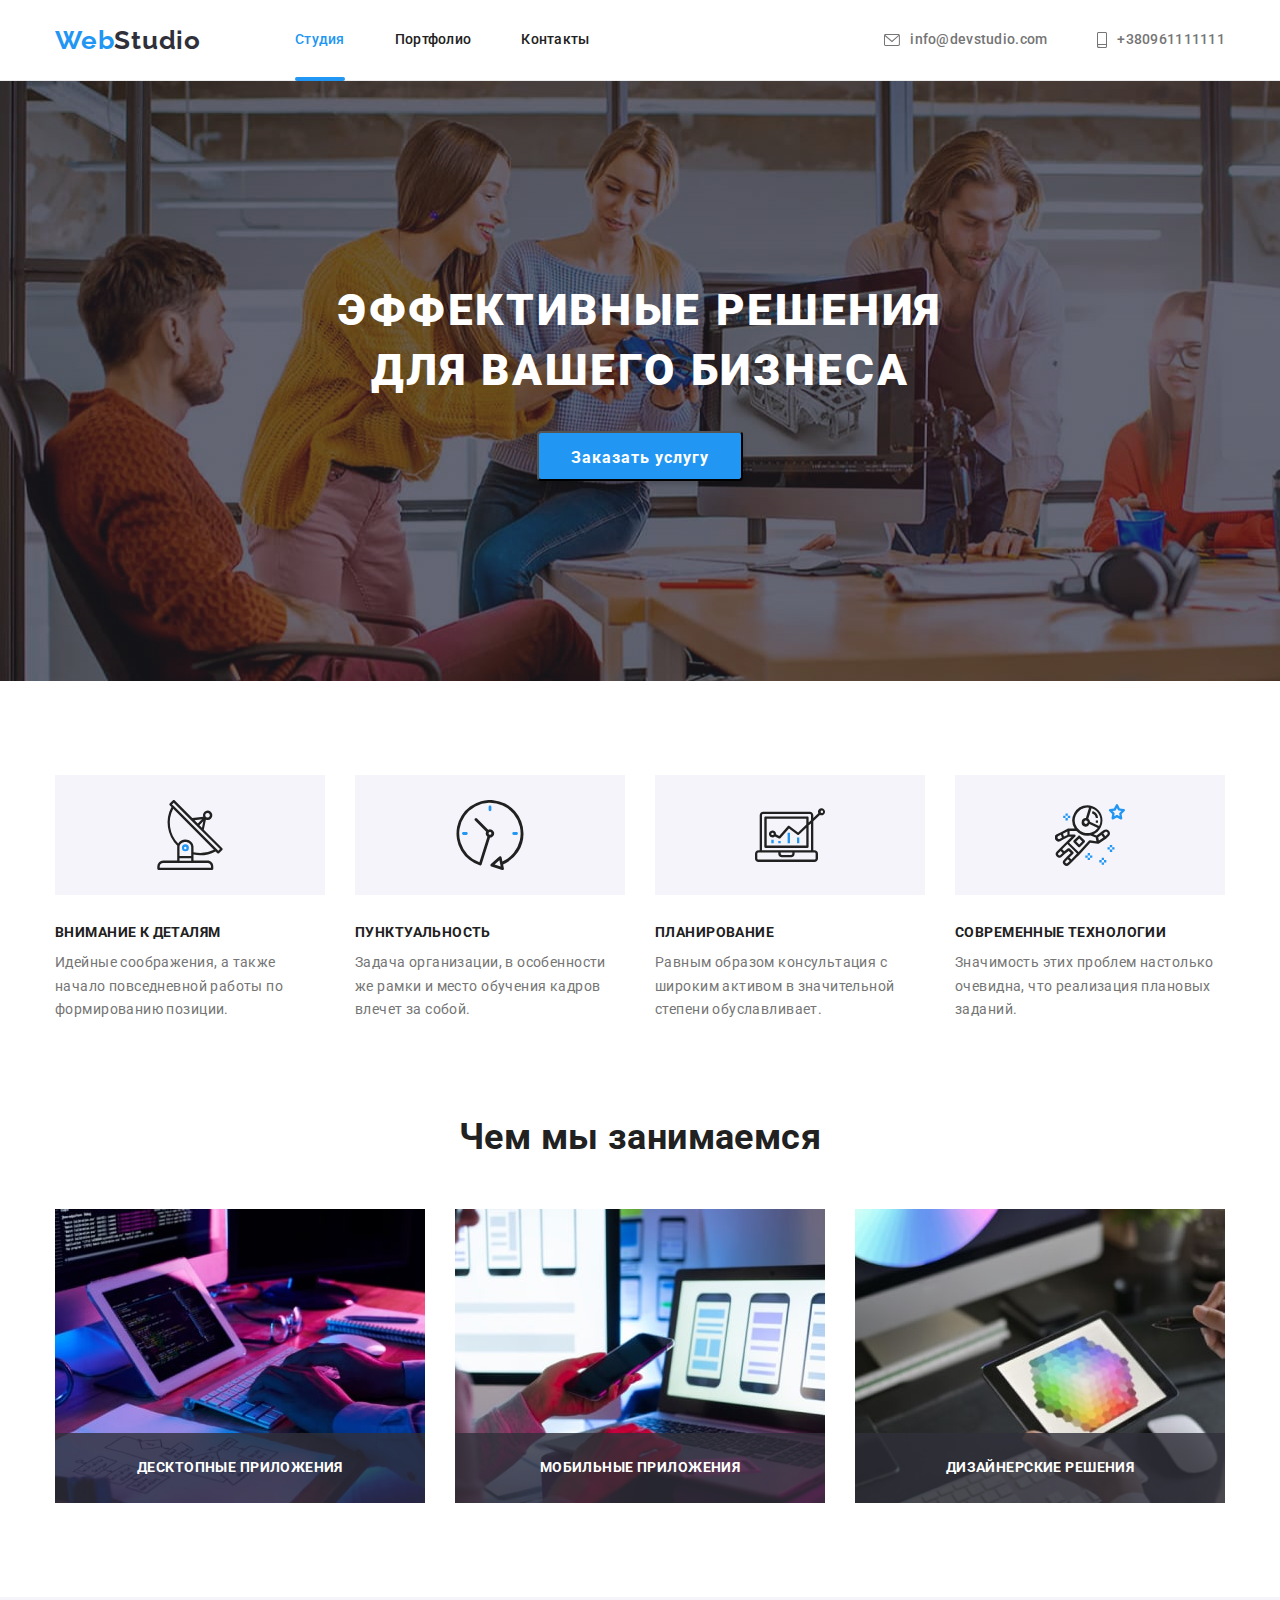
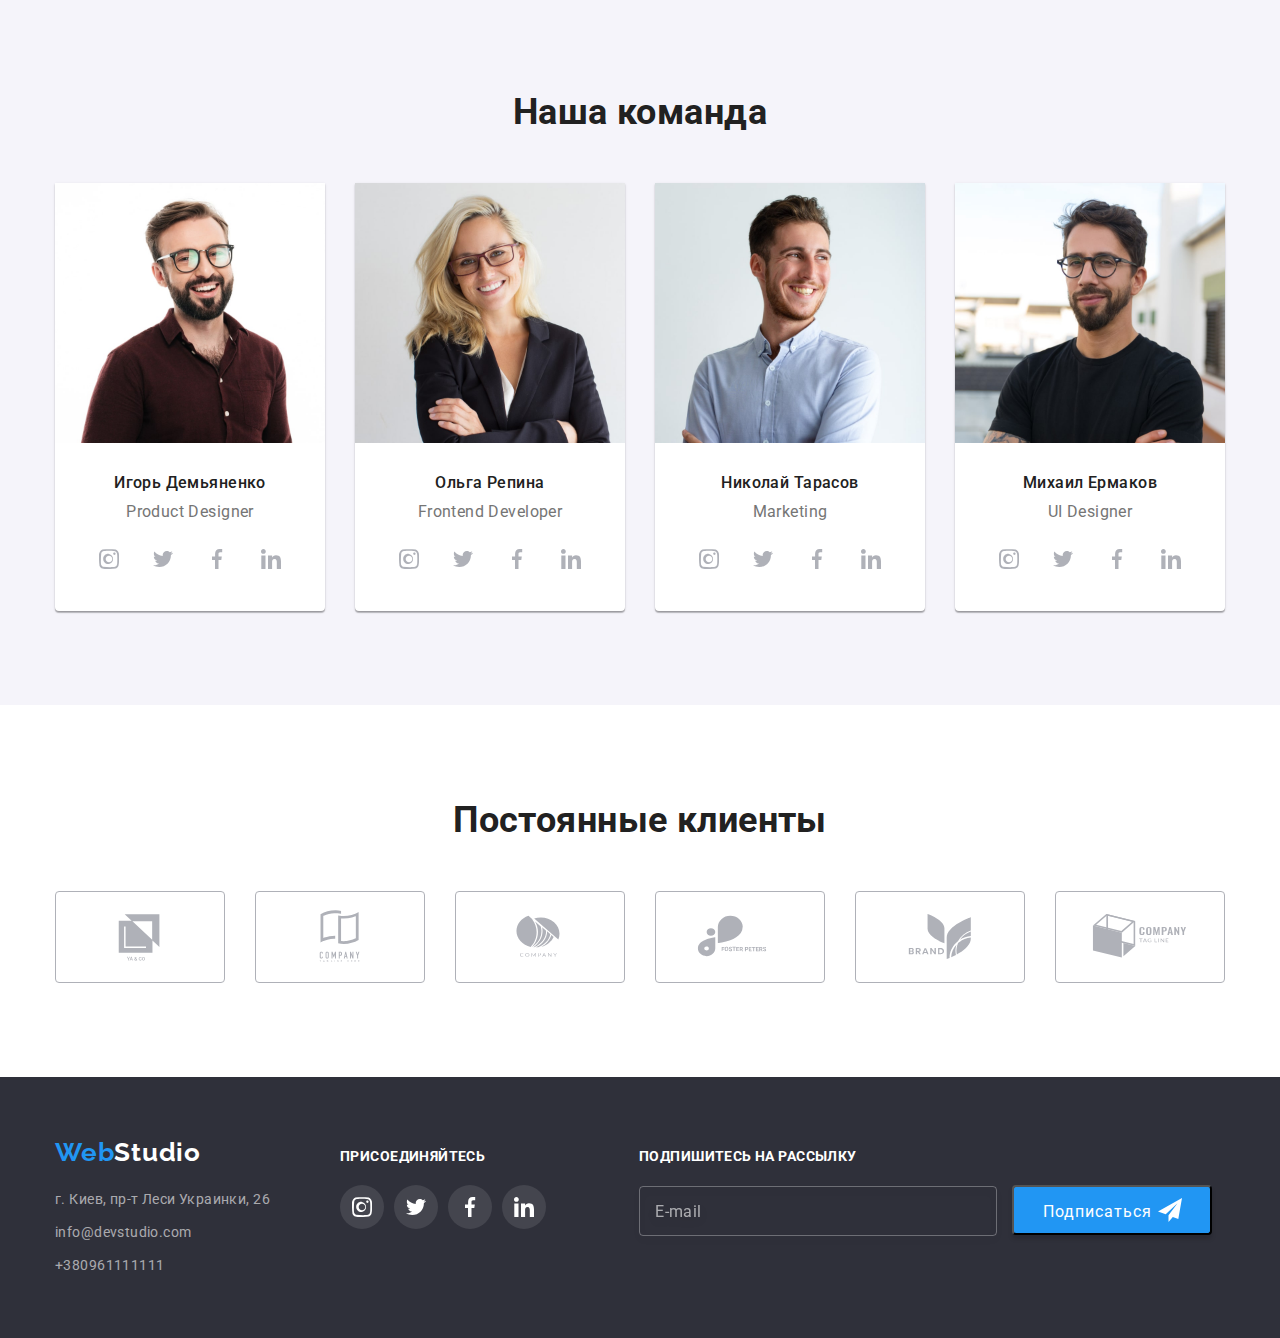
==== commit 4f1658aa: "забирає лишнє Н2" ====
--- a/index.html
+++ b/index.html
@@ -107,9 +107,8 @@
                 </div>
             </div>
         </section>
-        <section class="section features__section">
+        <section class="section features__section"> 
             <div class="container">
-                <h2 class="section__title section__title--hidden" aria-hidden="true" tabindex="-1">Особенности компании</h2>
                 <ul class="features">
                     <li class="features__item">
                         <div class="features__background">
--- a/css/main.min.css
+++ b/css/main.min.css
@@ -1 +1 @@
-:root{--main-font: Roboto, sans-serif;--secondary-font: Raleway, sans-serif;--main-font-sz: 14px;--secondary-font-sz: 16px;--primary-font-sz: 36px;--fourth-font-sz: 18px;--main-font-weight: 500;--secondary-font-weight: 700;--primary-font-weight: 400;--main-leter-spacing: 0.03em;--secondary-leter-spacing: 0.02em;--primary-leter-spacing: 0.06em;--main-txt-clr: #212121;--secondary-txt-clr: #757575;--primary-txt-clr: #2196f3;--color-rdba: rgba(255, 255, 255, 0.6);--fill-color: #afb1b8;--main-line-hght: 1.14;--secondary-line-hght: 1.17;--primary-line-hght: 1.71;--fourth-line-hght: 1.19;--main-address__link: #ffffff;--secondary-address__link: #2f303a;--main-text-decor: none;--project-border-color: #EEEEEE;--transition: 250ms cubic-bezier(0.4, 0, 0.2, 1)}h1,h2,h3,p,ul,li{margin:0;padding:0}.features,.work,.team,.address,.menu__item,.content,.main-navigation__list,.main-contacts{list-style:none}body{font-family:var(--main-font);font-size:var(--main-font-sz);text-decoration:var(--main-text-decor);line-height:var(--main-line-hght);letter-spacing:var(--main-leter-spacing);font-weight:var(--main-font-weight);color:var(--main-txt-clr)}.menu,.features,.work,.team{display:flex}.section__title--hidden{visibility:hidden;margin:0}.container{max-width:1200px;margin:0 auto;padding-left:15px;padding-right:15px}.section{padding:94px 0}.section__title{font-weight:var(--secondary-font-weight);font-size:var(--primary-font-sz);line-height:var(--secondary-line-hght);text-align:center;margin-bottom:50px}.section__tittle{position:absolute;white-space:nowrap;width:1px;height:1px;overflow:hidden;border:0;padding:0;clip:rect(0 0 0 0);clip-path:inset(50%);margin:-1px}.logo{font-family:var(--secondary-font);font-weight:var(--secondary-font-weight);font-size:26px;line-height:1.19;letter-spacing:.03em;text-decoration:none;outline:none;color:var(--primary-txt-clr)}.logo__footer{display:inline-block;margin-bottom:20px;outline:none}.logo__label{color:var(--secondary-address__link)}.logo__label--inverse{color:var(--main-address__link)}.main-navigation__list{letter-spacing:var(--secondary-leter-spacing);display:flex;margin-left:94px;user-select:none}.main-navigation__link:hover,.main-navigation__link:focus{color:var(--primary-txt-clr)}.main-navigation__link{color:var(--main-txt-clr);text-decoration:var(--main-text-decor);display:block;padding-top:32px;padding-bottom:32px;transition:color var(--transition);outline:none}.main-navigation__item{position:relative}.main-navigation__link::after{position:absolute;bottom:-1px;right:0;content:"";display:inline-flex;width:100%;height:4px;background-color:#2196f3;border-radius:2px;transform:scale(0);opacity:0;transition:transform var(--transition),opacity var(--transition)}.main-navigation__link:hover::after,.main-navigation__link:focus::after,.main-navigation__link.main-navigation__link--current{color:#2196f3}.main-navigation__link--current::after{transform:scale(1);opacity:1}.main-contacts__link:hover,.main-contacts__link:focus{color:var(--primary-txt-clr);fill:var(--primary-txt-clr)}.main-contacts__link{color:var(--secondary-txt-clr);text-decoration:var(--main-text-decor);display:block;padding-top:32px;padding-bottom:32px;transition:color var(--transition);outline:none}.main-contacts{letter-spacing:var(--secondary-leter-spacing);color:var(--secondary-txt-clr);margin-left:auto;display:flex}.header{border-bottom:1px solid #ececec}.header>.container{display:flex}.main-navigation{display:flex;align-items:center}.main-navigation__item:not(:last-child),.main-contacts__item:not(:last-child){margin-right:50px}.main-contacts__icon{height:12px;width:16px;margin-right:10px;fill:currentColor}.main-contacts__icon--alteration{height:16px;width:10px;margin-right:10px;fill:currentColor}.main-contacts__link{display:inline-flex;align-items:center;padding-top:32px;padding-bottom:32px}.team__name{font-size:var(--secondary-font-sz);line-height:var(--fourth-line-hght);text-align:center;font-weight:500;margin-bottom:10px}.team__text{text-align:center;font-weight:var(--primary-font-weight);font-size:var(--secondary-font-sz);line-height:var(--fourth-line-hght);color:var(--secondary-txt-clr)}.team__item{box-shadow:0px 1px 3px rgba(0,0,0,.12),0px 1px 1px rgba(0,0,0,.14),0px 2px 1px rgba(0,0,0,.2);border-radius:0px 0px 4px 4px;background-color:#fff}.team__section{background-color:#f5f4fa}.team__thumb{display:block}.team__meta{padding-top:30px;padding-bottom:16px}.social{display:flex;justify-content:center;gap:10px;list-style:none;margin-bottom:30px}.social__link:hover,.social__link:focus{fill:var(--main-address__link);background-color:var(--primary-txt-clr)}.social__link{display:inline-flex;justify-content:center;align-items:center;width:44px;height:44px;fill:var(--fill-color);background-color:#fff;border-radius:50%;transition:fill var(--transition),background-color var(--transition);outline:none}.social__icon{width:20px;height:20px}.form__checkbox{position:absolute;width:1px;height:1px;margin:-1px;border:0;padding:0;clip:rect(0 0 0 0);overflow:hidden}.form__checkbox:checked+.icon{background-color:#2196f3;border-color:#2196f3;background-image:url(../images/check2.svg);background-size:contain;background-origin:border-box}.form__check-link{text-decoration:none;color:#2196f3;text-decoration:underline;margin-left:4px}.form__input{margin:0;padding-left:42px;height:40px;outline:none;border:1px solid rgba(33,33,33,.2);box-sizing:border-box;border-radius:4px;transition:color var(--transition)}.form__input:hover,.form__input:focus{border-color:#2196f3;cursor:pointer}.form__input:hover+.form__icon svg,.form__input:focus+.form__icon svg{fill:#2196f3}.form__label{font-style:normal;font-weight:400;font-size:12px;line-height:1.17;letter-spacing:.01em;color:#757575;text-align:left;margin-top:10px;margin-bottom:4px}.form__label--direction-top{margin-top:12px}.form__label-check{display:flex;align-items:center;margin-top:20px;margin-left:13px;font-style:normal;font-weight:400;font-size:14px;line-height:1.71;letter-spacing:.03em;color:#757575}textarea{resize:none;border:1px solid rgba(33,33,33,.2);box-sizing:border-box;border-radius:4px;padding:12px 16px;width:448px;height:120px;outline:none}.form__textarea::placeholder{font-style:normal;font-weight:400;font-size:12px;line-height:1.16;letter-spacing:.01em;color:rgba(117,117,117,.5)}.form__textarea:hover,.form__textarea:focus{border-color:#2196f3;cursor:pointer}.form__button{width:200px;height:50px;left:164px;background:#2196f3;border-radius:4px;border:1px solid rgba(0,0,0,0);font-style:normal;font-weight:700;font-size:16px;line-height:1.87;margin-top:30px;align-items:center;text-align:center;letter-spacing:.06em;color:#fff}.form__button:hover{cursor:pointer;box-shadow:0px 4px 4px rgba(0,0,0,.15)}.icon{display:inline-block;border:2px solid #212121;width:16px;height:15px;border-radius:4px;margin-right:7px}.form__icon{position:absolute;top:43px;left:14px;display:inline-block}.form__icons{fill:#212121}.form__icon svg:hover,.form__icon svg:focus{fill:#2196f3;cursor:pointer}.form__field{position:relative;display:flex;flex-direction:column;margin-left:40px;margin-right:40px}.backdrop{position:fixed;top:0;left:0;width:100%;height:100%;background:rgba(0,0,0,.2);z-index:3;transition:opacity var(--transition);opacity:1}.backdrop.is-hidden .modal{transform:translate(-50%, -50%);transition:250ms ease-in}.backdrop.is-hidden{opacity:0;pointer-events:none}.modal__close-button{position:absolute;top:8px;right:8px;width:30px;height:30px;padding:5px;fill:#000;background-color:#fff;border:1px solid rgba(0,0,0,.1);border-radius:50%;cursor:pointer;transition:fill var(--transition)}.modal__close-icon{height:18px;width:18px}.modal__close-button:hover,.modal__close-button:focus{fill:#2196f3}.modal{position:absolute;top:50%;left:50%;transform:translate(-50%, -50%);transition:250ms ease-in;opacity:1;height:581px;width:528px;padding-top:40px;background-color:#fff;border-radius:4px}.modal__tittle{font-style:normal;font-weight:700;font-size:20px;line-height:1.15;text-align:center;letter-spacing:.03em;color:#212121}.banner{background-color:var(--secondary-address__link);text-align:center;padding:200px 0}.banner__overlay{max-width:1600px;margin-right:auto;margin-left:auto;background-color:#c4c4c4;background-image:linear-gradient(to right, rgba(47, 48, 58, 0.4), rgba(47, 48, 58, 0.4)),url(../images/background.jpg)}.banner__tittle{line-height:1.36;font-family:Roboto;font-style:normal;font-weight:900;font-size:44px;text-align:center;letter-spacing:.06em;text-transform:uppercase;color:#fff;margin-bottom:30px;max-width:696px;margin-left:auto;margin-right:auto;user-select:none}.banner__button{font-weight:var(--secondary-font-weight);font-size:var(--secondary-font-sz);line-height:1.87;align-items:center;text-align:center;letter-spacing:var(--primary-leter-spacing);color:var(--main-address__link);background:var(--primary-txt-clr);box-shadow:0px 4px 4px rgba(0,0,0,.15);border-radius:4px;min-width:200px;height:50px;left:700px;top:430px;padding:10px 32px;user-select:none;outline:none}.features__label{visibility:hidden}.features__title{font-weight:var(--secondary-font-weight);font-size:var(--main-font-sz);text-transform:uppercase;margin-top:30px;margin-bottom:10px}.features__text{font-weight:var(--primary-font-weight);line-height:var(--primary-line-hght);color:var(--secondary-txt-clr);margin-bottom:0px}.features__item:not(:last-child),.work__item:not(:last-child),.team__item:not(:last-child){margin-right:30px}.features__background{height:120px;width:270px;display:inline-flex;align-items:center;justify-content:center;background-color:#f5f4fa}.features__icon{height:70px;width:70px}.features__text{max-width:270px}.features__section{padding-bottom:0}.features,.work,.team{justify-content:space-around}.work__container{padding-top:0}.work__tittle{font-weight:var(--secondary-font-weight);font-size:var(--primary-font-sz);line-height:var(--secondary-line-hght);margin-bottom:50px;text-align:center}.work__tittle,.team-maintittle,.clients_tittle{font-size:var(--primary-font-sz);line-height:var(--secondary-line-hght);font-weight:var(--secondary-font-weight);text-align:center}.work__thumb{position:relative;width:100%;height:294px;z-index:1}.work__thumb img{display:block}.work__text-area{position:absolute;width:100%;height:70px;background:rgba(47,48,58,.8);bottom:0}.work__text{font-style:normal;font-weight:700;font-size:14px;line-height:1.14;text-align:center;letter-spacing:.03em;text-transform:uppercase;color:#fff;padding-top:27px;align-items:center;user-select:none}.clients{display:flex;justify-content:center;gap:30px;list-style:none}.clients__link{display:inline-flex;justify-content:center;align-items:center;width:170px;height:92px;fill:var(--fill-color);border:1px solid #afb1b8;border-radius:4px;transition:fill var(--transition),border-color var(--transition);outline:none}.clients__link:hover,.clients__link:focus{border-color:var(--primary-txt-clr);fill:var(--primary-txt-clr)}.clients__icon{width:106px;height:60px}.clients_tittle{margin-bottom:50px}.footer{background-color:var(--secondary-address__link);padding-bottom:60px;padding-top:60px;user-select:none}.footer__container{display:flex;align-items:baseline}.footer__flex:nth-child(1){margin-right:70px}.address__link--inverse{font-weight:var(--primary-font-weight);font-size:var(--main-font-sz);line-height:var(--primary-line-hght);color:var(--main-address__link);font-style:normal;text-decoration:var(--main-text-decor);margin-bottom:9px;outline:none}.address__list{font-weight:var(--primary-font-weight);font-size:var(--main-font-sz);line-height:var(--primary-line-hght);color:var(--color-rdba)}.address__list:not(:last-child){margin-bottom:9px}.address__link{font-style:normal;font-weight:var(--primary-font-weight);line-height:var(--primary-line-hght);color:var(--color-rdba);text-decoration:var(--main-text-decor);outline:none}.footer-social{display:flex;justify-content:center;gap:10px;list-style:none}.footer-social__link{fill:var(--main-address__link);background-color:rgba(255,255,255,.1);display:inline-flex;justify-content:center;align-items:center;width:44px;height:44px;border-radius:50%;transition:fill var(--transition),background-color var(--transition);outline:none}.footer-social__tittle{margin-bottom:20px;font-weight:700;font-size:14px;line-height:1.14;letter-spacing:.03em;text-transform:uppercase;color:var(--main-address__link)}.footer-social__icon{width:20px;height:20px}.footer-social__link:hover,.footer-social__link:focus{color:var(--main-address__link);background-color:var(--primary-txt-clr)}.subscribe{margin-left:93px}.subscribe__tittle{font-style:normal;font-weight:700;font-size:14px;line-height:1.14;letter-spacing:.03em;text-transform:uppercase;color:#fff;margin-bottom:20px}.subscribe__input{width:358px;height:50px;padding:16px 15px;font-size:16px;line-height:1.25;letter-spacing:.03em;border:1px solid rgba(255,255,255,.3);filter:drop-shadow(0px 4px 4px rgba(0, 0, 0, 0.15));border-radius:4px;background-color:rgba(0,0,0,0);color:#fff;outline:none}.subscribe__input::placeholder{color:rgba(255,255,255,.6)}.subscribe__button{position:relative;margin-left:12px;padding:10px 29px;padding-right:62px;width:200px;height:50px;font-size:16px;line-height:1.88;letter-spacing:.06em;color:#fff;background-color:#2196f3;box-shadow:0px 4px 4px rgba(0,0,0,.15);border-radius:4px}.subscribe__icon{position:absolute;right:28px;top:50%;transform:translatey(-50%);width:24px;height:24px;fill:#ececec}.menu__button:hover,.menu__button:focus{background-color:var(--primary-txt-clr);color:var(--main-address__link);box-shadow:0px 3px 1px rgba(0,0,0,.1),0px 1px 2px rgba(0,0,0,.08),0px 2px 2px rgba(0,0,0,.12)}.menu__button{font-family:Roboto;font-style:normal;font-weight:500;font-size:16px;line-height:1.62;text-align:center;letter-spacing:.03em;color:var(--main-txt-clr);background:#f5f4fa;border-radius:4px;border:1px solid rgba(0,0,0,0);padding:6px 22px;user-select:none;transition:color var(--transition),background-color var(--transition),box-shadow var(--transition);outline:none}.menu{justify-content:center;margin-bottom:50px}.menu__item:not(:last-child){margin-right:8px}.content__name{font-weight:var(--secondary-font-weight);font-size:var(--fourth-font-sz);line-height:2;letter-spacing:var(--primary-leter-spacing);color:var(--main-txt-clr);margin-bottom:4px}.content__text{font-weight:var(--primary-font-weight);font-size:var(--secondary-font-sz);line-height:1.87;color:var(--secondary-txt-clr)}.content__link{text-decoration:var(--main-text-decor);display:inline-block;transition:box-shadow var(--transition);outline:none}.content__image{display:block}.content{display:flex;flex-wrap:wrap;gap:30px}.content__meta{padding:20px 24px;border-right:1px solid var(--project-border-color);border-bottom:1px solid var(--project-border-color);border-left:1px solid var(--project-border-color)}.content__link:hover,.content__item:focus{box-shadow:0px 1px 1px rgba(0,0,0,.12),0px 4px 4px rgba(0,0,0,.06),1px 4px 6px rgba(0,0,0,.16)}.content__link:hover .content__popup,.content__link:focus .content__popup{transform:translateY(-100%)}.content__thumb{position:relative;overflow:hidden}.content__popup{position:absolute;height:294px;padding:63px 24px;background-color:rgba(33,150,243,.9);transform:translateY(0);transition:transform var(--transition)}.content__label{font-size:18px;line-height:1.56;letter-spacing:.03em;color:var(--main-address__link)}/*# sourceMappingURL=main.min.css.map */+:root{--main-font: Roboto, sans-serif;--secondary-font: Raleway, sans-serif;--main-font-sz: 14px;--secondary-font-sz: 16px;--primary-font-sz: 36px;--fourth-font-sz: 18px;--main-font-weight: 500;--secondary-font-weight: 700;--primary-font-weight: 400;--main-leter-spacing: 0.03em;--secondary-leter-spacing: 0.02em;--primary-leter-spacing: 0.06em;--main-txt-clr: #212121;--secondary-txt-clr: #757575;--primary-txt-clr: #2196f3;--color-rdba: rgba(255, 255, 255, 0.6);--fill-color: #afb1b8;--main-line-hght: 1.14;--secondary-line-hght: 1.17;--primary-line-hght: 1.71;--fourth-line-hght: 1.19;--main-address__link: #ffffff;--secondary-address__link: #2f303a;--main-text-decor: none;--project-border-color: #EEEEEE;--transition: 250ms cubic-bezier(0.4, 0, 0.2, 1)}h1,h2,h3,p,ul,li{margin:0;padding:0}.features,.work,.team,.address,.menu__item,.content,.main-navigation__list,.main-contacts{list-style:none}body{font-family:var(--main-font);font-size:var(--main-font-sz);text-decoration:var(--main-text-decor);line-height:var(--main-line-hght);letter-spacing:var(--main-leter-spacing);font-weight:var(--main-font-weight);color:var(--main-txt-clr)}.menu,.features,.work,.team{display:flex}.container{max-width:1200px;margin:0 auto;padding-left:15px;padding-right:15px}.section{padding:94px 0}.section__title{font-weight:var(--secondary-font-weight);font-size:var(--primary-font-sz);line-height:var(--secondary-line-hght);text-align:center;margin-bottom:50px}.section__tittle{position:absolute;white-space:nowrap;width:1px;height:1px;overflow:hidden;border:0;padding:0;clip:rect(0 0 0 0);clip-path:inset(50%);margin:-1px}.logo{font-family:var(--secondary-font);font-weight:var(--secondary-font-weight);font-size:26px;line-height:1.19;letter-spacing:.03em;text-decoration:none;outline:none;color:var(--primary-txt-clr)}.logo__footer{display:inline-block;margin-bottom:20px;outline:none}.logo__label{color:var(--secondary-address__link)}.logo__label--inverse{color:var(--main-address__link)}.main-navigation__list{letter-spacing:var(--secondary-leter-spacing);display:flex;margin-left:94px;user-select:none}.main-navigation__link:hover,.main-navigation__link:focus{color:var(--primary-txt-clr)}.main-navigation__link{color:var(--main-txt-clr);text-decoration:var(--main-text-decor);display:block;padding-top:32px;padding-bottom:32px;transition:color var(--transition);outline:none}.main-navigation__item{position:relative}.main-navigation__link::after{position:absolute;bottom:-1px;right:0;content:"";display:inline-flex;width:100%;height:4px;background-color:#2196f3;border-radius:2px;transform:scale(0);opacity:0;transition:transform var(--transition),opacity var(--transition)}.main-navigation__link:hover::after,.main-navigation__link:focus::after,.main-navigation__link.main-navigation__link--current{color:#2196f3}.main-navigation__link--current::after{transform:scale(1);opacity:1}.main-contacts__link:hover,.main-contacts__link:focus{color:var(--primary-txt-clr);fill:var(--primary-txt-clr)}.main-contacts__link{color:var(--secondary-txt-clr);text-decoration:var(--main-text-decor);display:block;padding-top:32px;padding-bottom:32px;transition:color var(--transition);outline:none}.main-contacts{letter-spacing:var(--secondary-leter-spacing);color:var(--secondary-txt-clr);margin-left:auto;display:flex}.header{border-bottom:1px solid #ececec}.header>.container{display:flex}.main-navigation{display:flex;align-items:center}.main-navigation__item:not(:last-child),.main-contacts__item:not(:last-child){margin-right:50px}.main-contacts__icon{height:12px;width:16px;margin-right:10px;fill:currentColor}.main-contacts__icon--alteration{height:16px;width:10px;margin-right:10px;fill:currentColor}.main-contacts__link{display:inline-flex;align-items:center;padding-top:32px;padding-bottom:32px}.team__name{font-size:var(--secondary-font-sz);line-height:var(--fourth-line-hght);text-align:center;font-weight:500;margin-bottom:10px}.team__text{text-align:center;font-weight:var(--primary-font-weight);font-size:var(--secondary-font-sz);line-height:var(--fourth-line-hght);color:var(--secondary-txt-clr)}.team__item{box-shadow:0px 1px 3px rgba(0,0,0,.12),0px 1px 1px rgba(0,0,0,.14),0px 2px 1px rgba(0,0,0,.2);border-radius:0px 0px 4px 4px;background-color:#fff}.team__section{background-color:#f5f4fa}.team__thumb{display:block}.team__meta{padding-top:30px;padding-bottom:16px}.social{display:flex;justify-content:center;gap:10px;list-style:none;margin-bottom:30px}.social__link:hover,.social__link:focus{fill:var(--main-address__link);background-color:var(--primary-txt-clr)}.social__link{display:inline-flex;justify-content:center;align-items:center;width:44px;height:44px;fill:var(--fill-color);background-color:#fff;border-radius:50%;transition:fill var(--transition),background-color var(--transition);outline:none}.social__icon{width:20px;height:20px}.form__checkbox{position:absolute;width:1px;height:1px;margin:-1px;border:0;padding:0;clip:rect(0 0 0 0);overflow:hidden}.form__checkbox:checked+.icon{background-color:#2196f3;border-color:#2196f3;background-image:url(../images/check2.svg);background-size:contain;background-origin:border-box}.form__check-link{text-decoration:none;color:#2196f3;text-decoration:underline;margin-left:4px}.form__input{margin:0;padding-left:42px;height:40px;outline:none;border:1px solid rgba(33,33,33,.2);box-sizing:border-box;border-radius:4px;transition:color var(--transition)}.form__input:hover,.form__input:focus{border-color:#2196f3;cursor:pointer}.form__input:hover+.form__icon svg,.form__input:focus+.form__icon svg{fill:#2196f3}.form__label{font-style:normal;font-weight:400;font-size:12px;line-height:1.17;letter-spacing:.01em;color:#757575;text-align:left;margin-top:10px;margin-bottom:4px}.form__label--direction-top{margin-top:12px}.form__label-check{display:flex;align-items:center;margin-top:20px;margin-left:13px;font-style:normal;font-weight:400;font-size:14px;line-height:1.71;letter-spacing:.03em;color:#757575}textarea{resize:none;border:1px solid rgba(33,33,33,.2);box-sizing:border-box;border-radius:4px;padding:12px 16px;width:448px;height:120px;outline:none}.form__textarea::placeholder{font-style:normal;font-weight:400;font-size:12px;line-height:1.16;letter-spacing:.01em;color:rgba(117,117,117,.5)}.form__textarea:hover,.form__textarea:focus{border-color:#2196f3;cursor:pointer}.form__button{width:200px;height:50px;left:164px;background:#2196f3;border-radius:4px;border:1px solid rgba(0,0,0,0);font-style:normal;font-weight:700;font-size:16px;line-height:1.87;margin-top:30px;align-items:center;text-align:center;letter-spacing:.06em;color:#fff}.form__button:hover{cursor:pointer;box-shadow:0px 4px 4px rgba(0,0,0,.15)}.icon{display:inline-block;border:2px solid #212121;width:16px;height:15px;border-radius:4px;margin-right:7px}.form__icon{position:absolute;top:43px;left:14px;display:inline-block}.form__icons{fill:#212121}.form__icon svg:hover,.form__icon svg:focus{fill:#2196f3;cursor:pointer}.form__field{position:relative;display:flex;flex-direction:column;margin-left:40px;margin-right:40px}.backdrop{position:fixed;top:0;left:0;width:100%;height:100%;background:rgba(0,0,0,.2);z-index:3;transition:opacity var(--transition);opacity:1}.backdrop.is-hidden .modal{transform:translate(-50%, -50%);transition:250ms ease-in}.backdrop.is-hidden{opacity:0;pointer-events:none}.modal__close-button{position:absolute;top:8px;right:8px;width:30px;height:30px;padding:5px;fill:#000;background-color:#fff;border:1px solid rgba(0,0,0,.1);border-radius:50%;cursor:pointer;transition:fill var(--transition)}.modal__close-icon{height:18px;width:18px}.modal__close-button:hover,.modal__close-button:focus{fill:#2196f3}.modal{position:absolute;top:50%;left:50%;transform:translate(-50%, -50%);transition:250ms ease-in;opacity:1;height:581px;width:528px;padding-top:40px;background-color:#fff;border-radius:4px}.modal__tittle{font-style:normal;font-weight:700;font-size:20px;line-height:1.15;text-align:center;letter-spacing:.03em;color:#212121}.banner{background-color:var(--secondary-address__link);text-align:center;padding:200px 0}.banner__overlay{max-width:1600px;margin-right:auto;margin-left:auto;background-color:#c4c4c4;background-image:linear-gradient(to right, rgba(47, 48, 58, 0.4), rgba(47, 48, 58, 0.4)),url(../images/background.jpg)}.banner__tittle{line-height:1.36;font-family:Roboto;font-style:normal;font-weight:900;font-size:44px;text-align:center;letter-spacing:.06em;text-transform:uppercase;color:#fff;margin-bottom:30px;max-width:696px;margin-left:auto;margin-right:auto;user-select:none}.banner__button{font-weight:var(--secondary-font-weight);font-size:var(--secondary-font-sz);line-height:1.87;align-items:center;text-align:center;letter-spacing:var(--primary-leter-spacing);color:var(--main-address__link);background:var(--primary-txt-clr);box-shadow:0px 4px 4px rgba(0,0,0,.15);border-radius:4px;min-width:200px;height:50px;left:700px;top:430px;padding:10px 32px;user-select:none;outline:none}.features__label{visibility:hidden}.features__title{font-weight:var(--secondary-font-weight);font-size:var(--main-font-sz);text-transform:uppercase;margin-top:30px;margin-bottom:10px}.features__text{font-weight:var(--primary-font-weight);line-height:var(--primary-line-hght);color:var(--secondary-txt-clr);margin-bottom:0px}.features__item:not(:last-child),.work__item:not(:last-child),.team__item:not(:last-child){margin-right:30px}.features__background{height:120px;width:270px;display:inline-flex;align-items:center;justify-content:center;background-color:#f5f4fa}.features__icon{height:70px;width:70px}.features__text{max-width:270px}.features__section{padding-bottom:0}.features,.work,.team{justify-content:space-around}.work__container{padding-top:0}.work__tittle{font-weight:var(--secondary-font-weight);font-size:var(--primary-font-sz);line-height:var(--secondary-line-hght);margin-bottom:50px;text-align:center}.work__tittle,.team-maintittle,.clients_tittle{font-size:var(--primary-font-sz);line-height:var(--secondary-line-hght);font-weight:var(--secondary-font-weight);text-align:center}.work__thumb{position:relative;width:100%;height:294px;z-index:1}.work__thumb img{display:block}.work__text-area{position:absolute;width:100%;height:70px;background:rgba(47,48,58,.8);bottom:0}.work__text{font-style:normal;font-weight:700;font-size:14px;line-height:1.14;text-align:center;letter-spacing:.03em;text-transform:uppercase;color:#fff;padding-top:27px;align-items:center;user-select:none}.clients{display:flex;justify-content:center;gap:30px;list-style:none}.clients__link{display:inline-flex;justify-content:center;align-items:center;width:170px;height:92px;fill:var(--fill-color);border:1px solid #afb1b8;border-radius:4px;transition:fill var(--transition),border-color var(--transition);outline:none}.clients__link:hover,.clients__link:focus{border-color:var(--primary-txt-clr);fill:var(--primary-txt-clr)}.clients__icon{width:106px;height:60px}.clients_tittle{margin-bottom:50px}.footer{background-color:var(--secondary-address__link);padding-bottom:60px;padding-top:60px;user-select:none}.footer__container{display:flex;align-items:baseline}.footer__flex:nth-child(1){margin-right:70px}.address__link--inverse{font-weight:var(--primary-font-weight);font-size:var(--main-font-sz);line-height:var(--primary-line-hght);color:var(--main-address__link);font-style:normal;text-decoration:var(--main-text-decor);margin-bottom:9px;outline:none}.address__list{font-weight:var(--primary-font-weight);font-size:var(--main-font-sz);line-height:var(--primary-line-hght);color:var(--color-rdba)}.address__list:not(:last-child){margin-bottom:9px}.address__link{font-style:normal;font-weight:var(--primary-font-weight);line-height:var(--primary-line-hght);color:var(--color-rdba);text-decoration:var(--main-text-decor);outline:none}.footer-social{display:flex;justify-content:center;gap:10px;list-style:none}.footer-social__link{fill:var(--main-address__link);background-color:rgba(255,255,255,.1);display:inline-flex;justify-content:center;align-items:center;width:44px;height:44px;border-radius:50%;transition:fill var(--transition),background-color var(--transition);outline:none}.footer-social__tittle{margin-bottom:20px;font-weight:700;font-size:14px;line-height:1.14;letter-spacing:.03em;text-transform:uppercase;color:var(--main-address__link)}.footer-social__icon{width:20px;height:20px}.footer-social__link:hover,.footer-social__link:focus{color:var(--main-address__link);background-color:var(--primary-txt-clr)}.subscribe{margin-left:93px}.subscribe__tittle{font-style:normal;font-weight:700;font-size:14px;line-height:1.14;letter-spacing:.03em;text-transform:uppercase;color:#fff;margin-bottom:20px}.subscribe__input{width:358px;height:50px;padding:16px 15px;font-size:16px;line-height:1.25;letter-spacing:.03em;border:1px solid rgba(255,255,255,.3);filter:drop-shadow(0px 4px 4px rgba(0, 0, 0, 0.15));border-radius:4px;background-color:rgba(0,0,0,0);color:#fff;outline:none}.subscribe__input::placeholder{color:rgba(255,255,255,.6)}.subscribe__button{position:relative;margin-left:12px;padding:10px 29px;padding-right:62px;width:200px;height:50px;font-size:16px;line-height:1.88;letter-spacing:.06em;color:#fff;background-color:#2196f3;box-shadow:0px 4px 4px rgba(0,0,0,.15);border-radius:4px}.subscribe__icon{position:absolute;right:28px;top:50%;transform:translatey(-50%);width:24px;height:24px;fill:#ececec}.menu__button:hover,.menu__button:focus{background-color:var(--primary-txt-clr);color:var(--main-address__link);box-shadow:0px 3px 1px rgba(0,0,0,.1),0px 1px 2px rgba(0,0,0,.08),0px 2px 2px rgba(0,0,0,.12)}.menu__button{font-family:Roboto;font-style:normal;font-weight:500;font-size:16px;line-height:1.62;text-align:center;letter-spacing:.03em;color:var(--main-txt-clr);background:#f5f4fa;border-radius:4px;border:1px solid rgba(0,0,0,0);padding:6px 22px;user-select:none;transition:color var(--transition),background-color var(--transition),box-shadow var(--transition);outline:none}.menu{justify-content:center;margin-bottom:50px}.menu__item:not(:last-child){margin-right:8px}.content__name{font-weight:var(--secondary-font-weight);font-size:var(--fourth-font-sz);line-height:2;letter-spacing:var(--primary-leter-spacing);color:var(--main-txt-clr);margin-bottom:4px}.content__text{font-weight:var(--primary-font-weight);font-size:var(--secondary-font-sz);line-height:1.87;color:var(--secondary-txt-clr)}.content__link{text-decoration:var(--main-text-decor);display:inline-block;transition:box-shadow var(--transition);outline:none}.content__image{display:block}.content{display:flex;flex-wrap:wrap;gap:30px}.content__meta{padding:20px 24px;border-right:1px solid var(--project-border-color);border-bottom:1px solid var(--project-border-color);border-left:1px solid var(--project-border-color)}.content__link:hover,.content__item:focus{box-shadow:0px 1px 1px rgba(0,0,0,.12),0px 4px 4px rgba(0,0,0,.06),1px 4px 6px rgba(0,0,0,.16)}.content__link:hover .content__popup,.content__link:focus .content__popup{transform:translateY(-100%)}.content__thumb{position:relative;overflow:hidden}.content__popup{position:absolute;height:294px;padding:63px 24px;background-color:rgba(33,150,243,.9);transform:translateY(0);transition:transform var(--transition)}.content__label{font-size:18px;line-height:1.56;letter-spacing:.03em;color:var(--main-address__link)}.section__title--hidden{visibility:hidden;margin:0;padding:0}/*# sourceMappingURL=main.min.css.map */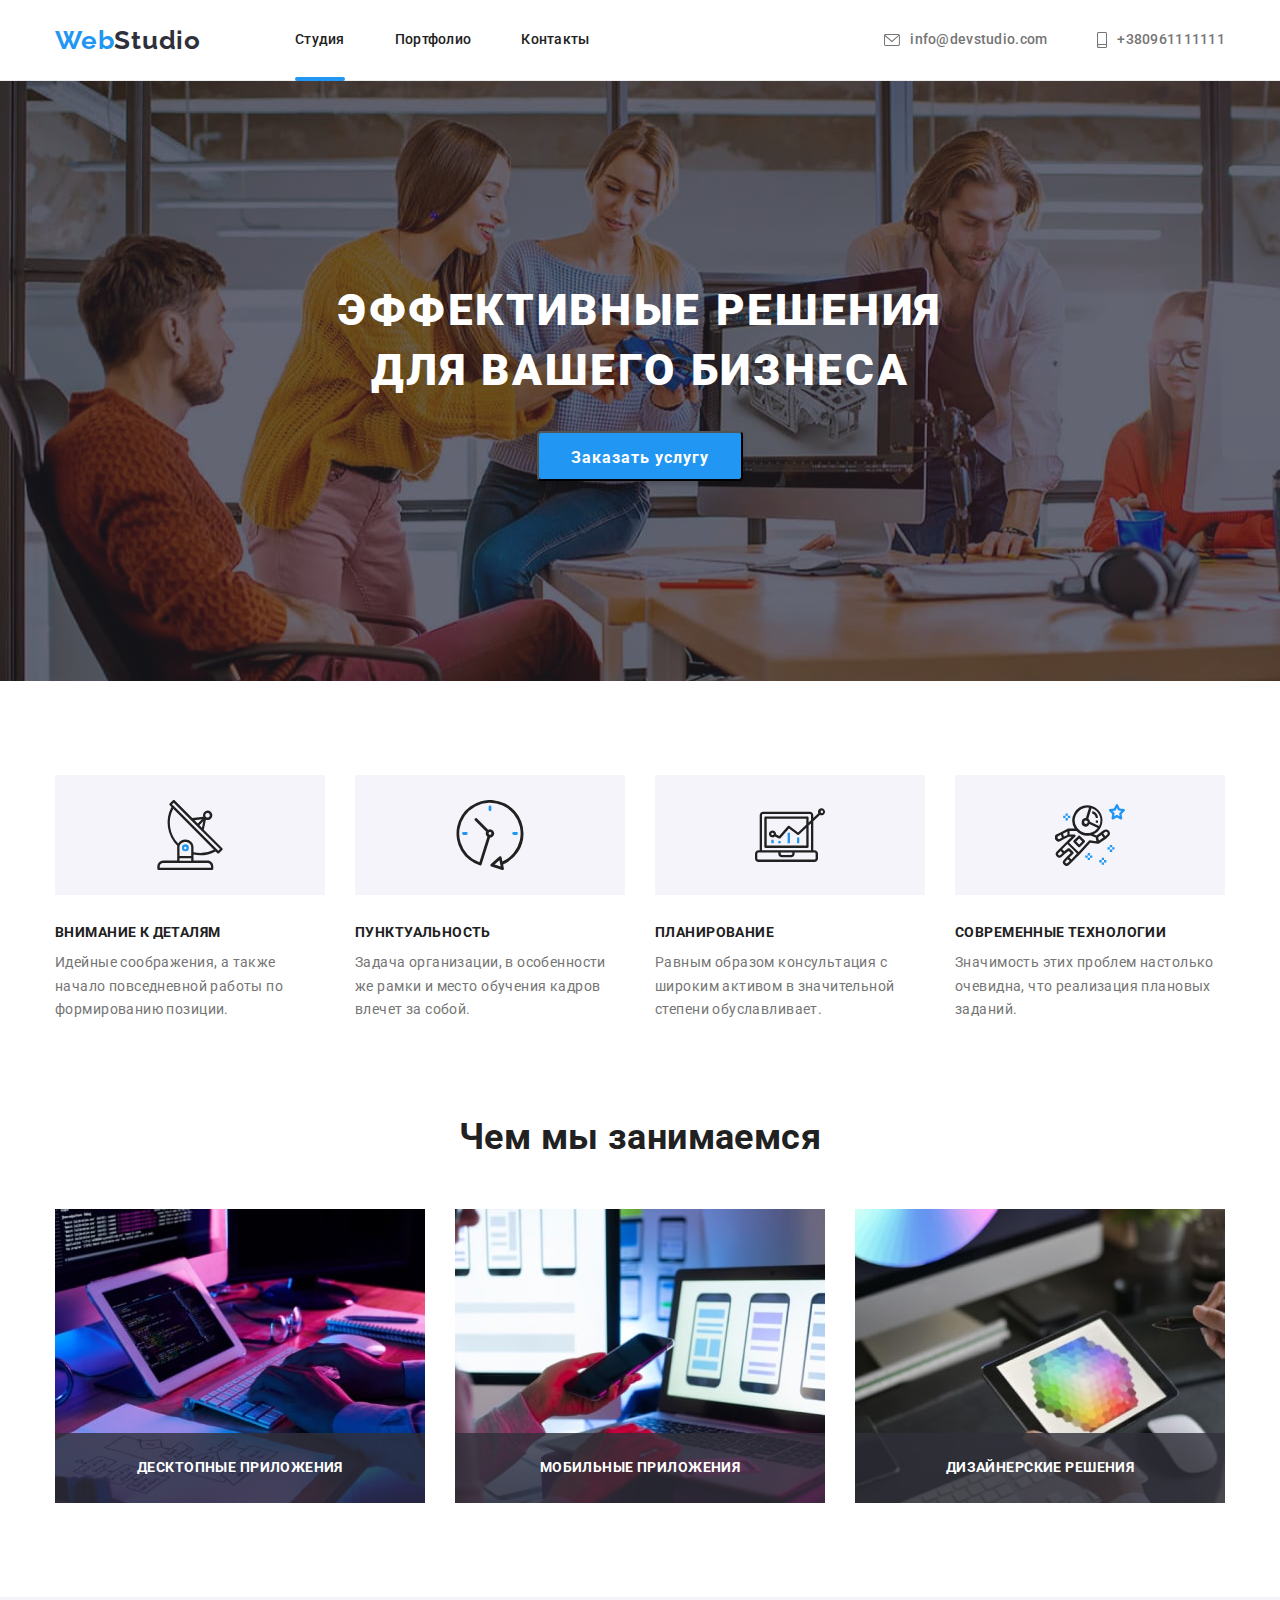
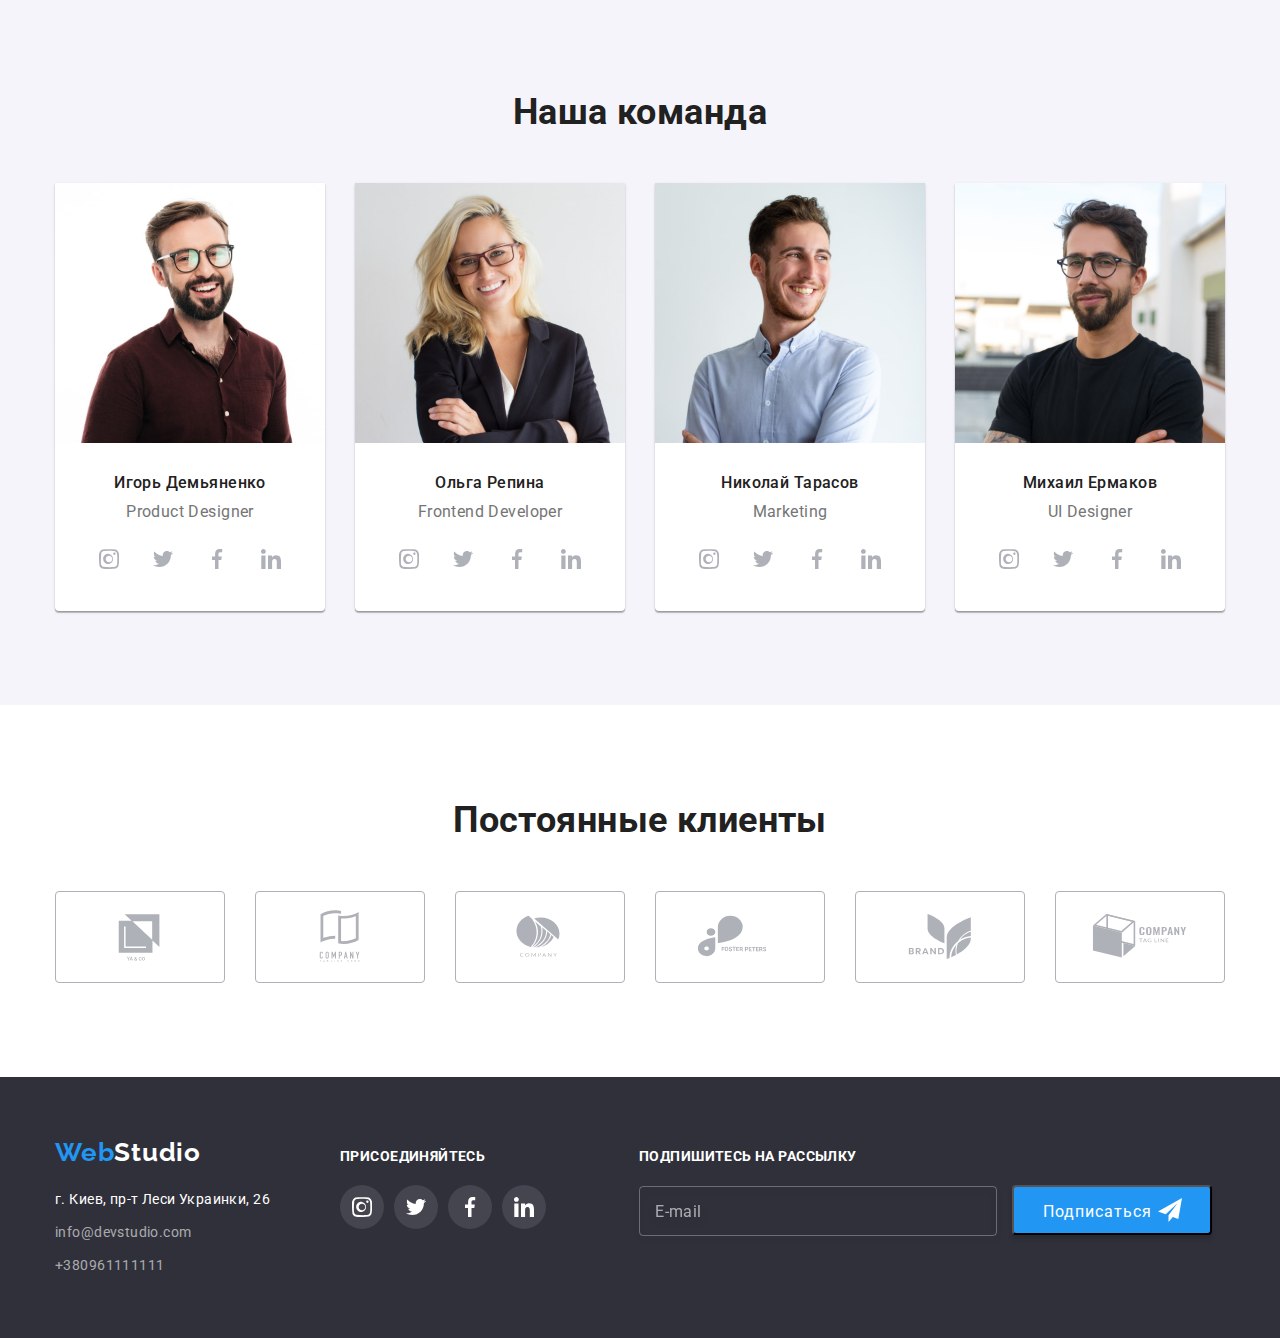
==== commit 52c0e3d7: "переробляє scss по ВЕМ" ====
--- a/index.html
+++ b/index.html
@@ -67,7 +67,7 @@
                                     <label class="form__label form__label--direction-top" for="name">Имя</label>
                                     <input class="form__input" type="text" name="name" id="name" />
                                     <span class="form__icon">
-                                        <svg width="15" height="13">
+                                        <svg class="form__icons" width="15" height="13">
                                             <use href="./images/icons.svg#name"></use>
                                         </svg>
                                     </span>
@@ -76,7 +76,7 @@
                                     <label class="form__label" for="tel">Телефон</label>
                                         <input class="form__input" type="tel" name="telephone" id="tel" />
                                     <span class="form__icon">
-                                        <svg width="13" height="13">
+                                        <svg class="form__icons" width="13" height="13">
                                             <use href="./images/icons.svg#phone"></use>
                                         </svg>
                                     </span>
@@ -85,7 +85,7 @@
                                     <label class="form__label" for="mail">Почта</label>
                                     <input class="form__input" type="email" name="mail" id="mail"/>
                                     <span class="form__icon">
-                                        <svg width="15" height="12">
+                                        <svg class="form__icons" width="15" height="12">
                                             <use href="./images/icons.svg#mail"></use>
                                         </svg>
                                     </span>
@@ -107,7 +107,7 @@
                 </div>
             </div>
         </section>
-        <section class="section features__section"> 
+        <section class="section features__section">
             <div class="container">
                 <ul class="features">
                     <li class="features__item">
@@ -149,7 +149,7 @@
                 </ul>
             </div>
         </section>
-        <section class="section"><!--<Блок Чем мы занимаемся-->
+        <section class="section">
             <div class="container">
                 <h2 class="work__tittle">Чем мы занимаемся</h2>
                 <ul class="work">
@@ -180,7 +180,7 @@
                 </ul>
             </div>
         </section>
-        <section class="section team__section"><!--Блок Наша команда-->
+        <section class="section team__section">
             <div class="container">
                 <h2 class="section__title">Наша команда</h2>
                 <ul class="team">
--- a/css/main.min.css
+++ b/css/main.min.css
@@ -1 +1 @@
-:root{--main-font: Roboto, sans-serif;--secondary-font: Raleway, sans-serif;--main-font-sz: 14px;--secondary-font-sz: 16px;--primary-font-sz: 36px;--fourth-font-sz: 18px;--main-font-weight: 500;--secondary-font-weight: 700;--primary-font-weight: 400;--main-leter-spacing: 0.03em;--secondary-leter-spacing: 0.02em;--primary-leter-spacing: 0.06em;--main-txt-clr: #212121;--secondary-txt-clr: #757575;--primary-txt-clr: #2196f3;--color-rdba: rgba(255, 255, 255, 0.6);--fill-color: #afb1b8;--main-line-hght: 1.14;--secondary-line-hght: 1.17;--primary-line-hght: 1.71;--fourth-line-hght: 1.19;--main-address__link: #ffffff;--secondary-address__link: #2f303a;--main-text-decor: none;--project-border-color: #EEEEEE;--transition: 250ms cubic-bezier(0.4, 0, 0.2, 1)}h1,h2,h3,p,ul,li{margin:0;padding:0}.features,.work,.team,.address,.menu__item,.content,.main-navigation__list,.main-contacts{list-style:none}body{font-family:var(--main-font);font-size:var(--main-font-sz);text-decoration:var(--main-text-decor);line-height:var(--main-line-hght);letter-spacing:var(--main-leter-spacing);font-weight:var(--main-font-weight);color:var(--main-txt-clr)}.menu,.features,.work,.team{display:flex}.container{max-width:1200px;margin:0 auto;padding-left:15px;padding-right:15px}.section{padding:94px 0}.section__title{font-weight:var(--secondary-font-weight);font-size:var(--primary-font-sz);line-height:var(--secondary-line-hght);text-align:center;margin-bottom:50px}.section__tittle{position:absolute;white-space:nowrap;width:1px;height:1px;overflow:hidden;border:0;padding:0;clip:rect(0 0 0 0);clip-path:inset(50%);margin:-1px}.logo{font-family:var(--secondary-font);font-weight:var(--secondary-font-weight);font-size:26px;line-height:1.19;letter-spacing:.03em;text-decoration:none;outline:none;color:var(--primary-txt-clr)}.logo__footer{display:inline-block;margin-bottom:20px;outline:none}.logo__label{color:var(--secondary-address__link)}.logo__label--inverse{color:var(--main-address__link)}.main-navigation__list{letter-spacing:var(--secondary-leter-spacing);display:flex;margin-left:94px;user-select:none}.main-navigation__link:hover,.main-navigation__link:focus{color:var(--primary-txt-clr)}.main-navigation__link{color:var(--main-txt-clr);text-decoration:var(--main-text-decor);display:block;padding-top:32px;padding-bottom:32px;transition:color var(--transition);outline:none}.main-navigation__item{position:relative}.main-navigation__link::after{position:absolute;bottom:-1px;right:0;content:"";display:inline-flex;width:100%;height:4px;background-color:#2196f3;border-radius:2px;transform:scale(0);opacity:0;transition:transform var(--transition),opacity var(--transition)}.main-navigation__link:hover::after,.main-navigation__link:focus::after,.main-navigation__link.main-navigation__link--current{color:#2196f3}.main-navigation__link--current::after{transform:scale(1);opacity:1}.main-contacts__link:hover,.main-contacts__link:focus{color:var(--primary-txt-clr);fill:var(--primary-txt-clr)}.main-contacts__link{color:var(--secondary-txt-clr);text-decoration:var(--main-text-decor);display:block;padding-top:32px;padding-bottom:32px;transition:color var(--transition);outline:none}.main-contacts{letter-spacing:var(--secondary-leter-spacing);color:var(--secondary-txt-clr);margin-left:auto;display:flex}.header{border-bottom:1px solid #ececec}.header>.container{display:flex}.main-navigation{display:flex;align-items:center}.main-navigation__item:not(:last-child),.main-contacts__item:not(:last-child){margin-right:50px}.main-contacts__icon{height:12px;width:16px;margin-right:10px;fill:currentColor}.main-contacts__icon--alteration{height:16px;width:10px;margin-right:10px;fill:currentColor}.main-contacts__link{display:inline-flex;align-items:center;padding-top:32px;padding-bottom:32px}.team__name{font-size:var(--secondary-font-sz);line-height:var(--fourth-line-hght);text-align:center;font-weight:500;margin-bottom:10px}.team__text{text-align:center;font-weight:var(--primary-font-weight);font-size:var(--secondary-font-sz);line-height:var(--fourth-line-hght);color:var(--secondary-txt-clr)}.team__item{box-shadow:0px 1px 3px rgba(0,0,0,.12),0px 1px 1px rgba(0,0,0,.14),0px 2px 1px rgba(0,0,0,.2);border-radius:0px 0px 4px 4px;background-color:#fff}.team__section{background-color:#f5f4fa}.team__thumb{display:block}.team__meta{padding-top:30px;padding-bottom:16px}.social{display:flex;justify-content:center;gap:10px;list-style:none;margin-bottom:30px}.social__link:hover,.social__link:focus{fill:var(--main-address__link);background-color:var(--primary-txt-clr)}.social__link{display:inline-flex;justify-content:center;align-items:center;width:44px;height:44px;fill:var(--fill-color);background-color:#fff;border-radius:50%;transition:fill var(--transition),background-color var(--transition);outline:none}.social__icon{width:20px;height:20px}.form__checkbox{position:absolute;width:1px;height:1px;margin:-1px;border:0;padding:0;clip:rect(0 0 0 0);overflow:hidden}.form__checkbox:checked+.icon{background-color:#2196f3;border-color:#2196f3;background-image:url(../images/check2.svg);background-size:contain;background-origin:border-box}.form__check-link{text-decoration:none;color:#2196f3;text-decoration:underline;margin-left:4px}.form__input{margin:0;padding-left:42px;height:40px;outline:none;border:1px solid rgba(33,33,33,.2);box-sizing:border-box;border-radius:4px;transition:color var(--transition)}.form__input:hover,.form__input:focus{border-color:#2196f3;cursor:pointer}.form__input:hover+.form__icon svg,.form__input:focus+.form__icon svg{fill:#2196f3}.form__label{font-style:normal;font-weight:400;font-size:12px;line-height:1.17;letter-spacing:.01em;color:#757575;text-align:left;margin-top:10px;margin-bottom:4px}.form__label--direction-top{margin-top:12px}.form__label-check{display:flex;align-items:center;margin-top:20px;margin-left:13px;font-style:normal;font-weight:400;font-size:14px;line-height:1.71;letter-spacing:.03em;color:#757575}textarea{resize:none;border:1px solid rgba(33,33,33,.2);box-sizing:border-box;border-radius:4px;padding:12px 16px;width:448px;height:120px;outline:none}.form__textarea::placeholder{font-style:normal;font-weight:400;font-size:12px;line-height:1.16;letter-spacing:.01em;color:rgba(117,117,117,.5)}.form__textarea:hover,.form__textarea:focus{border-color:#2196f3;cursor:pointer}.form__button{width:200px;height:50px;left:164px;background:#2196f3;border-radius:4px;border:1px solid rgba(0,0,0,0);font-style:normal;font-weight:700;font-size:16px;line-height:1.87;margin-top:30px;align-items:center;text-align:center;letter-spacing:.06em;color:#fff}.form__button:hover{cursor:pointer;box-shadow:0px 4px 4px rgba(0,0,0,.15)}.icon{display:inline-block;border:2px solid #212121;width:16px;height:15px;border-radius:4px;margin-right:7px}.form__icon{position:absolute;top:43px;left:14px;display:inline-block}.form__icons{fill:#212121}.form__icon svg:hover,.form__icon svg:focus{fill:#2196f3;cursor:pointer}.form__field{position:relative;display:flex;flex-direction:column;margin-left:40px;margin-right:40px}.backdrop{position:fixed;top:0;left:0;width:100%;height:100%;background:rgba(0,0,0,.2);z-index:3;transition:opacity var(--transition);opacity:1}.backdrop.is-hidden .modal{transform:translate(-50%, -50%);transition:250ms ease-in}.backdrop.is-hidden{opacity:0;pointer-events:none}.modal__close-button{position:absolute;top:8px;right:8px;width:30px;height:30px;padding:5px;fill:#000;background-color:#fff;border:1px solid rgba(0,0,0,.1);border-radius:50%;cursor:pointer;transition:fill var(--transition)}.modal__close-icon{height:18px;width:18px}.modal__close-button:hover,.modal__close-button:focus{fill:#2196f3}.modal{position:absolute;top:50%;left:50%;transform:translate(-50%, -50%);transition:250ms ease-in;opacity:1;height:581px;width:528px;padding-top:40px;background-color:#fff;border-radius:4px}.modal__tittle{font-style:normal;font-weight:700;font-size:20px;line-height:1.15;text-align:center;letter-spacing:.03em;color:#212121}.banner{background-color:var(--secondary-address__link);text-align:center;padding:200px 0}.banner__overlay{max-width:1600px;margin-right:auto;margin-left:auto;background-color:#c4c4c4;background-image:linear-gradient(to right, rgba(47, 48, 58, 0.4), rgba(47, 48, 58, 0.4)),url(../images/background.jpg)}.banner__tittle{line-height:1.36;font-family:Roboto;font-style:normal;font-weight:900;font-size:44px;text-align:center;letter-spacing:.06em;text-transform:uppercase;color:#fff;margin-bottom:30px;max-width:696px;margin-left:auto;margin-right:auto;user-select:none}.banner__button{font-weight:var(--secondary-font-weight);font-size:var(--secondary-font-sz);line-height:1.87;align-items:center;text-align:center;letter-spacing:var(--primary-leter-spacing);color:var(--main-address__link);background:var(--primary-txt-clr);box-shadow:0px 4px 4px rgba(0,0,0,.15);border-radius:4px;min-width:200px;height:50px;left:700px;top:430px;padding:10px 32px;user-select:none;outline:none}.features__label{visibility:hidden}.features__title{font-weight:var(--secondary-font-weight);font-size:var(--main-font-sz);text-transform:uppercase;margin-top:30px;margin-bottom:10px}.features__text{font-weight:var(--primary-font-weight);line-height:var(--primary-line-hght);color:var(--secondary-txt-clr);margin-bottom:0px}.features__item:not(:last-child),.work__item:not(:last-child),.team__item:not(:last-child){margin-right:30px}.features__background{height:120px;width:270px;display:inline-flex;align-items:center;justify-content:center;background-color:#f5f4fa}.features__icon{height:70px;width:70px}.features__text{max-width:270px}.features__section{padding-bottom:0}.features,.work,.team{justify-content:space-around}.work__container{padding-top:0}.work__tittle{font-weight:var(--secondary-font-weight);font-size:var(--primary-font-sz);line-height:var(--secondary-line-hght);margin-bottom:50px;text-align:center}.work__tittle,.team-maintittle,.clients_tittle{font-size:var(--primary-font-sz);line-height:var(--secondary-line-hght);font-weight:var(--secondary-font-weight);text-align:center}.work__thumb{position:relative;width:100%;height:294px;z-index:1}.work__thumb img{display:block}.work__text-area{position:absolute;width:100%;height:70px;background:rgba(47,48,58,.8);bottom:0}.work__text{font-style:normal;font-weight:700;font-size:14px;line-height:1.14;text-align:center;letter-spacing:.03em;text-transform:uppercase;color:#fff;padding-top:27px;align-items:center;user-select:none}.clients{display:flex;justify-content:center;gap:30px;list-style:none}.clients__link{display:inline-flex;justify-content:center;align-items:center;width:170px;height:92px;fill:var(--fill-color);border:1px solid #afb1b8;border-radius:4px;transition:fill var(--transition),border-color var(--transition);outline:none}.clients__link:hover,.clients__link:focus{border-color:var(--primary-txt-clr);fill:var(--primary-txt-clr)}.clients__icon{width:106px;height:60px}.clients_tittle{margin-bottom:50px}.footer{background-color:var(--secondary-address__link);padding-bottom:60px;padding-top:60px;user-select:none}.footer__container{display:flex;align-items:baseline}.footer__flex:nth-child(1){margin-right:70px}.address__link--inverse{font-weight:var(--primary-font-weight);font-size:var(--main-font-sz);line-height:var(--primary-line-hght);color:var(--main-address__link);font-style:normal;text-decoration:var(--main-text-decor);margin-bottom:9px;outline:none}.address__list{font-weight:var(--primary-font-weight);font-size:var(--main-font-sz);line-height:var(--primary-line-hght);color:var(--color-rdba)}.address__list:not(:last-child){margin-bottom:9px}.address__link{font-style:normal;font-weight:var(--primary-font-weight);line-height:var(--primary-line-hght);color:var(--color-rdba);text-decoration:var(--main-text-decor);outline:none}.footer-social{display:flex;justify-content:center;gap:10px;list-style:none}.footer-social__link{fill:var(--main-address__link);background-color:rgba(255,255,255,.1);display:inline-flex;justify-content:center;align-items:center;width:44px;height:44px;border-radius:50%;transition:fill var(--transition),background-color var(--transition);outline:none}.footer-social__tittle{margin-bottom:20px;font-weight:700;font-size:14px;line-height:1.14;letter-spacing:.03em;text-transform:uppercase;color:var(--main-address__link)}.footer-social__icon{width:20px;height:20px}.footer-social__link:hover,.footer-social__link:focus{color:var(--main-address__link);background-color:var(--primary-txt-clr)}.subscribe{margin-left:93px}.subscribe__tittle{font-style:normal;font-weight:700;font-size:14px;line-height:1.14;letter-spacing:.03em;text-transform:uppercase;color:#fff;margin-bottom:20px}.subscribe__input{width:358px;height:50px;padding:16px 15px;font-size:16px;line-height:1.25;letter-spacing:.03em;border:1px solid rgba(255,255,255,.3);filter:drop-shadow(0px 4px 4px rgba(0, 0, 0, 0.15));border-radius:4px;background-color:rgba(0,0,0,0);color:#fff;outline:none}.subscribe__input::placeholder{color:rgba(255,255,255,.6)}.subscribe__button{position:relative;margin-left:12px;padding:10px 29px;padding-right:62px;width:200px;height:50px;font-size:16px;line-height:1.88;letter-spacing:.06em;color:#fff;background-color:#2196f3;box-shadow:0px 4px 4px rgba(0,0,0,.15);border-radius:4px}.subscribe__icon{position:absolute;right:28px;top:50%;transform:translatey(-50%);width:24px;height:24px;fill:#ececec}.menu__button:hover,.menu__button:focus{background-color:var(--primary-txt-clr);color:var(--main-address__link);box-shadow:0px 3px 1px rgba(0,0,0,.1),0px 1px 2px rgba(0,0,0,.08),0px 2px 2px rgba(0,0,0,.12)}.menu__button{font-family:Roboto;font-style:normal;font-weight:500;font-size:16px;line-height:1.62;text-align:center;letter-spacing:.03em;color:var(--main-txt-clr);background:#f5f4fa;border-radius:4px;border:1px solid rgba(0,0,0,0);padding:6px 22px;user-select:none;transition:color var(--transition),background-color var(--transition),box-shadow var(--transition);outline:none}.menu{justify-content:center;margin-bottom:50px}.menu__item:not(:last-child){margin-right:8px}.content__name{font-weight:var(--secondary-font-weight);font-size:var(--fourth-font-sz);line-height:2;letter-spacing:var(--primary-leter-spacing);color:var(--main-txt-clr);margin-bottom:4px}.content__text{font-weight:var(--primary-font-weight);font-size:var(--secondary-font-sz);line-height:1.87;color:var(--secondary-txt-clr)}.content__link{text-decoration:var(--main-text-decor);display:inline-block;transition:box-shadow var(--transition);outline:none}.content__image{display:block}.content{display:flex;flex-wrap:wrap;gap:30px}.content__meta{padding:20px 24px;border-right:1px solid var(--project-border-color);border-bottom:1px solid var(--project-border-color);border-left:1px solid var(--project-border-color)}.content__link:hover,.content__item:focus{box-shadow:0px 1px 1px rgba(0,0,0,.12),0px 4px 4px rgba(0,0,0,.06),1px 4px 6px rgba(0,0,0,.16)}.content__link:hover .content__popup,.content__link:focus .content__popup{transform:translateY(-100%)}.content__thumb{position:relative;overflow:hidden}.content__popup{position:absolute;height:294px;padding:63px 24px;background-color:rgba(33,150,243,.9);transform:translateY(0);transition:transform var(--transition)}.content__label{font-size:18px;line-height:1.56;letter-spacing:.03em;color:var(--main-address__link)}.section__title--hidden{visibility:hidden;margin:0;padding:0}/*# sourceMappingURL=main.min.css.map */+:root{--main-font: Roboto, sans-serif;--secondary-font: Raleway, sans-serif;--main-font-sz: 14px;--secondary-font-sz: 16px;--primary-font-sz: 36px;--fourth-font-sz: 18px;--main-font-weight: 500;--secondary-font-weight: 700;--primary-font-weight: 400;--main-leter-spacing: 0.03em;--secondary-leter-spacing: 0.02em;--primary-leter-spacing: 0.06em;--main-txt-clr: #212121;--secondary-txt-clr: #757575;--primary-txt-clr: #2196f3;--color-rdba: rgba(255, 255, 255, 0.6);--fill-color: #afb1b8;--main-line-hght: 1.14;--secondary-line-hght: 1.17;--primary-line-hght: 1.71;--fourth-line-hght: 1.19;--main-address__link: #ffffff;--secondary-address__link: #2f303a;--main-text-decor: none;--project-border-color: #EEEEEE;--transition: 250ms cubic-bezier(0.4, 0, 0.2, 1)}h1,h2,h3,p,ul,li{margin:0;padding:0}.features,.work,.team,.address,.menu__item,.content,.main-navigation__list,.main-contacts{list-style:none}body{font-family:var(--main-font);font-size:var(--main-font-sz);text-decoration:var(--main-text-decor);line-height:var(--main-line-hght);letter-spacing:var(--main-leter-spacing);font-weight:var(--main-font-weight);color:var(--main-txt-clr)}.menu,.features,.work,.team{display:flex}.work__tittle,.team-maintittle,.clients_tittle{font-size:var(--primary-font-sz);line-height:var(--secondary-line-hght);font-weight:var(--secondary-font-weight);text-align:center}.container{max-width:1200px;margin:0 auto;padding-left:15px;padding-right:15px}.section{padding:94px 0}.section__title{font-weight:var(--secondary-font-weight);font-size:var(--primary-font-sz);line-height:var(--secondary-line-hght);text-align:center;margin-bottom:50px}.section__tittle{position:absolute;white-space:nowrap;width:1px;height:1px;overflow:hidden;border:0;padding:0;clip:rect(0 0 0 0);clip-path:inset(50%);margin:-1px}.logo{font-family:var(--secondary-font);font-weight:var(--secondary-font-weight);font-size:26px;line-height:1.19;letter-spacing:.03em;text-decoration:none;outline:none;color:var(--primary-txt-clr)}.logo__footer{display:inline-block;margin-bottom:20px;outline:none}.logo__label{color:var(--secondary-address__link)}.logo__label--inverse{color:var(--main-address__link)}.header{border-bottom:1px solid #ececec}.header>.container{display:flex}.main-navigation{display:flex;align-items:center}.main-navigation__list{letter-spacing:var(--secondary-leter-spacing);display:flex;margin-left:94px;user-select:none}.main-navigation__item{position:relative}.main-navigation__item:not(:last-child){margin-right:50px}.main-navigation__link{color:var(--main-txt-clr);text-decoration:var(--main-text-decor);display:block;padding-top:32px;padding-bottom:32px;transition:color var(--transition);outline:none}.main-navigation__link::after{position:absolute;bottom:-1px;right:0;content:"";display:inline-flex;width:100%;height:4px;background-color:#2196f3;border-radius:2px;transform:scale(0);opacity:0;transition:transform var(--transition),opacity var(--transition)}.main-navigation__link:hover,.main-navigation__link:focus{color:var(--primary-txt-clr)}.main-navigation__link--current::after{transform:scale(1);opacity:1}.main-contacts{letter-spacing:var(--secondary-leter-spacing);color:var(--secondary-txt-clr);margin-left:auto;display:flex}.main-contacts__item:not(:last-child){margin-right:50px}.main-contacts__link{display:inline-flex;align-items:center;padding-top:32px;padding-bottom:32px;color:var(--secondary-txt-clr);text-decoration:var(--main-text-decor);transition:color var(--transition);outline:none}.main-contacts__link:hover,.main-contacts__link:focus{color:var(--primary-txt-clr);fill:var(--primary-txt-clr)}.main-contacts__icon{height:12px;width:16px;margin-right:10px;fill:currentColor}.main-contacts__icon--alteration{height:16px;width:10px;margin-right:10px;fill:currentColor}.social{display:flex;justify-content:center;gap:10px;list-style:none;margin-bottom:30px}.social__link{display:inline-flex;justify-content:center;align-items:center;width:44px;height:44px;fill:var(--fill-color);background-color:#fff;border-radius:50%;transition:fill var(--transition),background-color var(--transition);outline:none}.social__link:hover,.social__link:focus{fill:var(--main-address__link);background-color:var(--primary-txt-clr)}.social__icon{width:20px;height:20px}.team{justify-content:space-around}.team__section{background-color:#f5f4fa}.team__item{box-shadow:0px 1px 3px rgba(0,0,0,.12),0px 1px 1px rgba(0,0,0,.14),0px 2px 1px rgba(0,0,0,.2);border-radius:0px 0px 4px 4px;background-color:#fff}.team__item:not(:last-child){margin-right:30px}.team__thumb{display:block}.team__meta{padding-top:30px;padding-bottom:16px}.team__name{font-size:var(--secondary-font-sz);line-height:var(--fourth-line-hght);text-align:center;font-weight:500;margin-bottom:10px}.team__text{text-align:center;font-weight:var(--primary-font-weight);font-size:var(--secondary-font-sz);line-height:var(--fourth-line-hght);color:var(--secondary-txt-clr)}.form__checkbox{position:absolute;width:1px;height:1px;margin:-1px;border:0;padding:0;clip:rect(0 0 0 0);overflow:hidden}.form__checkbox:checked+.icon{background-color:#2196f3;border-color:#2196f3;background-image:url(../images/check2.svg);background-size:contain;background-origin:border-box}.form__check-link{text-decoration:none;color:#2196f3;text-decoration:underline;margin-left:4px}.form__input{margin:0;padding-left:42px;height:40px;outline:none;border:1px solid rgba(33,33,33,.2);box-sizing:border-box;border-radius:4px;transition:color var(--transition)}.form__input:hover,.form__input:focus{border-color:#2196f3;cursor:pointer}.form__input:hover+.form__icon svg,.form__input:focus+.form__icon svg{fill:#2196f3;cursor:pointer}.form__label{font-style:normal;font-weight:400;font-size:12px;line-height:1.17;letter-spacing:.01em;color:#757575;text-align:left;margin-top:10px;margin-bottom:4px}.form__label--direction-top{margin-top:12px}.form__label-check{display:flex;align-items:center;margin-top:20px;margin-left:13px;font-style:normal;font-weight:400;font-size:14px;line-height:1.71;letter-spacing:.03em;color:#757575}textarea{resize:none;border:1px solid rgba(33,33,33,.2);box-sizing:border-box;border-radius:4px;padding:12px 16px;width:448px;height:120px;outline:none}.form__textarea::placeholder{font-style:normal;font-weight:400;font-size:12px;line-height:1.16;letter-spacing:.01em;color:rgba(117,117,117,.5)}.form__textarea:hover,.form__textarea:focus{border-color:#2196f3;cursor:pointer}.form__button{width:200px;height:50px;left:164px;background:#2196f3;border-radius:4px;border:1px solid rgba(0,0,0,0);font-style:normal;font-weight:700;font-size:16px;line-height:1.87;margin-top:30px;align-items:center;text-align:center;letter-spacing:.06em;color:#fff}.form__button:hover{cursor:pointer;box-shadow:0px 4px 4px rgba(0,0,0,.15)}.icon{display:inline-block;border:2px solid #212121;width:16px;height:15px;border-radius:4px;margin-right:7px}.form__icon{position:absolute;top:43px;left:14px;display:inline-block}.form__icons{fill:#212121}.form__icon svg:hover,.form__icon svg:focus{fill:#2196f3;cursor:pointer}.form__field{position:relative;display:flex;flex-direction:column;margin-left:40px;margin-right:40px}.backdrop{position:fixed;top:0;left:0;width:100%;height:100%;background:rgba(0,0,0,.2);z-index:3;transition:opacity var(--transition);opacity:1}.backdrop.is-hidden .modal{transform:translate(-50%, -50%);transition:250ms ease-in}.backdrop.is-hidden{opacity:0;pointer-events:none}.modal__close-button{position:absolute;top:8px;right:8px;width:30px;height:30px;padding:5px;fill:#000;background-color:#fff;border:1px solid rgba(0,0,0,.1);border-radius:50%;cursor:pointer;transition:fill var(--transition)}.modal__close-button:hover,.modal__close-button:focus{fill:#2196f3}.modal__close-icon{height:18px;width:18px}.modal{position:absolute;top:50%;left:50%;transform:translate(-50%, -50%);transition:250ms ease-in;opacity:1;height:581px;width:528px;padding-top:40px;background-color:#fff;border-radius:4px;transform:translate(-50%, -50%);transition:250ms ease-in}.modal__tittle{font-style:normal;font-weight:700;font-size:20px;line-height:1.15;text-align:center;letter-spacing:.03em;color:#212121}.banner{background-color:var(--secondary-address__link);text-align:center;padding:200px 0}.banner__overlay{max-width:1600px;margin-right:auto;margin-left:auto;background-color:#c4c4c4;background-image:linear-gradient(to right, rgba(47, 48, 58, 0.4), rgba(47, 48, 58, 0.4)),url(../images/background.jpg)}.banner__tittle{line-height:1.36;font-style:normal;font-weight:900;font-size:44px;text-align:center;letter-spacing:.06em;text-transform:uppercase;color:#fff;margin-bottom:30px;max-width:696px;margin-left:auto;margin-right:auto;user-select:none}.banner__button{font-weight:var(--secondary-font-weight);font-size:var(--secondary-font-sz);line-height:1.87;align-items:center;text-align:center;letter-spacing:var(--primary-leter-spacing);color:var(--main-address__link);background:var(--primary-txt-clr);box-shadow:0px 4px 4px rgba(0,0,0,.15);border-radius:4px;height:50px;left:700px;top:430px;padding:10px 32px;min-width:200px;user-select:none;outline:none}.features{justify-content:space-around}.features__section{padding-bottom:0}.features__item:not(:last-child){margin-right:30px}.features__background{height:120px;width:270px;display:inline-flex;align-items:center;justify-content:center;background-color:#f5f4fa}.features__icon{height:70px;width:70px}.features__title{font-weight:var(--secondary-font-weight);font-size:var(--main-font-sz);text-transform:uppercase;margin-top:30px;margin-bottom:10px}.features__text{font-weight:var(--primary-font-weight);line-height:var(--primary-line-hght);color:var(--secondary-txt-clr);margin-bottom:0px;max-width:270px}.work{justify-content:space-around}.work__container{padding-top:0}.work__thumb img{display:block}.work__tittle{font-weight:var(--secondary-font-weight);font-size:var(--primary-font-sz);line-height:var(--secondary-line-hght);margin-bottom:50px;text-align:center}.work__item:not(:last-child){margin-right:30px}.work__thumb{position:relative;width:100%;height:294px;z-index:1}.work__text-area{position:absolute;width:100%;height:70px;background:rgba(47,48,58,.8);bottom:0}.work__text{font-style:normal;font-weight:700;font-size:14px;line-height:1.14;text-align:center;letter-spacing:.03em;text-transform:uppercase;color:#fff;padding-top:27px;align-items:center;user-select:none}.clients{display:flex;justify-content:center;gap:30px;list-style:none}.clients__title{margin-bottom:50px}.clients__link{display:inline-flex;justify-content:center;align-items:center;width:170px;height:92px;fill:var(--fill-color);border:1px solid #afb1b8;border-radius:4px;transition:fill var(--transition),border-color var(--transition);outline:none}.clients__link:hover,.clients__link:focus{border-color:var(--primary-txt-clr);fill:var(--primary-txt-clr)}.clients__icon{width:106px;height:60px}.address__list{font-weight:var(--primary-font-weight);font-size:var(--main-font-sz);line-height:var(--primary-line-hght);color:var(--color-rdba)}.address__list:not(:last-child){margin-bottom:9px}.address__link{font-style:normal;font-weight:var(--primary-font-weight);line-height:var(--primary-line-hght);color:var(--color-rdba);text-decoration:var(--main-text-decor);outline:none}.address__link--inverse{font-weight:var(--primary-font-weight);font-size:var(--main-font-sz);line-height:var(--primary-line-hght);color:var(--main-address__link);font-style:normal;text-decoration:var(--main-text-decor);margin-bottom:9px;outline:none}.footer-social{display:flex;justify-content:center;gap:10px;list-style:none}.footer-social__tittle{margin-bottom:20px;font-weight:700;font-size:14px;line-height:1.14;letter-spacing:.03em;text-transform:uppercase;color:var(--main-address__link)}.footer-social__link{fill:var(--main-address__link);background-color:rgba(255,255,255,.1);display:inline-flex;justify-content:center;align-items:center;width:44px;height:44px;border-radius:50%;transition:fill var(--transition),background-color var(--transition);outline:none}.footer-social__link:hover,.footer-social__link:focus{color:var(--main-address__link);background-color:var(--primary-txt-clr)}.footer-social__icon{width:20px;height:20px}.subscribe{margin-left:93px}.subscribe__tittle{font-style:normal;font-weight:700;font-size:14px;line-height:1.14;letter-spacing:.03em;text-transform:uppercase;color:#fff;margin-bottom:20px}.subscribe__input{width:358px;height:50px;padding:16px 15px;font-size:16px;line-height:1.25;letter-spacing:.03em;border:1px solid rgba(255,255,255,.3);filter:drop-shadow(0px 4px 4px rgba(0, 0, 0, 0.15));border-radius:4px;background-color:rgba(0,0,0,0);color:#fff;outline:none}.subscribe__input::placeholder{color:rgba(255,255,255,.6)}.subscribe__button{position:relative;margin-left:12px;padding:10px 29px;padding-right:62px;width:200px;height:50px;font-size:16px;line-height:1.88;letter-spacing:.06em;color:#fff;background-color:#2196f3;box-shadow:0px 4px 4px rgba(0,0,0,.15);border-radius:4px}.subscribe__icon{position:absolute;right:28px;top:50%;transform:translatey(-50%);width:24px;height:24px;fill:#ececec}.footer{background-color:var(--secondary-address__link);padding-bottom:60px;padding-top:60px;user-select:none}.footer__container{display:flex;align-items:baseline}.footer__flex:nth-child(1){margin-right:70px}.menu{justify-content:center;margin-bottom:50px}.menu__item:not(:last-child){margin-right:8px}.menu__button{font-family:Roboto;font-style:normal;font-weight:500;font-size:16px;line-height:1.62;text-align:center;letter-spacing:.03em;color:var(--main-txt-clr);background:#f5f4fa;border-radius:4px;border:1px solid rgba(0,0,0,0);padding:6px 22px;user-select:none;transition:color var(--transition),background-color var(--transition),box-shadow var(--transition);outline:none}.menu__button:hover,.menu__button:focus{background-color:var(--primary-txt-clr);color:var(--main-address__link);box-shadow:0px 3px 1px rgba(0,0,0,.1),0px 1px 2px rgba(0,0,0,.08),0px 2px 2px rgba(0,0,0,.12)}.content__link:hover .content__popup,.content__link:focus .content__popup{transform:translateY(-100%)}.content{display:flex;flex-wrap:wrap;gap:30px}.content__item:hover,.content__item:focus{box-shadow:0px 1px 1px rgba(0,0,0,.12),0px 4px 4px rgba(0,0,0,.06),1px 4px 6px rgba(0,0,0,.16)}.content__link{text-decoration:var(--main-text-decor);display:inline-block;transition:box-shadow var(--transition);outline:none}.content__thumb{position:relative;overflow:hidden}.content__image{display:block}.content__popup{position:absolute;height:294px;padding:63px 24px;background-color:rgba(33,150,243,.9);transform:translateY(0);transition:transform var(--transition)}.content__label{font-size:18px;line-height:1.56;letter-spacing:.03em;color:var(--main-address__link)}.content__meta{padding:20px 24px;border-right:1px solid var(--project-border-color);border-bottom:1px solid var(--project-border-color);border-left:1px solid var(--project-border-color)}.content__name{font-weight:var(--secondary-font-weight);font-size:var(--fourth-font-sz);line-height:2;letter-spacing:var(--primary-leter-spacing);color:var(--main-txt-clr);margin-bottom:4px}.content__text{font-weight:var(--primary-font-weight);font-size:var(--secondary-font-sz);line-height:1.87;color:var(--secondary-txt-clr)}.section__title--hidden{visibility:hidden;margin:0;padding:0}/*# sourceMappingURL=main.min.css.map */